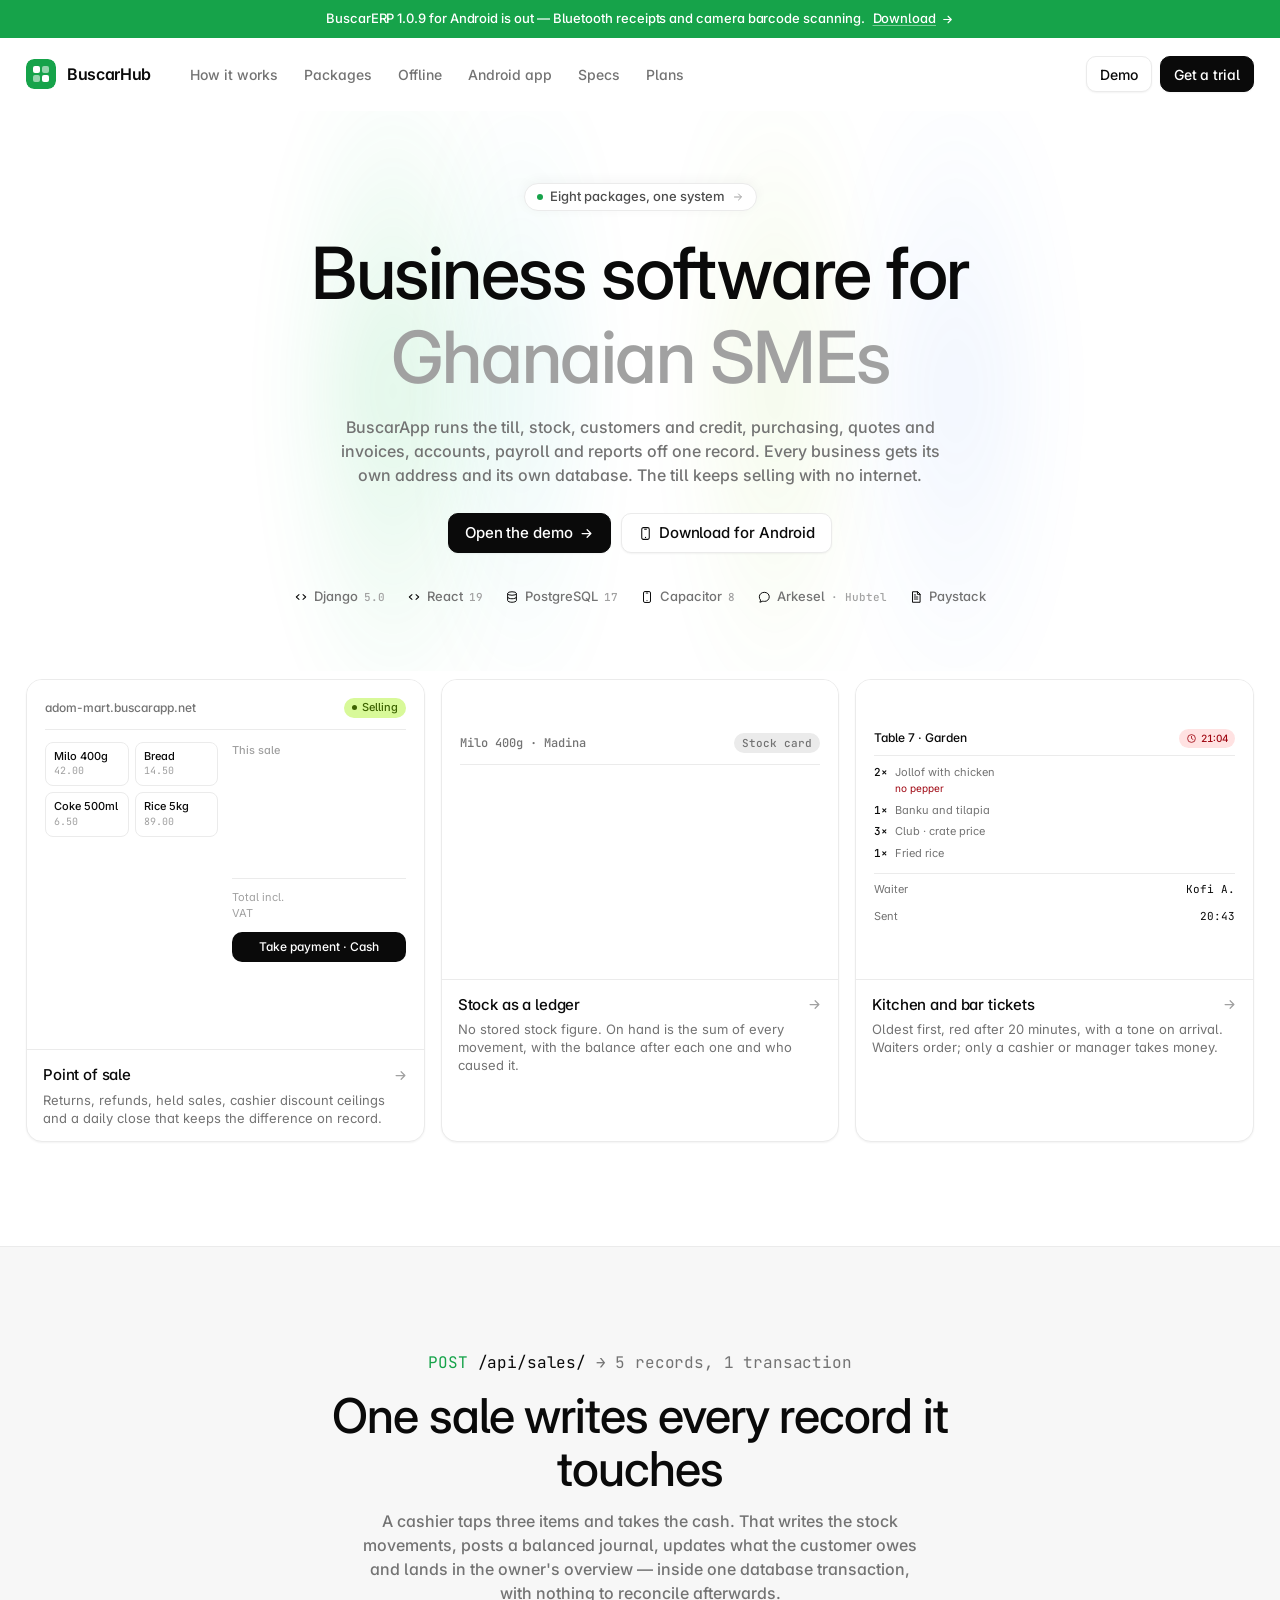
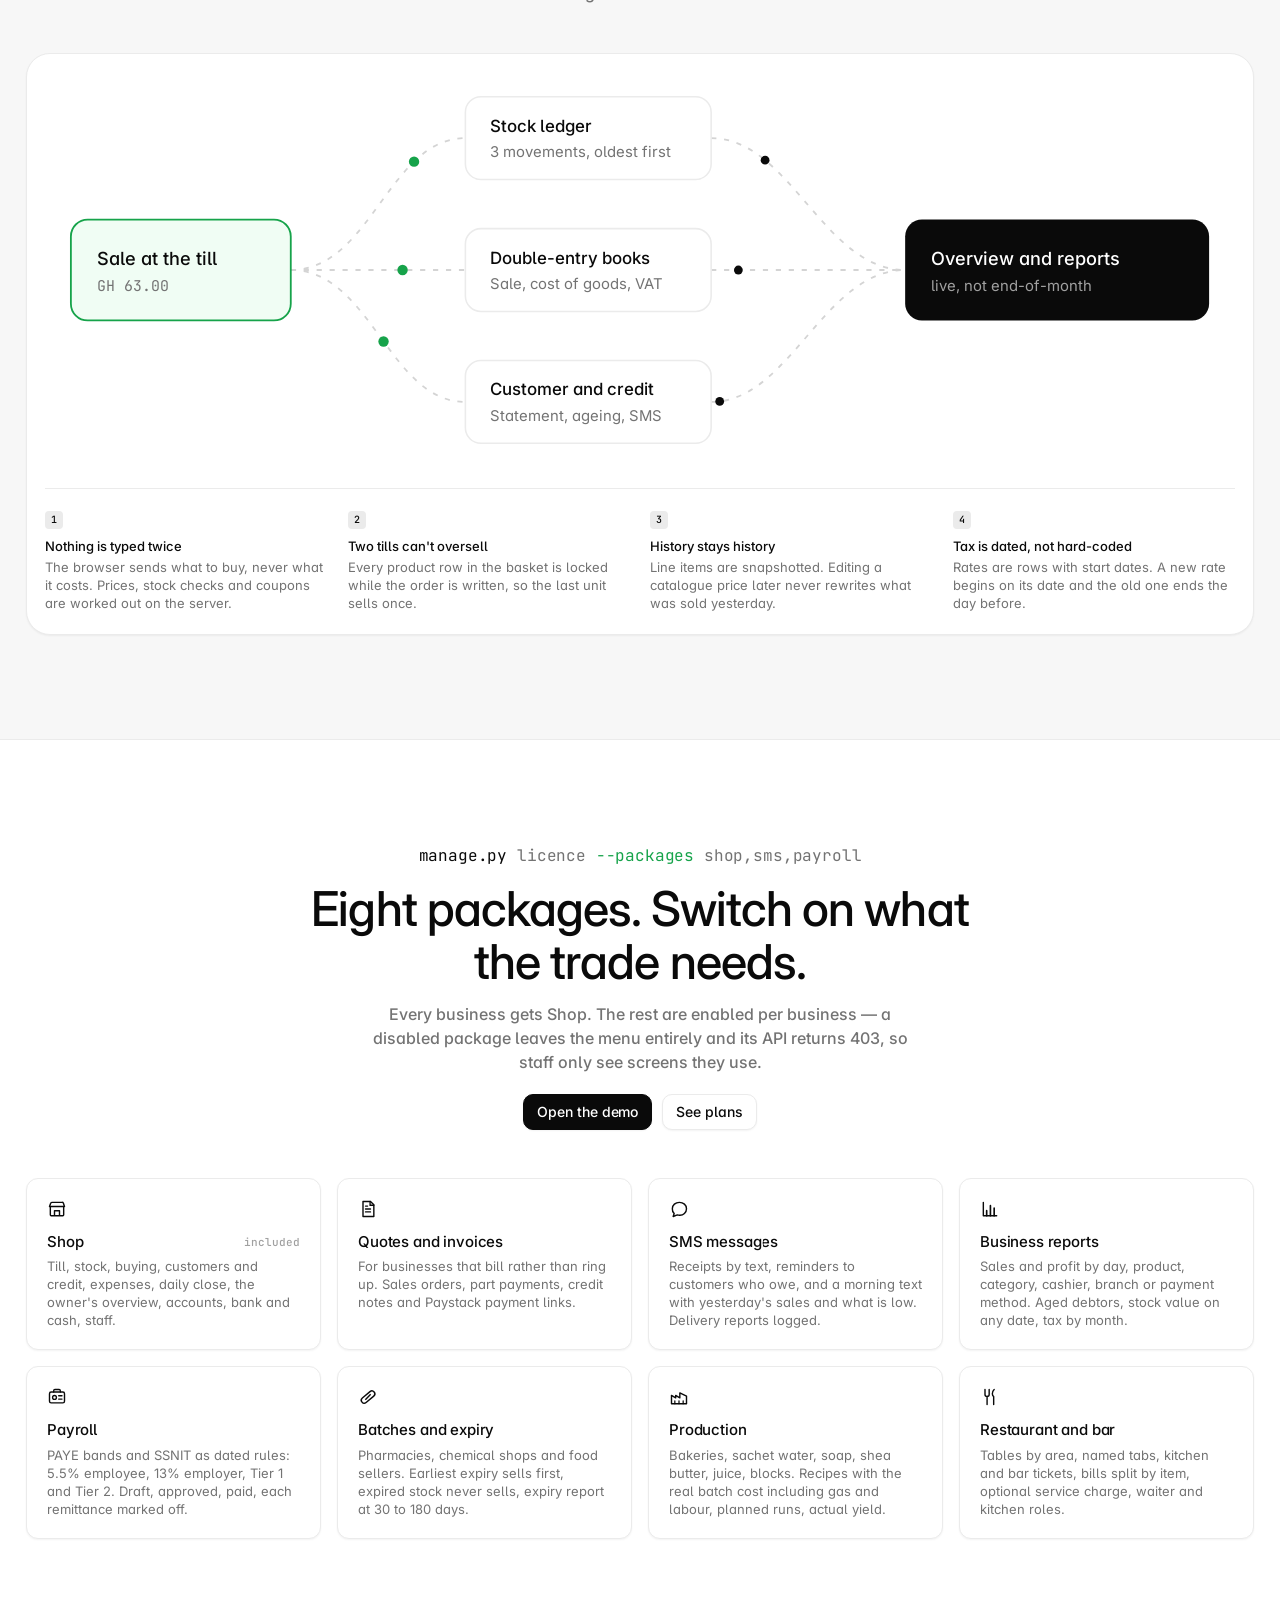
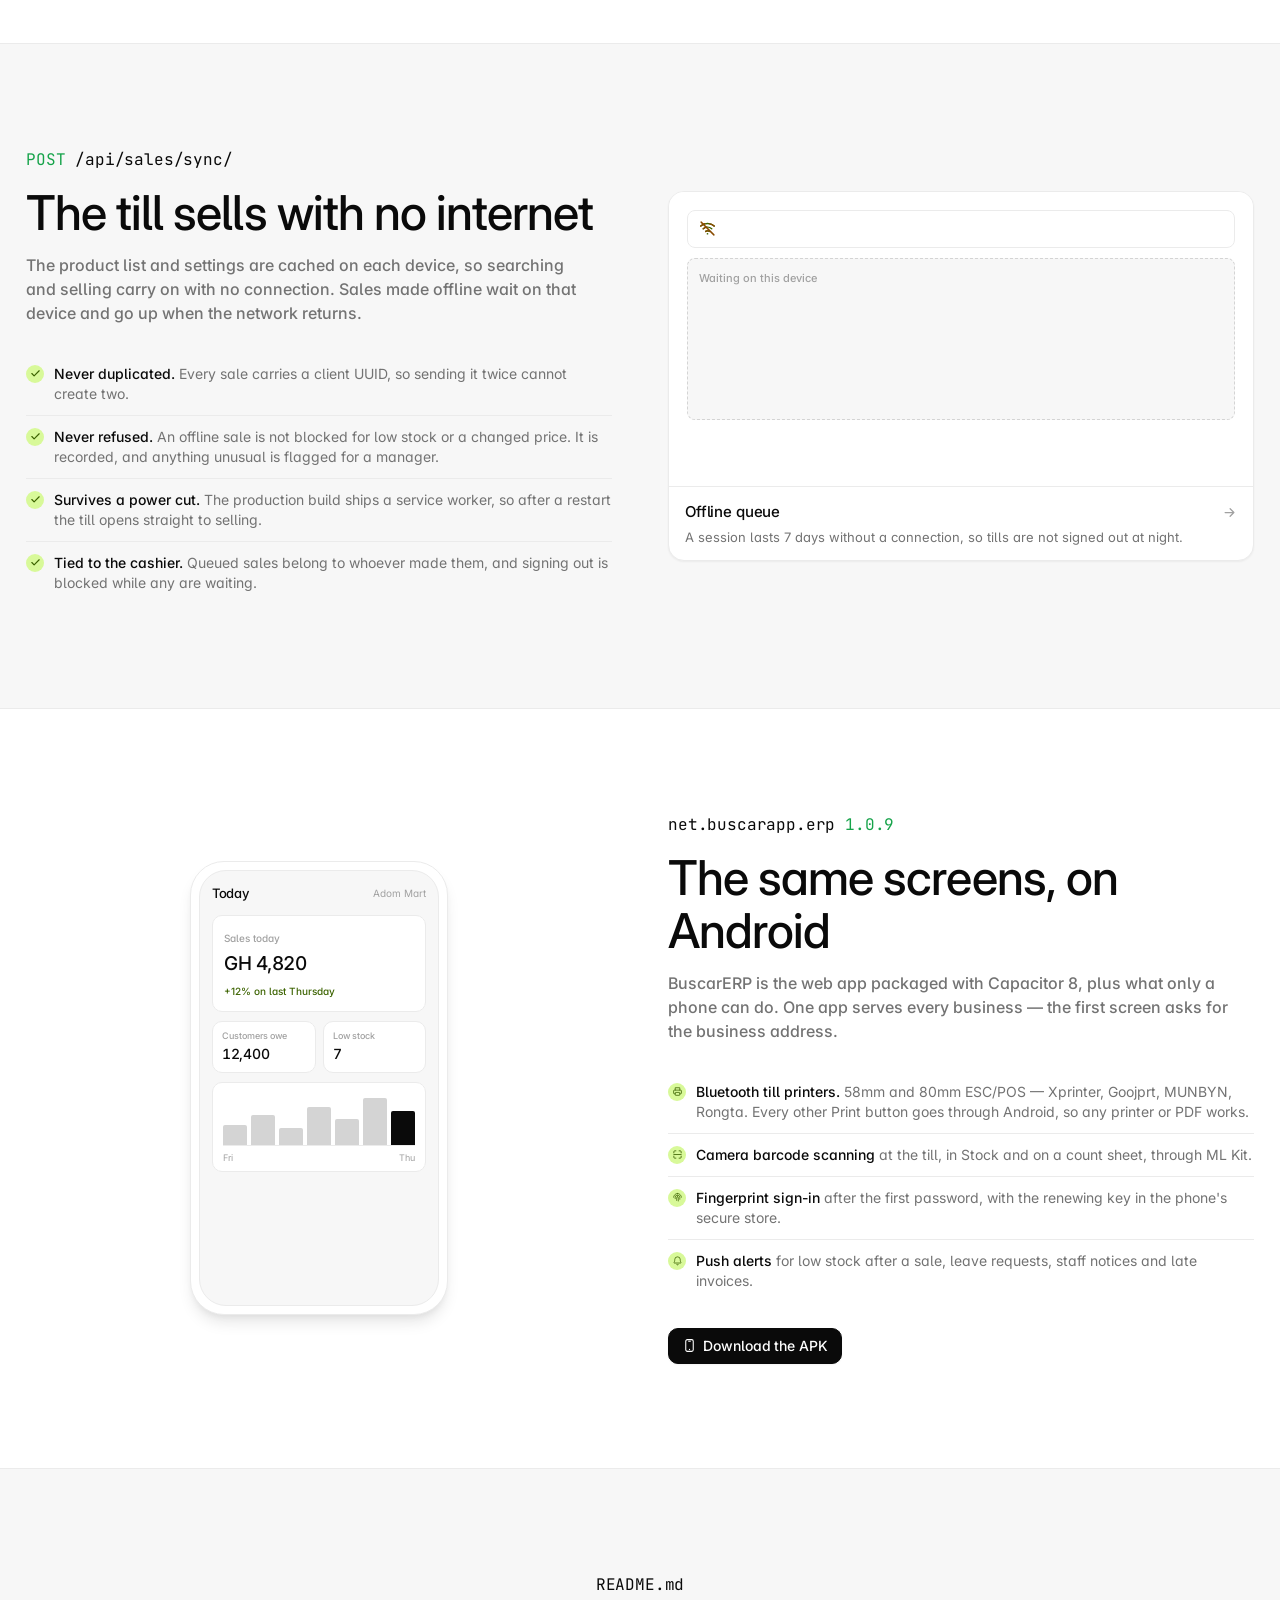
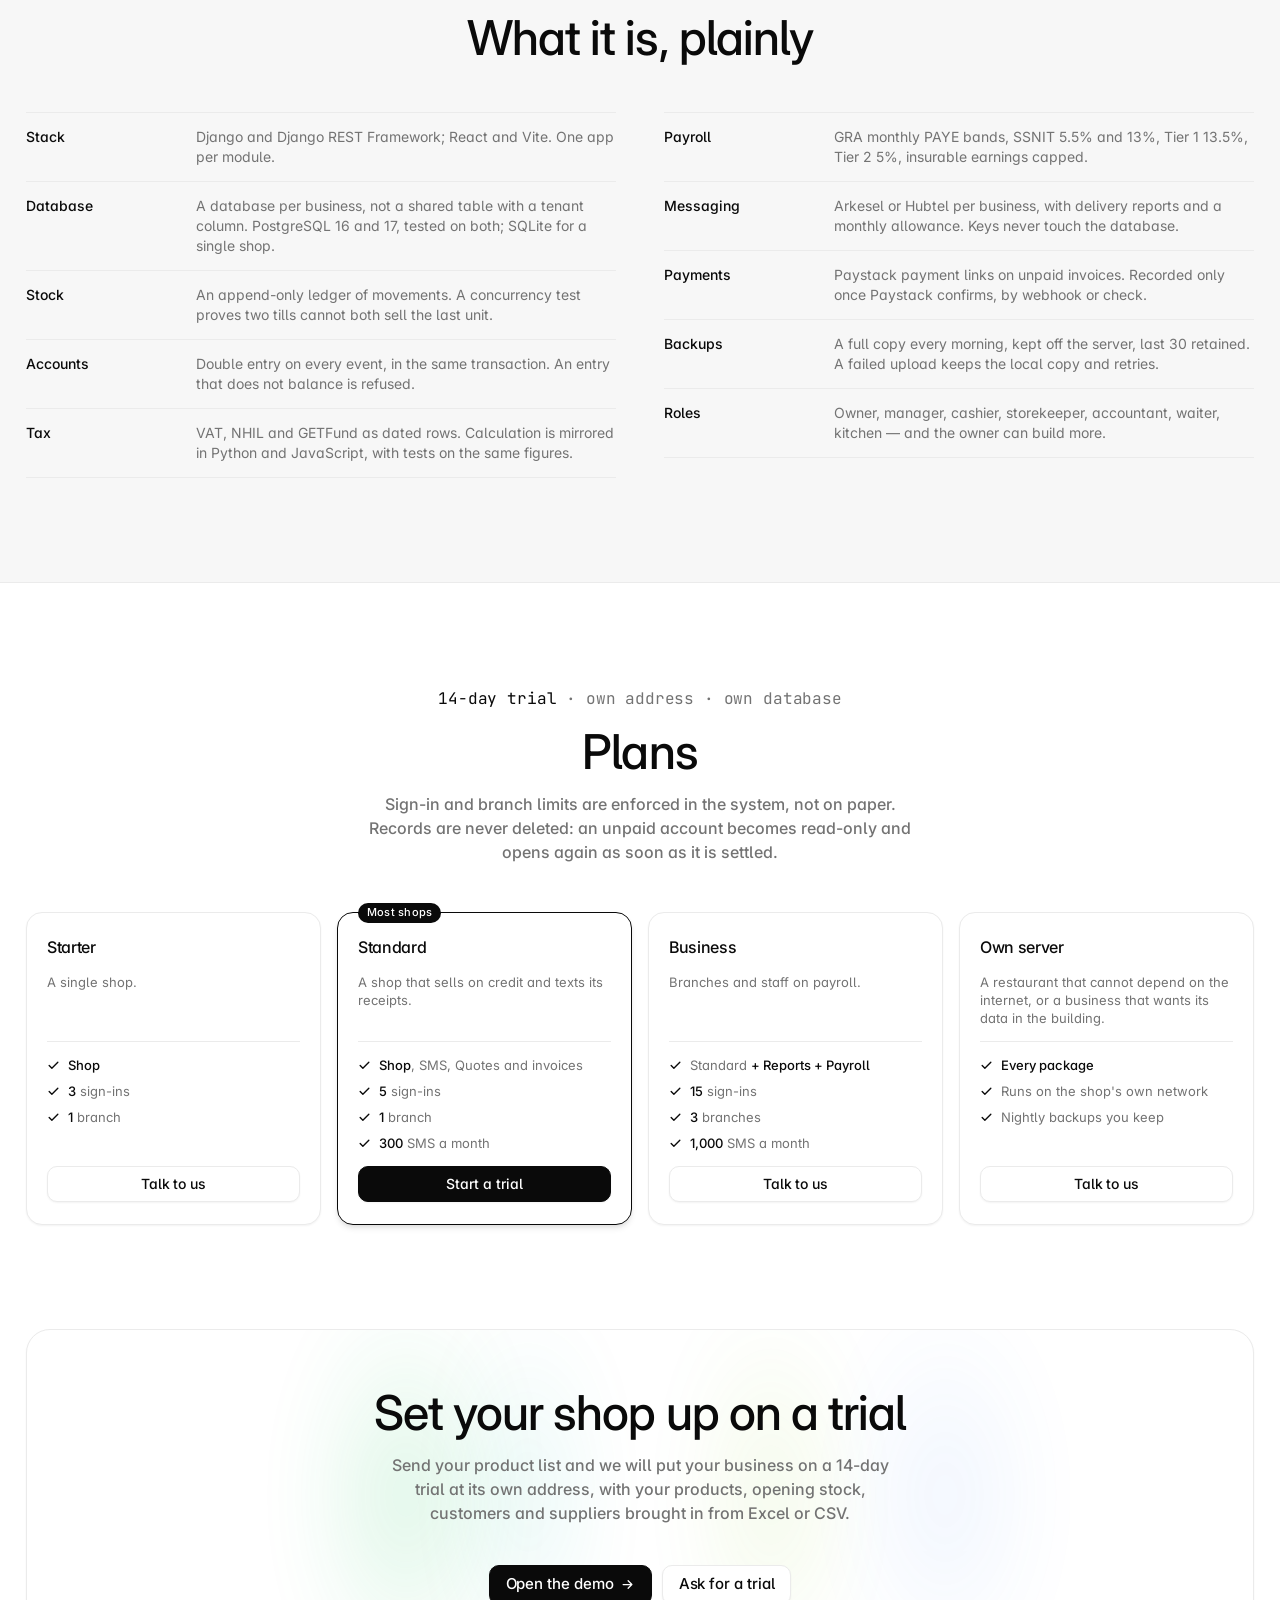
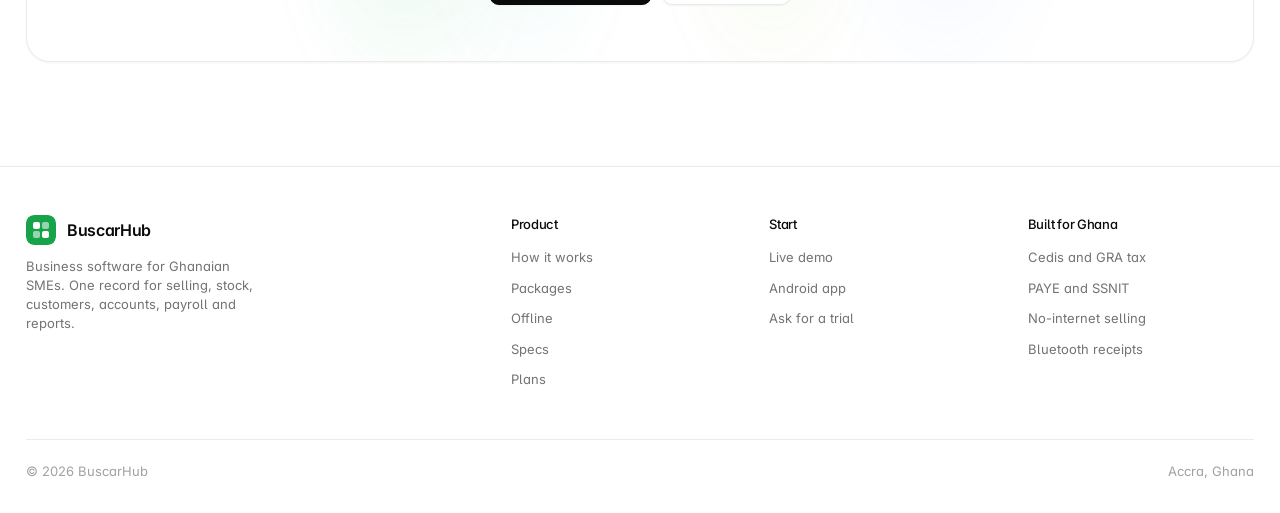
==== index.html @ 0547ff9d "BuscarApp marketing site Static landing page for the BuscarApp ERP. No build step, no framework, no " ====
<!doctype html>
<html lang="en">
<head>
<meta charset="utf-8">
<meta name="viewport" content="width=device-width,initial-scale=1">
<title>BuscarHub — business software for Ghanaian SMEs</title>
<meta name="description" content="BuscarApp runs the till, stock, customers and credit, purchasing, accounts, payroll and reports from one record. Own database per business. The till keeps selling with no internet.">
<meta name="theme-color" content="#ffffff">
<link rel="canonical" href="https://buscarhub.net/">
<meta property="og:type" content="website">
<meta property="og:title" content="BuscarHub — business software for Ghanaian SMEs">
<meta property="og:description" content="Eight packages covering the till, stock, customers, accounts and payroll. Own database per business. Keeps selling with no internet.">
<meta property="og:url" content="https://buscarhub.net/">
<meta name="twitter:card" content="summary_large_image">
<link rel="icon" href="assets/favicon.svg" type="image/svg+xml">
<link rel="preconnect" href="https://fonts.googleapis.com">
<link rel="preconnect" href="https://fonts.gstatic.com" crossorigin>
<link href="https://fonts.googleapis.com/css2?family=Inter:wght@400;500;600&family=JetBrains+Mono:wght@400;500&display=swap" rel="stylesheet">
<link rel="stylesheet" href="assets/tokens.css">
<link rel="stylesheet" href="assets/styles.css">
<link rel="stylesheet" href="assets/motion.css">
</head>
<body>

<!-- icons -->
<svg width="0" height="0" style="position:absolute" aria-hidden="true" focusable="false"><defs>
<symbol id="i-check" viewBox="0 0 24 24"><path d="M20 6 9 17l-5-5" fill="none" stroke="currentColor" stroke-width="2.5" stroke-linecap="round" stroke-linejoin="round"/></symbol>
<symbol id="i-arw" viewBox="0 0 24 24"><path d="M5 12h13m-5-6 6 6-6 6" fill="none" stroke="currentColor" stroke-width="2" stroke-linecap="round" stroke-linejoin="round"/></symbol>
<symbol id="i-arw-sm" viewBox="0 0 24 24"><path d="M7 17 17 7m0 0H9m8 0v8" fill="none" stroke="currentColor" stroke-width="2" stroke-linecap="round" stroke-linejoin="round"/></symbol>
<symbol id="i-shop" viewBox="0 0 24 24"><path d="M3 9h18l-1.4-4.2A1.5 1.5 0 0 0 18.2 4H5.8a1.5 1.5 0 0 0-1.4 1.1L3 9Zm1 0v10a1 1 0 0 0 1 1h14a1 1 0 0 0 1-1V9M9 20v-6h6v6" fill="none" stroke="currentColor" stroke-width="1.7" stroke-linecap="round" stroke-linejoin="round"/></symbol>
<symbol id="i-box" viewBox="0 0 24 24"><path d="m12 3 8.5 4.6v8.8L12 21l-8.5-4.6V7.6L12 3Z" fill="none" stroke="currentColor" stroke-width="1.7" stroke-linejoin="round"/><path d="M3.5 7.6 12 12m0 0 8.5-4.4M12 12v9" fill="none" stroke="currentColor" stroke-width="1.7" stroke-linejoin="round"/></symbol>
<symbol id="i-book" viewBox="0 0 24 24"><path d="M4 5.5A2.5 2.5 0 0 1 6.5 3H19v15H6.5A2.5 2.5 0 0 0 4 20.5v-15Z" fill="none" stroke="currentColor" stroke-width="1.7" stroke-linejoin="round"/><path d="M4 20.5A2.5 2.5 0 0 1 6.5 18H19v3H6.5A2.5 2.5 0 0 1 4 20.5ZM8.5 7.5h6M8.5 11h4" fill="none" stroke="currentColor" stroke-width="1.7" stroke-linecap="round"/></symbol>
<symbol id="i-users" viewBox="0 0 24 24"><circle cx="9" cy="8" r="3.3" fill="none" stroke="currentColor" stroke-width="1.7"/><path d="M2.8 20a6.2 6.2 0 0 1 12.4 0M16.5 5.2a3.4 3.4 0 0 1 0 6.6M18 20a6.3 6.3 0 0 0-2-4.6" fill="none" stroke="currentColor" stroke-width="1.7" stroke-linecap="round"/></symbol>
<symbol id="i-chart" viewBox="0 0 24 24"><path d="M4 20V4M4 20h16" fill="none" stroke="currentColor" stroke-width="1.7" stroke-linecap="round"/><path d="M8 20v-6M12.5 20V8M17 20v-9" fill="none" stroke="currentColor" stroke-width="2" stroke-linecap="round"/></symbol>
<symbol id="i-msg" viewBox="0 0 24 24"><path d="M21 11.6a7.9 7.9 0 0 1-8.4 7.9 9 9 0 0 1-2.6-.4L5 21l1.2-3.6A7.6 7.6 0 0 1 4 11.6C4 7.2 7.8 4 12.5 4S21 7.2 21 11.6Z" fill="none" stroke="currentColor" stroke-width="1.7" stroke-linejoin="round"/></symbol>
<symbol id="i-invoice" viewBox="0 0 24 24"><path d="M6 3h9l4 4v14H6V3Z" fill="none" stroke="currentColor" stroke-width="1.7" stroke-linejoin="round"/><path d="M14.5 3v4.5H19M9 12h6M9 15.5h6M9 8.5h2.5" fill="none" stroke="currentColor" stroke-width="1.6" stroke-linecap="round"/></symbol>
<symbol id="i-payroll" viewBox="0 0 24 24"><rect x="3" y="6" width="18" height="13" rx="2" fill="none" stroke="currentColor" stroke-width="1.7"/><circle cx="9" cy="12.5" r="2.3" fill="none" stroke="currentColor" stroke-width="1.6"/><path d="M14 10.5h4M14 14.5h4M8 6V4.5A1.5 1.5 0 0 1 9.5 3h5A1.5 1.5 0 0 1 16 4.5V6" fill="none" stroke="currentColor" stroke-width="1.6" stroke-linecap="round"/></symbol>
<symbol id="i-pill" viewBox="0 0 24 24"><rect x="2.5" y="8.6" width="19" height="7" rx="3.5" transform="rotate(-40 12 12)" fill="none" stroke="currentColor" stroke-width="1.7"/><path d="M8.8 15.2 15.2 8.8" stroke="currentColor" stroke-width="1.7"/></symbol>
<symbol id="i-factory" viewBox="0 0 24 24"><path d="M3 20V10l5 3V10l5 3V7l8 4v9H3Z" fill="none" stroke="currentColor" stroke-width="1.7" stroke-linejoin="round"/><path d="M7 20v-3.5M12 20v-3.5M17 20v-3.5" fill="none" stroke="currentColor" stroke-width="1.5" stroke-linecap="round"/></symbol>
<symbol id="i-fork" viewBox="0 0 24 24"><path d="M6 3v6a2.5 2.5 0 0 0 5 0V3M8.5 11v10M17 3c-1.6 1.4-2.2 3-2.2 5.2 0 1.6.6 2.6 1.6 3.3V21" fill="none" stroke="currentColor" stroke-width="1.7" stroke-linecap="round" stroke-linejoin="round"/></symbol>
<symbol id="i-wifi" viewBox="0 0 24 24"><path d="M2.5 8.6a14 14 0 0 1 19 0M6 12.4a9 9 0 0 1 12 0M9.4 16.1a4.2 4.2 0 0 1 5.2 0" fill="none" stroke="currentColor" stroke-width="2" stroke-linecap="round"/><circle cx="12" cy="19.4" r="1.2" fill="currentColor"/></symbol>
<symbol id="i-wifi-off" viewBox="0 0 24 24"><path d="M6 12.4a9 9 0 0 1 5-2.3M9.4 16.1a4.2 4.2 0 0 1 3.6-.6M2.5 8.6A14 14 0 0 1 8 5.3M15 5.5a14 14 0 0 1 6.5 3.1" fill="none" stroke="currentColor" stroke-width="2" stroke-linecap="round"/><path d="M3 3l18 18" stroke="currentColor" stroke-width="2" stroke-linecap="round"/></symbol>
<symbol id="i-clock" viewBox="0 0 24 24"><circle cx="12" cy="12" r="8.5" fill="none" stroke="currentColor" stroke-width="1.8"/><path d="M12 7.4V12l3.2 2" fill="none" stroke="currentColor" stroke-width="1.8" stroke-linecap="round"/></symbol>
<symbol id="i-cloud" viewBox="0 0 24 24"><path d="M7 18a4 4 0 0 1-.4-8A5.5 5.5 0 0 1 17.3 9 3.7 3.7 0 0 1 17 18" fill="none" stroke="currentColor" stroke-width="1.7" stroke-linecap="round" stroke-linejoin="round"/><path d="M12 21v-8m-2.6 2.6L12 13l2.6 2.6" fill="none" stroke="currentColor" stroke-width="1.7" stroke-linecap="round" stroke-linejoin="round"/></symbol>
<symbol id="i-branch" viewBox="0 0 24 24"><circle cx="6.5" cy="5.5" r="2.3" fill="none" stroke="currentColor" stroke-width="1.7"/><circle cx="6.5" cy="18.5" r="2.3" fill="none" stroke="currentColor" stroke-width="1.7"/><circle cx="17.5" cy="12" r="2.3" fill="none" stroke="currentColor" stroke-width="1.7"/><path d="M6.5 7.9v8.2M8.9 6.6c4 .5 6.2 2 6.4 5M8.9 17.4c4-.5 6.2-2 6.4-5" fill="none" stroke="currentColor" stroke-width="1.6" stroke-linecap="round"/></symbol>
<symbol id="i-upload" viewBox="0 0 24 24"><path d="M4 15v3.5A1.5 1.5 0 0 0 5.5 20h13a1.5 1.5 0 0 0 1.5-1.5V15" fill="none" stroke="currentColor" stroke-width="1.7" stroke-linecap="round"/><path d="M12 16V4m-4 4 4-4 4 4" fill="none" stroke="currentColor" stroke-width="1.7" stroke-linecap="round" stroke-linejoin="round"/></symbol>
<symbol id="i-shield" viewBox="0 0 24 24"><path d="M12 3l7.5 2.6v6.2c0 4.3-3 7.6-7.5 9.2-4.5-1.6-7.5-4.9-7.5-9.2V5.6L12 3Z" fill="none" stroke="currentColor" stroke-width="1.7" stroke-linejoin="round"/><path d="m8.8 12 2.3 2.3 4.1-4.3" fill="none" stroke="currentColor" stroke-width="1.8" stroke-linecap="round" stroke-linejoin="round"/></symbol>
<symbol id="i-print" viewBox="0 0 24 24"><path d="M7 9V3.8h10V9M7 17H5a1.5 1.5 0 0 1-1.5-1.5v-5A1.5 1.5 0 0 1 5 9h14a1.5 1.5 0 0 1 1.5 1.5v5A1.5 1.5 0 0 1 19 17h-2" fill="none" stroke="currentColor" stroke-width="1.7" stroke-linecap="round" stroke-linejoin="round"/><rect x="7" y="14" width="10" height="6.3" rx="1" fill="none" stroke="currentColor" stroke-width="1.7"/></symbol>
<symbol id="i-scan" viewBox="0 0 24 24"><path d="M4 8.5V6a2 2 0 0 1 2-2h2.5M15.5 4H18a2 2 0 0 1 2 2v2.5M20 15.5V18a2 2 0 0 1-2 2h-2.5M8.5 20H6a2 2 0 0 1-2-2v-2.5" fill="none" stroke="currentColor" stroke-width="1.8" stroke-linecap="round"/><path d="M4 12h16" stroke="currentColor" stroke-width="1.8" stroke-linecap="round"/></symbol>
<symbol id="i-finger" viewBox="0 0 24 24"><path d="M12 3a8.5 8.5 0 0 0-8.5 8.5M12 3a8.5 8.5 0 0 1 8.5 8.5M12 6.6a5 5 0 0 0-5 5v2.9M12 6.6a5 5 0 0 1 5 5v4.4M12 10.2a1.8 1.8 0 0 0-1.8 1.8v6.5M12 10.2a1.8 1.8 0 0 1 1.8 1.8v7.6" fill="none" stroke="currentColor" stroke-width="1.6" stroke-linecap="round"/></symbol>
<symbol id="i-bell" viewBox="0 0 24 24"><path d="M6 10a6 6 0 0 1 12 0c0 3.4.8 5.2 1.6 6.2.4.5 0 1.3-.7 1.3H5.1c-.7 0-1.1-.8-.7-1.3C5.2 15.2 6 13.4 6 10Z" fill="none" stroke="currentColor" stroke-width="1.7" stroke-linejoin="round"/><path d="M10 20.3a2.2 2.2 0 0 0 4 0" fill="none" stroke="currentColor" stroke-width="1.7" stroke-linecap="round"/></symbol>
<symbol id="i-phone" viewBox="0 0 24 24"><rect x="6" y="2.6" width="12" height="18.8" rx="2.5" fill="none" stroke="currentColor" stroke-width="1.7"/><path d="M10.6 5.2h2.8" stroke="currentColor" stroke-width="1.6" stroke-linecap="round"/><circle cx="12" cy="18.2" r="1" fill="currentColor"/></symbol>
<symbol id="i-code" viewBox="0 0 24 24"><path d="m8.5 8-4.5 4 4.5 4M15.5 8l4.5 4-4.5 4" fill="none" stroke="currentColor" stroke-width="1.8" stroke-linecap="round" stroke-linejoin="round"/></symbol>
<symbol id="i-db" viewBox="0 0 24 24"><ellipse cx="12" cy="6" rx="7.5" ry="3" fill="none" stroke="currentColor" stroke-width="1.7"/><path d="M4.5 6v12c0 1.7 3.4 3 7.5 3s7.5-1.3 7.5-3V6M4.5 12c0 1.7 3.4 3 7.5 3s7.5-1.3 7.5-3" fill="none" stroke="currentColor" stroke-width="1.7"/></symbol>
</defs></svg>

<!-- ============ announcement ============ -->
<div class="banner">
  <span>BuscarERP 1.0.9 for Android is out — Bluetooth receipts and camera barcode scanning.</span>
  <a href="https://console.buscarapp.net/download/BuscarERP.apk">Download<svg class="arw" width="13" height="13" aria-hidden="true"><use href="#i-arw"/></svg></a>
</div>

<!-- ============ header ============ -->
<header class="hdr" id="hdr">
  <div class="wrap hdr__in">
    <a class="brand" href="#top">
      <svg class="brand__mark" viewBox="0 0 30 30" aria-hidden="true">
        <rect width="30" height="30" rx="8" fill="#16a34a"/>
        <rect x="7" y="7" width="7" height="7" rx="2" fill="#ffffff"/>
        <rect x="16" y="7" width="7" height="7" rx="2" fill="#ffffff" opacity=".55"/>
        <rect x="7" y="16" width="7" height="7" rx="2" fill="#ffffff" opacity=".55"/>
        <rect x="16" y="16" width="7" height="7" rx="2" fill="#ffffff"/>
      </svg>
      <span class="brand__name">BuscarHub</span>
    </a>
    <nav class="nav" id="nav" aria-label="Sections">
      <a href="#how">How it works</a>
      <a href="#packages">Packages</a>
      <a href="#offline">Offline</a>
      <a href="#app">Android app</a>
      <a href="#specs">Specs</a>
      <a href="#plans">Plans</a>
    </nav>
    <div class="hdr__end">
      <a class="btn btn--hide" href="https://demo.buscarapp.net" target="_blank" rel="noopener">Demo</a>
      <a class="btn btn--dark" href="#talk">Get a trial</a>
      <button class="burger" id="burger" aria-expanded="false" aria-controls="nav" aria-label="Menu"><i></i><i></i><i></i></button>
    </div>
  </div>
</header>

<main id="top">

<!-- ============ hero ============ -->
<section class="hero">
  <div class="prism" aria-hidden="true"><i></i><i></i><i></i><i></i></div>
  <div class="wrap hero__in">
    <a class="pill rv" href="#packages"><span class="pill__dot"></span>Eight packages, one system<svg class="arw" width="12" height="12" aria-hidden="true"><use href="#i-arw"/></svg></a>
    <h1 class="t-hero rv rv-d1">Business software for <span class="t-dim">Ghanaian SMEs</span></h1>
    <p class="t-lead rv rv-d2">
      BuscarApp runs the till, stock, customers and credit, purchasing, quotes and invoices,
      accounts, payroll and reports off one record. Every business gets its own address and its
      own database. The till keeps selling with no internet.
    </p>
    <div class="hero__cta rv rv-d3">
      <a class="btn btn--dark btn--lg" href="https://demo.buscarapp.net" target="_blank" rel="noopener">
        Open the demo <svg class="arw" width="15" height="15" aria-hidden="true"><use href="#i-arw"/></svg>
      </a>
      <a class="btn btn--lg" href="https://console.buscarapp.net/download/BuscarERP.apk">
        <svg width="15" height="15" aria-hidden="true"><use href="#i-phone"/></svg> Download for Android
      </a>
    </div>
    <div class="hero__chips rv rv-d4">
      <span class="chip"><svg width="14" height="14" aria-hidden="true"><use href="#i-code"/></svg> Django <em>5.0</em></span>
      <span class="chip"><svg width="14" height="14" aria-hidden="true"><use href="#i-code"/></svg> React <em>19</em></span>
      <span class="chip"><svg width="14" height="14" aria-hidden="true"><use href="#i-db"/></svg> PostgreSQL <em>17</em></span>
      <span class="chip"><svg width="14" height="14" aria-hidden="true"><use href="#i-phone"/></svg> Capacitor <em>8</em></span>
      <span class="chip"><svg width="14" height="14" aria-hidden="true"><use href="#i-msg"/></svg> Arkesel <em>· Hubtel</em></span>
      <span class="chip"><svg width="14" height="14" aria-hidden="true"><use href="#i-invoice"/></svg> Paystack</span>
    </div>
  </div>
</section>

<!-- ============ widget gallery ============ -->
<section class="sec" style="padding-top:8px">
  <div class="wrap">
    <div class="grid-3">

      <!-- till -->
      <article class="card rv">
        <div class="card__vis" style="min-height:300px">
          <div class="till" role="img" aria-label="The till: three items are tapped, the total steps from 0 to GH 63.00, payment is taken, and the sale writes a stock movement, a journal entry and an SMS receipt.">
            <div class="till__top">
              <span class="who">adom-mart.buscarapp.net</span>
              <span class="tag"><i></i>Selling</span>
            </div>
            <div class="till__body">
              <div class="tiles">
                <div class="tile"><em>Milo 400g</em><i>42.00</i><span class="tap"></span></div>
                <div class="tile"><em>Bread</em><i>14.50</i><span class="tap"></span></div>
                <div class="tile"><em>Coke 500ml</em><i>6.50</i><span class="tap"></span></div>
                <div class="tile"><em>Rice 5kg</em><i>89.00</i></div>
              </div>
              <div class="basket">
                <div class="hd">This sale</div>
                <div class="lines">
                  <div class="ln"><span class="q">1&times;</span><em>Milo 400g</em><span class="p">42.00</span></div>
                  <div class="ln"><span class="q">1&times;</span><em>Bread</em><span class="p">14.50</span></div>
                  <div class="ln"><span class="q">1&times;</span><em>Coke</em><span class="p">6.50</span></div>
                </div>
                <div class="sum">
                  <span class="lbl">Total incl. VAT</span>
                  <span class="amt"><b>0.00</b><b>42.00</b><b>56.50</b><b>63.00</b></span>
                </div>
                <div class="payb">Take payment &middot; Cash</div>
                <div class="wrote">
                  <div><svg width="12" height="12" aria-hidden="true"><use href="#i-check"/></svg> 3 stock movements</div>
                  <div><svg width="12" height="12" aria-hidden="true"><use href="#i-check"/></svg> Journal posted, balanced</div>
                  <div><svg width="12" height="12" aria-hidden="true"><use href="#i-check"/></svg> Receipt texted</div>
                </div>
              </div>
            </div>
          </div>
        </div>
        <div class="card__foot">
          <div class="row"><h3>Point of sale</h3><svg width="15" height="15" aria-hidden="true"><use href="#i-arw"/></svg></div>
          <p>Returns, refunds, held sales, cashier discount ceilings and a daily close that keeps the difference on record.</p>
        </div>
      </article>

      <!-- stock card -->
      <article class="card rv rv-d1">
        <div class="card__vis" style="min-height:300px">
          <div class="stockcard" role="img" aria-label="A stock card for Milo 400g: a delivery of 48, a sale of 2, a transfer of 12 out, a count short by 1, leaving 33 on hand.">
            <div class="till__top"><span class="who">Milo 400g &middot; Madina</span><span class="tag" style="background:var(--bg-tertiary);color:var(--text-secondary)">Stock card</span></div>
            <div class="r"><span>Delivery &middot; INV-8841</span><span class="d pos">+48</span><span class="bal">48</span></div>
            <div class="r"><span>Sale &middot; #1039</span><span class="d neg">&minus;2</span><span class="bal">46</span></div>
            <div class="r"><span>Transfer to Kasoa</span><span class="d neg">&minus;12</span><span class="bal">34</span></div>
            <div class="r"><span>Count &middot; shelf short</span><span class="d neg">&minus;1</span><span class="bal">33</span></div>
            <div class="r tot"><span>On hand</span><span class="d"></span><span class="bal">33</span></div>
          </div>
        </div>
        <div class="card__foot">
          <div class="row"><h3>Stock as a ledger</h3><svg width="15" height="15" aria-hidden="true"><use href="#i-arw"/></svg></div>
          <p>No stored stock figure. On hand is the sum of every movement, with the balance after each one and who caused it.</p>
        </div>
      </article>

      <!-- kitchen ticket -->
      <article class="card rv rv-d2">
        <div class="card__vis" style="min-height:300px">
          <div class="ticket">
            <div class="th"><b>Table 7 &middot; Garden</b><span class="clock"><svg width="11" height="11" aria-hidden="true"><use href="#i-clock"/></svg>21:04</span></div>
            <ul>
              <li><b>2&times;</b><span>Jollof with chicken<br><span class="note">no pepper</span></span></li>
              <li><b>1&times;</b><span>Banku and tilapia</span></li>
              <li><b>3&times;</b><span>Club &middot; crate price</span></li>
              <li><b>1&times;</b><span>Fried rice</span></li>
            </ul>
            <div class="payslip" style="margin-top:12px">
              <div class="pr sub"><span>Waiter</span><span>Kofi A.</span></div>
              <div class="pr"><span>Sent</span><span>20:43</span></div>
            </div>
          </div>
        </div>
        <div class="card__foot">
          <div class="row"><h3>Kitchen and bar tickets</h3><svg width="15" height="15" aria-hidden="true"><use href="#i-arw"/></svg></div>
          <p>Oldest first, red after 20 minutes, with a tone on arrival. Waiters order; only a cashier or manager takes money.</p>
        </div>
      </article>

    </div>
  </div>
</section>

<!-- ============ how it works ============ -->
<section class="sec sec--alt" id="how">
  <div class="wrap">
    <div class="sec__head">
      <p class="mono rv"><b>POST</b> <i>/api/sales/</i> &rarr; 5 records, 1 transaction</p>
      <h2 class="t-sec rv rv-d1">One sale writes every record it touches</h2>
      <p class="t-lead rv rv-d2">
        A cashier taps three items and takes the cash. That writes the stock movements, posts a
        balanced journal, updates what the customer owes and lands in the owner's overview —
        inside one database transaction, with nothing to reconcile afterwards.
      </p>
    </div>

    <div class="card card--lg flow rv rv-d3">
      <svg class="flow__svg flow__svg--tall" viewBox="0 0 340 500" role="img"
           aria-label="A sale at the till feeds the stock ledger, the double-entry books, and customers and credit, which roll up into the overview and reports.">
        <defs>
          <path id="t1" d="M170,66 C120,66 32,80 32,152 L60,152"/>
          <path id="t2" d="M170,66 C120,66 32,80 32,240 L60,240"/>
          <path id="t3" d="M170,66 C120,66 32,80 32,328 L60,328"/>
          <path id="t4" d="M290,152 C312,152 312,160 312,170 L312,380 C312,405 290,420 260,420 L170,420"/>
          <path id="t5" d="M290,240 C312,240 312,250 312,260 L312,380 C312,405 290,420 260,420 L170,420"/>
          <path id="t6" d="M290,328 C312,328 312,338 312,348 L312,380 C312,405 290,420 260,420 L170,420"/>
        </defs>
        <g fill="none" stroke="#d4d4d4" stroke-width="1.4">
          <use href="#t1" class="fpath"/><use href="#t2" class="fpath"/><use href="#t3" class="fpath"/>
          <use href="#t4" class="fpath"/><use href="#t5" class="fpath"/><use href="#t6" class="fpath"/>
        </g>
        <g>
          <rect x="20" y="8" width="300" height="58" rx="12" fill="#f0fdf4" stroke="#16a34a" stroke-width="1.4"/>
          <text x="38" y="33" fill="#0a0a0a" font-family="Inter,sans-serif" font-size="13.5" font-weight="500">Sale at the till</text>
          <text x="38" y="51" fill="#737373" font-family="JetBrains Mono,monospace" font-size="11">GH 63.00 &middot; 3 items</text>
        </g>
        <g>
          <rect x="60" y="124" width="230" height="56" rx="11" fill="#fff" stroke="#ebebeb" stroke-width="1.2"/>
          <text x="76" y="147" fill="#0a0a0a" font-family="Inter,sans-serif" font-size="12.5" font-weight="500">Stock ledger</text>
          <text x="76" y="165" fill="#737373" font-family="Inter,sans-serif" font-size="11">3 movements, oldest batch first</text>
        </g>
        <g>
          <rect x="60" y="212" width="230" height="56" rx="11" fill="#fff" stroke="#ebebeb" stroke-width="1.2"/>
          <text x="76" y="235" fill="#0a0a0a" font-family="Inter,sans-serif" font-size="12.5" font-weight="500">Double-entry books</text>
          <text x="76" y="253" fill="#737373" font-family="Inter,sans-serif" font-size="11">Sale, cost of goods, VAT</text>
        </g>
        <g>
          <rect x="60" y="300" width="230" height="56" rx="11" fill="#fff" stroke="#ebebeb" stroke-width="1.2"/>
          <text x="76" y="323" fill="#0a0a0a" font-family="Inter,sans-serif" font-size="12.5" font-weight="500">Customer and credit</text>
          <text x="76" y="341" fill="#737373" font-family="Inter,sans-serif" font-size="11">Statement, ageing, SMS</text>
        </g>
        <g>
          <rect x="20" y="420" width="300" height="58" rx="12" fill="#0a0a0a"/>
          <text x="38" y="445" fill="#ffffff" font-family="Inter,sans-serif" font-size="13.5" font-weight="500">Overview and reports</text>
          <text x="38" y="463" fill="#a1a1a1" font-family="Inter,sans-serif" font-size="11">live, not end-of-month</text>
        </g>
        <g>
          <circle r="3.6" fill="#16a34a"><animateMotion dur="2.1s" repeatCount="indefinite" begin="0s"><mpath href="#t1"/></animateMotion></circle>
          <circle r="3.6" fill="#16a34a"><animateMotion dur="2.1s" repeatCount="indefinite" begin="0.25s"><mpath href="#t2"/></animateMotion></circle>
          <circle r="3.6" fill="#16a34a"><animateMotion dur="2.1s" repeatCount="indefinite" begin="0.5s"><mpath href="#t3"/></animateMotion></circle>
          <circle r="3" fill="#0a0a0a"><animateMotion dur="2.1s" repeatCount="indefinite" begin="1.05s"><mpath href="#t4"/></animateMotion></circle>
          <circle r="3" fill="#0a0a0a"><animateMotion dur="2.1s" repeatCount="indefinite" begin="1.3s"><mpath href="#t5"/></animateMotion></circle>
          <circle r="3" fill="#0a0a0a"><animateMotion dur="2.1s" repeatCount="indefinite" begin="1.55s"><mpath href="#t6"/></animateMotion></circle>
        </g>
      </svg>

      <svg class="flow__svg flow__svg--wide" viewBox="0 0 920 300" role="img"
           aria-label="A sale at the till feeds the stock ledger, the double-entry books, and customers and credit, which roll up into the overview and reports.">
        <defs>
          <path id="p1" d="M190,150 C252,150 266,48 325,48"/>
          <path id="p2" d="M190,150 L325,150"/>
          <path id="p3" d="M190,150 C252,150 266,252 325,252"/>
          <path id="p4" d="M515,48 C576,48 602,150 665,150"/>
          <path id="p5" d="M515,150 L665,150"/>
          <path id="p6" d="M515,252 C576,252 602,150 665,150"/>
        </defs>
        <g fill="none" stroke="#d4d4d4" stroke-width="1.4">
          <use href="#p1" class="fpath"/><use href="#p2" class="fpath"/><use href="#p3" class="fpath"/>
          <use href="#p4" class="fpath"/><use href="#p5" class="fpath"/><use href="#p6" class="fpath"/>
        </g>
        <g>
          <rect x="20" y="111" width="170" height="78" rx="13" fill="#f0fdf4" stroke="#16a34a" stroke-width="1.4"/>
          <text x="40" y="146" fill="#0a0a0a" font-family="Inter,sans-serif" font-size="14" font-weight="500">Sale at the till</text>
          <text x="40" y="166" fill="#737373" font-family="JetBrains Mono,monospace" font-size="11.5">GH 63.00</text>
        </g>
        <g>
          <rect x="325" y="16" width="190" height="64" rx="12" fill="#fff" stroke="#ebebeb" stroke-width="1.2"/>
          <text x="344" y="43" fill="#0a0a0a" font-family="Inter,sans-serif" font-size="13" font-weight="500">Stock ledger</text>
          <text x="344" y="63" fill="#737373" font-family="Inter,sans-serif" font-size="11.5">3 movements, oldest first</text>
        </g>
        <g>
          <rect x="325" y="118" width="190" height="64" rx="12" fill="#fff" stroke="#ebebeb" stroke-width="1.2"/>
          <text x="344" y="145" fill="#0a0a0a" font-family="Inter,sans-serif" font-size="13" font-weight="500">Double-entry books</text>
          <text x="344" y="165" fill="#737373" font-family="Inter,sans-serif" font-size="11.5">Sale, cost of goods, VAT</text>
        </g>
        <g>
          <rect x="325" y="220" width="190" height="64" rx="12" fill="#fff" stroke="#ebebeb" stroke-width="1.2"/>
          <text x="344" y="247" fill="#0a0a0a" font-family="Inter,sans-serif" font-size="13" font-weight="500">Customer and credit</text>
          <text x="344" y="267" fill="#737373" font-family="Inter,sans-serif" font-size="11.5">Statement, ageing, SMS</text>
        </g>
        <g>
          <rect x="665" y="111" width="235" height="78" rx="13" fill="#0a0a0a"/>
          <text x="685" y="146" fill="#ffffff" font-family="Inter,sans-serif" font-size="14" font-weight="500">Overview and reports</text>
          <text x="685" y="166" fill="#a1a1a1" font-family="Inter,sans-serif" font-size="11.5">live, not end-of-month</text>
        </g>
        <g>
          <circle r="4" fill="#16a34a"><animateMotion dur="1.9s" repeatCount="indefinite" begin="0s"><mpath href="#p1"/></animateMotion></circle>
          <circle r="4" fill="#16a34a"><animateMotion dur="1.9s" repeatCount="indefinite" begin="0.2s"><mpath href="#p2"/></animateMotion></circle>
          <circle r="4" fill="#16a34a"><animateMotion dur="1.9s" repeatCount="indefinite" begin="0.4s"><mpath href="#p3"/></animateMotion></circle>
          <circle r="3.4" fill="#0a0a0a"><animateMotion dur="1.9s" repeatCount="indefinite" begin="0.95s"><mpath href="#p4"/></animateMotion></circle>
          <circle r="3.4" fill="#0a0a0a"><animateMotion dur="1.9s" repeatCount="indefinite" begin="1.15s"><mpath href="#p5"/></animateMotion></circle>
          <circle r="3.4" fill="#0a0a0a"><animateMotion dur="1.9s" repeatCount="indefinite" begin="1.35s"><mpath href="#p6"/></animateMotion></circle>
        </g>
      </svg>

      <div class="flow__legend">
        <div><span class="n">1</span><b>Nothing is typed twice</b>The browser sends what to buy, never what it costs. Prices, stock checks and coupons are worked out on the server.</div>
        <div><span class="n">2</span><b>Two tills can't oversell</b>Every product row in the basket is locked while the order is written, so the last unit sells once.</div>
        <div><span class="n">3</span><b>History stays history</b>Line items are snapshotted. Editing a catalogue price later never rewrites what was sold yesterday.</div>
        <div><span class="n">4</span><b>Tax is dated, not hard-coded</b>Rates are rows with start dates. A new rate begins on its date and the old one ends the day before.</div>
      </div>
    </div>
  </div>
</section>

<!-- ============ packages ============ -->
<section class="sec" id="packages">
  <div class="wrap">
    <div class="sec__head">
      <p class="mono rv"><i>manage.py</i> licence <b>--packages</b> shop,sms,payroll</p>
      <h2 class="t-sec rv rv-d1">Eight packages. Switch on what the trade needs.</h2>
      <p class="t-lead rv rv-d2">
        Every business gets Shop. The rest are enabled per business — a disabled package leaves
        the menu entirely and its API returns 403, so staff only see screens they use.
      </p>
      <div class="sec__cta rv rv-d3">
        <a class="btn btn--dark" href="https://demo.buscarapp.net" target="_blank" rel="noopener">Open the demo</a>
        <a class="btn" href="#plans">See plans</a>
      </div>
    </div>

    <div class="grid-4">
      <article class="card card--sm rv"><div class="card__foot" style="padding:20px">
        <svg width="20" height="20" aria-hidden="true" style="margin-bottom:12px"><use href="#i-shop"/></svg>
        <div class="row"><h3>Shop</h3><span class="chip"><em>included</em></span></div>
        <p>Till, stock, buying, customers and credit, expenses, daily close, the owner's overview, accounts, bank and cash, staff.</p>
      </div></article>
      <article class="card card--sm rv rv-d1"><div class="card__foot" style="padding:20px">
        <svg width="20" height="20" aria-hidden="true" style="margin-bottom:12px"><use href="#i-invoice"/></svg>
        <h3>Quotes and invoices</h3>
        <p>For businesses that bill rather than ring up. Sales orders, part payments, credit notes and Paystack payment links.</p>
      </div></article>
      <article class="card card--sm rv rv-d2"><div class="card__foot" style="padding:20px">
        <svg width="20" height="20" aria-hidden="true" style="margin-bottom:12px"><use href="#i-msg"/></svg>
        <h3>SMS messages</h3>
        <p>Receipts by text, reminders to customers who owe, and a morning text with yesterday's sales and what is low. Delivery reports logged.</p>
      </div></article>
      <article class="card card--sm rv rv-d3"><div class="card__foot" style="padding:20px">
        <svg width="20" height="20" aria-hidden="true" style="margin-bottom:12px"><use href="#i-chart"/></svg>
        <h3>Business reports</h3>
        <p>Sales and profit by day, product, category, cashier, branch or payment method. Aged debtors, stock value on any date, tax by month.</p>
      </div></article>
      <article class="card card--sm rv rv-d4"><div class="card__foot" style="padding:20px">
        <svg width="20" height="20" aria-hidden="true" style="margin-bottom:12px"><use href="#i-payroll"/></svg>
        <h3>Payroll</h3>
        <p>PAYE bands and SSNIT as dated rules: 5.5% employee, 13% employer, Tier 1 and Tier 2. Draft, approved, paid, each remittance marked off.</p>
      </div></article>
      <article class="card card--sm rv rv-d5"><div class="card__foot" style="padding:20px">
        <svg width="20" height="20" aria-hidden="true" style="margin-bottom:12px"><use href="#i-pill"/></svg>
        <h3>Batches and expiry</h3>
        <p>Pharmacies, chemical shops and food sellers. Earliest expiry sells first, expired stock never sells, expiry report at 30 to 180 days.</p>
      </div></article>
      <article class="card card--sm rv rv-d6"><div class="card__foot" style="padding:20px">
        <svg width="20" height="20" aria-hidden="true" style="margin-bottom:12px"><use href="#i-factory"/></svg>
        <h3>Production</h3>
        <p>Bakeries, sachet water, soap, shea butter, juice, blocks. Recipes with the real batch cost including gas and labour, planned runs, actual yield.</p>
      </div></article>
      <article class="card card--sm rv rv-d7"><div class="card__foot" style="padding:20px">
        <svg width="20" height="20" aria-hidden="true" style="margin-bottom:12px"><use href="#i-fork"/></svg>
        <h3>Restaurant and bar</h3>
        <p>Tables by area, named tabs, kitchen and bar tickets, bills split by item, optional service charge, waiter and kitchen roles.</p>
      </div></article>
    </div>
  </div>
</section>

<!-- ============ offline ============ -->
<section class="sec sec--alt" id="offline">
  <div class="wrap split">
    <div>
      <div class="sec__head sec__head--left" style="margin-bottom:28px">
        <p class="mono rv"><b>POST</b> <i>/api/sales/sync/</i></p>
        <h2 class="t-sec rv rv-d1">The till sells with no internet</h2>
        <p class="t-lead rv rv-d2">
          The product list and settings are cached on each device, so searching and selling carry
          on with no connection. Sales made offline wait on that device and go up when the network
          returns.
        </p>
      </div>
      <ul class="checks rv rv-d3">
        <li><span class="ck"><svg width="11" height="11" aria-hidden="true"><use href="#i-check"/></svg></span><span><b>Never duplicated.</b> Every sale carries a client UUID, so sending it twice cannot create two.</span></li>
        <li><span class="ck"><svg width="11" height="11" aria-hidden="true"><use href="#i-check"/></svg></span><span><b>Never refused.</b> An offline sale is not blocked for low stock or a changed price. It is recorded, and anything unusual is flagged for a manager.</span></li>
        <li><span class="ck"><svg width="11" height="11" aria-hidden="true"><use href="#i-check"/></svg></span><span><b>Survives a power cut.</b> The production build ships a service worker, so after a restart the till opens straight to selling.</span></li>
        <li><span class="ck"><svg width="11" height="11" aria-hidden="true"><use href="#i-check"/></svg></span><span><b>Tied to the cashier.</b> Queued sales belong to whoever made them, and signing out is blocked while any are waiting.</span></li>
      </ul>
    </div>

    <article class="card rv rv-d2">
      <div class="card__vis" style="min-height:280px">
        <div class="off" role="img" aria-label="The connection drops, three sales queue on the device marked waiting, the connection returns, and all three are sent and marked delivered.">
          <div class="off__bar">
            <span class="sig">
              <span class="s-on"><svg width="17" height="17" aria-hidden="true"><use href="#i-wifi"/></svg></span>
              <span class="s-off"><svg width="17" height="17" aria-hidden="true"><use href="#i-wifi-off"/></svg></span>
            </span>
            <span class="txt">
              <span class="o1">Connected &middot; everything saved</span>
              <span class="o2">No internet &middot; still selling</span>
              <span class="o3">Back online &middot; sending</span>
            </span>
          </div>
          <div class="off__q">
            <div class="hd">Waiting on this device</div>
            <div class="sale sale--1">
              <span class="st"><span class="w"><svg width="15" height="15" aria-hidden="true"><use href="#i-clock"/></svg></span><span class="d"><svg width="15" height="15" aria-hidden="true"><use href="#i-check"/></svg></span></span>
              <span class="id">#1043</span><span>Ama &middot; cash</span><span class="amt">63.00</span>
            </div>
            <div class="sale sale--2">
              <span class="st"><span class="w"><svg width="15" height="15" aria-hidden="true"><use href="#i-clock"/></svg></span><span class="d"><svg width="15" height="15" aria-hidden="true"><use href="#i-check"/></svg></span></span>
              <span class="id">#1044</span><span>Ama &middot; momo</span><span class="amt">128.50</span>
            </div>
            <div class="sale sale--3">
              <span class="st"><span class="w"><svg width="15" height="15" aria-hidden="true"><use href="#i-clock"/></svg></span><span class="d"><svg width="15" height="15" aria-hidden="true"><use href="#i-check"/></svg></span></span>
              <span class="id">#1045</span><span>Ama &middot; cash</span><span class="amt">41.00</span>
            </div>
          </div>
          <div class="off__out"><svg width="15" height="15" aria-hidden="true"><use href="#i-cloud"/></svg> 3 sales sent, none doubled</div>
        </div>
      </div>
      <div class="card__foot">
        <div class="row"><h3>Offline queue</h3><svg width="15" height="15" aria-hidden="true"><use href="#i-arw"/></svg></div>
        <p>A session lasts 7 days without a connection, so tills are not signed out at night.</p>
      </div>
    </article>
  </div>
</section>

<!-- ============ android app ============ -->
<section class="sec" id="app">
  <div class="wrap split">
    <div class="phone-wrap rv">
      <div class="phone">
        <div class="phone__scr">
          <div class="pscr" role="img" aria-label="The Android app: sales today, customers owing, low stock, a week of sales and two alerts.">
            <div class="pscr__top"><b>Today</b><i>Adom Mart</i></div>
            <div class="pbox">
              <span class="lbl">Sales today</span>
              <span class="big">GH 4,820</span>
              <span class="delta">+12% on last Thursday</span>
            </div>
            <div class="ptwo">
              <div><span class="lbl">Customers owe</span><b>12,400</b></div>
              <div><span class="lbl">Low stock</span><b>7</b></div>
            </div>
            <div class="pchart">
              <div class="bars" aria-hidden="true"><i></i><i></i><i></i><i></i><i></i><i></i><i></i></div>
              <div class="blabels" aria-hidden="true"><span>Fri</span><span>Thu</span></div>
            </div>
            <div class="ptoast ptoast--1">
              <svg width="14" height="14" aria-hidden="true"><use href="#i-bell"/></svg>
              <span><b>Milo 400g is low</b>4 left at Madina, sells 9 a day</span>
            </div>
            <div class="ptoast ptoast--2">
              <svg width="14" height="14" aria-hidden="true"><use href="#i-invoice"/></svg>
              <span><b>INV-0231 overdue</b>Kweku Mensah &middot; GH 1,450</span>
            </div>
          </div>
        </div>
      </div>
    </div>

    <div>
      <div class="sec__head sec__head--left" style="margin-bottom:28px">
        <p class="mono rv"><i>net.buscarapp.erp</i> <b>1.0.9</b></p>
        <h2 class="t-sec rv rv-d1">The same screens, on Android</h2>
        <p class="t-lead rv rv-d2">
          BuscarERP is the web app packaged with Capacitor 8, plus what only a phone can do. One
          app serves every business — the first screen asks for the business address.
        </p>
      </div>
      <ul class="checks rv rv-d3" style="margin-bottom:26px">
        <li><span class="ck"><svg width="11" height="11" aria-hidden="true"><use href="#i-print"/></svg></span><span><b>Bluetooth till printers.</b> 58mm and 80mm ESC/POS — Xprinter, Goojprt, MUNBYN, Rongta. Every other Print button goes through Android, so any printer or PDF works.</span></li>
        <li><span class="ck"><svg width="11" height="11" aria-hidden="true"><use href="#i-scan"/></svg></span><span><b>Camera barcode scanning</b> at the till, in Stock and on a count sheet, through ML Kit.</span></li>
        <li><span class="ck"><svg width="11" height="11" aria-hidden="true"><use href="#i-finger"/></svg></span><span><b>Fingerprint sign-in</b> after the first password, with the renewing key in the phone's secure store.</span></li>
        <li><span class="ck"><svg width="11" height="11" aria-hidden="true"><use href="#i-bell"/></svg></span><span><b>Push alerts</b> for low stock after a sale, leave requests, staff notices and late invoices.</span></li>
      </ul>
      <a class="btn btn--dark rv rv-d4" href="https://console.buscarapp.net/download/BuscarERP.apk">
        <svg width="15" height="15" aria-hidden="true"><use href="#i-phone"/></svg> Download the APK
      </a>
    </div>
  </div>
</section>

<!-- ============ specs ============ -->
<section class="sec sec--alt" id="specs">
  <div class="wrap">
    <div class="sec__head">
      <p class="mono rv"><i>README.md</i></p>
      <h2 class="t-sec rv rv-d1">What it is, plainly</h2>
    </div>
    <div class="grid-2" style="gap:16px 48px;align-items:start">
      <ul class="specs rv rv-d2">
        <li><span class="k">Stack</span><span class="v">Django and Django REST Framework; React and Vite. One app per module.</span></li>
        <li><span class="k">Database</span><span class="v">A database per business, not a shared table with a tenant column. PostgreSQL 16 and 17, tested on both; SQLite for a single shop.</span></li>
        <li><span class="k">Stock</span><span class="v">An append-only ledger of movements. A concurrency test proves two tills cannot both sell the last unit.</span></li>
        <li><span class="k">Accounts</span><span class="v">Double entry on every event, in the same transaction. An entry that does not balance is refused.</span></li>
        <li><span class="k">Tax</span><span class="v">VAT, NHIL and GETFund as dated rows. Calculation is mirrored in Python and JavaScript, with tests on the same figures.</span></li>
      </ul>
      <ul class="specs rv rv-d3">
        <li><span class="k">Payroll</span><span class="v">GRA monthly PAYE bands, SSNIT 5.5% and 13%, Tier 1 13.5%, Tier 2 5%, insurable earnings capped.</span></li>
        <li><span class="k">Messaging</span><span class="v">Arkesel or Hubtel per business, with delivery reports and a monthly allowance. Keys never touch the database.</span></li>
        <li><span class="k">Payments</span><span class="v">Paystack payment links on unpaid invoices. Recorded only once Paystack confirms, by webhook or check.</span></li>
        <li><span class="k">Backups</span><span class="v">A full copy every morning, kept off the server, last 30 retained. A failed upload keeps the local copy and retries.</span></li>
        <li><span class="k">Roles</span><span class="v">Owner, manager, cashier, storekeeper, accountant, waiter, kitchen — and the owner can build more.</span></li>
      </ul>
    </div>
  </div>
</section>

<!-- ============ plans ============ -->
<section class="sec" id="plans">
  <div class="wrap">
    <div class="sec__head">
      <p class="mono rv"><i>14-day trial</i> &middot; own address &middot; own database</p>
      <h2 class="t-sec rv rv-d1">Plans</h2>
      <p class="t-lead rv rv-d2">
        Sign-in and branch limits are enforced in the system, not on paper. Records are never
        deleted: an unpaid account becomes read-only and opens again as soon as it is settled.
      </p>
    </div>

    <div class="grid-4">
      <article class="plan rv">
        <h3>Starter</h3>
        <p class="plan__for">A single shop.</p>
        <ul class="plan__list">
          <li><svg width="13" height="13"><use href="#i-check"/></svg><span><b>Shop</b></span></li>
          <li><svg width="13" height="13"><use href="#i-check"/></svg><span><b>3</b> sign-ins</span></li>
          <li><svg width="13" height="13"><use href="#i-check"/></svg><span><b>1</b> branch</span></li>
        </ul>
        <a class="btn" href="#talk">Talk to us</a>
      </article>

      <article class="plan plan--hot rv rv-d1">
        <span class="plan__tag">Most shops</span>
        <h3>Standard</h3>
        <p class="plan__for">A shop that sells on credit and texts its receipts.</p>
        <ul class="plan__list">
          <li><svg width="13" height="13"><use href="#i-check"/></svg><span><b>Shop</b>, SMS, Quotes and invoices</span></li>
          <li><svg width="13" height="13"><use href="#i-check"/></svg><span><b>5</b> sign-ins</span></li>
          <li><svg width="13" height="13"><use href="#i-check"/></svg><span><b>1</b> branch</span></li>
          <li><svg width="13" height="13"><use href="#i-check"/></svg><span><b>300</b> SMS a month</span></li>
        </ul>
        <a class="btn btn--dark" href="#talk">Start a trial</a>
      </article>

      <article class="plan rv rv-d2">
        <h3>Business</h3>
        <p class="plan__for">Branches and staff on payroll.</p>
        <ul class="plan__list">
          <li><svg width="13" height="13"><use href="#i-check"/></svg><span>Standard <b>+ Reports + Payroll</b></span></li>
          <li><svg width="13" height="13"><use href="#i-check"/></svg><span><b>15</b> sign-ins</span></li>
          <li><svg width="13" height="13"><use href="#i-check"/></svg><span><b>3</b> branches</span></li>
          <li><svg width="13" height="13"><use href="#i-check"/></svg><span><b>1,000</b> SMS a month</span></li>
        </ul>
        <a class="btn" href="#talk">Talk to us</a>
      </article>

      <article class="plan rv rv-d3">
        <h3>Own server</h3>
        <p class="plan__for">A restaurant that cannot depend on the internet, or a business that wants its data in the building.</p>
        <ul class="plan__list">
          <li><svg width="13" height="13"><use href="#i-check"/></svg><span><b>Every package</b></span></li>
          <li><svg width="13" height="13"><use href="#i-check"/></svg><span>Runs on the shop's own network</span></li>
          <li><svg width="13" height="13"><use href="#i-check"/></svg><span>Nightly backups you keep</span></li>
        </ul>
        <a class="btn" href="#talk">Talk to us</a>
      </article>
    </div>
  </div>
</section>

<!-- ============ cta ============ -->
<section class="sec sec--tight" id="talk" style="padding-top:0">
  <div class="wrap">
    <div class="cta rv">
      <div class="prism" aria-hidden="true"><i></i><i></i><i></i><i></i></div>
      <div class="cta__in">
        <h2 class="t-sec">Set your shop up on a trial</h2>
        <p class="t-lead">
          Send your product list and we will put your business on a 14-day trial at its own
          address, with your products, opening stock, customers and suppliers brought in from
          Excel or CSV.
        </p>
        <div class="hero__cta">
          <a class="btn btn--dark btn--lg" href="https://demo.buscarapp.net" target="_blank" rel="noopener">
            Open the demo <svg class="arw" width="15" height="15" aria-hidden="true"><use href="#i-arw"/></svg>
          </a>
          <a class="btn btn--lg" href="mailto:hello@buscarhub.net?subject=BuscarApp%20trial">Ask for a trial</a>
        </div>
      </div>
    </div>
  </div>
</section>

</main>

<!-- ============ footer ============ -->
<footer class="ft">
  <div class="wrap">
    <div class="ft__grid">
      <div>
        <a class="brand" href="#top">
          <svg class="brand__mark" viewBox="0 0 30 30" aria-hidden="true">
            <rect width="30" height="30" rx="8" fill="#16a34a"/>
            <rect x="7" y="7" width="7" height="7" rx="2" fill="#ffffff"/>
            <rect x="16" y="7" width="7" height="7" rx="2" fill="#ffffff" opacity=".55"/>
            <rect x="7" y="16" width="7" height="7" rx="2" fill="#ffffff" opacity=".55"/>
            <rect x="16" y="16" width="7" height="7" rx="2" fill="#ffffff"/>
          </svg>
          <span class="brand__name">BuscarHub</span>
        </a>
        <p>Business software for Ghanaian SMEs. One record for selling, stock, customers, accounts, payroll and reports.</p>
      </div>
      <div>
        <h4>Product</h4>
        <ul>
          <li><a href="#how">How it works</a></li>
          <li><a href="#packages">Packages</a></li>
          <li><a href="#offline">Offline</a></li>
          <li><a href="#specs">Specs</a></li>
          <li><a href="#plans">Plans</a></li>
        </ul>
      </div>
      <div>
        <h4>Start</h4>
        <ul>
          <li><a href="https://demo.buscarapp.net" target="_blank" rel="noopener">Live demo</a></li>
          <li><a href="https://console.buscarapp.net/download/BuscarERP.apk">Android app</a></li>
          <li><a href="#talk">Ask for a trial</a></li>
        </ul>
      </div>
      <div>
        <h4>Built for Ghana</h4>
        <ul>
          <li><a href="#specs">Cedis and GRA tax</a></li>
          <li><a href="#packages">PAYE and SSNIT</a></li>
          <li><a href="#offline">No-internet selling</a></li>
          <li><a href="#app">Bluetooth receipts</a></li>
        </ul>
      </div>
    </div>
    <div class="ft__btm">
      <span>&copy; <span id="yr">2026</span> BuscarHub</span>
      <span>Accra, Ghana</span>
    </div>
  </div>
</footer>

<script src="assets/app.js" defer></script>
</body>
</html>
---- assets/tokens.css ----
/* ============================================================
   Design tokens read off boardui.com (www.boardui.com), 13 Nov 2026.
   Values were resolved in the browser from its live computed styles,
   not guessed: neutral/accent ramps, radii, shadows, type and metrics.

   Accent note: BoardUI's own accent ramp is blue. This build runs the
   BuscarApp product green instead, as a full 50–950 ramp in the same
   shape, so 600/700 land on the product's --brand (#16a34a) and
   --brand-strong (#15803d) and 900 on --brand-deep (#14532d).
   BoardUI's blue is kept below, commented out, to switch back.
   ============================================================ */

:root{
  /* ---- neutral ramp ---- */
  --neutral-50:#fafafa;
  --neutral-100:#f7f7f7;
  --neutral-200:#ebebeb;
  --neutral-300:#d4d4d4;
  --neutral-400:#a1a1a1;
  --neutral-500:#737373;
  --neutral-600:#525252;
  --neutral-700:#404040;
  --neutral-800:#262626;
  --neutral-900:#171717;
  --neutral-950:#0a0a0a;
  --white:#ffffff;

  /* ---- accent ramp: BuscarApp green ---- */
  --accent-50:#f0fdf4;
  --accent-100:#dcfce7;
  --accent-200:#bbf7d0;
  --accent-300:#86efac;
  --accent-400:#4ade80;
  --accent-500:#22c55e;   /* product --brand-bright */
  --accent-600:#16a34a;   /* product --brand        */
  --accent-700:#15803d;   /* product --brand-strong */
  --accent-800:#166534;
  --accent-900:#14532d;   /* product --brand-deep   */
  --accent-950:#052e16;

  /* BoardUI's blue, if you want it back:
  --accent-50:#eff6ff;  --accent-100:#dbeafe; --accent-200:#bedbff;
  --accent-300:#8ec5ff; --accent-400:#3392ff; --accent-500:#2b7fff;
  --accent-600:#155dfc; --accent-700:#1447e6; --accent-800:#193cb8;
  --accent-900:#1c398e; --accent-950:#162556; */

  /* ---- semantic ---- */
  --text-primary:var(--neutral-950);
  --text-secondary:var(--neutral-500);
  --text-tertiary:var(--neutral-400);
  --text-white:var(--white);
  --bg-primary:var(--white);
  --bg-secondary:var(--neutral-100);
  --bg-tertiary:var(--neutral-200);
  --border-default:var(--neutral-200);
  --border-hover:var(--neutral-300);
  --separator:var(--neutral-200);
  --focus-ring:var(--accent-500);

  /* ---- state ---- */
  --state-success-text:#3c6300;
  --state-success-base:#d8f999;
  --state-warning-text:#894b00;
  --state-warning-base:#fff085;
  --state-error-text:#9f0712;
  --state-error-base:#ffe2e2;

  /* ---- radii (BoardUI's scale; 2lg = its button radius) ---- */
  --radius-sm:4px;
  --radius-md:6px;
  --radius-lg:8px;
  --radius-2lg:10px;
  --radius-xl:12px;
  --radius-2xl:16px;
  --radius-3xl:24px;
  --radius-full:9999px;

  /* ---- shadows ---- */
  --shadow-xs:0 1px 2px 0 rgba(0,0,0,.05);
  --shadow-sm:0 1px 2px 0 rgba(0,0,0,.06),0 1px 3px 0 rgba(0,0,0,.10);
  --shadow-md:0 2px 4px -1px rgba(0,0,0,.06),0 4px 6px -1px rgba(0,0,0,.10);
  --shadow-lg:0 4px 6px -2px rgba(0,0,0,.05),0 10px 15px -3px rgba(0,0,0,.10);
  --shadow-card:0 1px 1px 0 rgba(0,0,0,.04),0 4px 4px 0 rgba(0,0,0,.02);
  --shadow-lift:0 -2px 13px 0 rgba(0,0,0,.043);

  /* ---- type ---- */
  --font-sans:"Inter","Inter Fallback",ui-sans-serif,system-ui,sans-serif;
  --font-mono:"JetBrains Mono",ui-monospace,SFMono-Regular,Menlo,Consolas,monospace;
  --tracking-tight:-0.02em;

  /* ---- metrics ---- */
  --container:1276px;
  --header-h:72px;
  --control-h:36px;
}
---- assets/styles.css ----
/* BuscarHub — built on the BoardUI token set (see tokens.css).
   Flat white, hairline borders, Inter at weight 500, 10px controls,
   14–24px cards, near-invisible shadows. */

*,*::before,*::after{box-sizing:border-box}
html{-webkit-text-size-adjust:100%;scroll-behavior:smooth;scroll-padding-top:90px}
body{
  margin:0;
  background:var(--bg-primary);
  color:var(--text-primary);
  font-family:var(--font-sans);
  font-size:15px;
  line-height:1.5;
  font-weight:400;
  -webkit-font-smoothing:antialiased;
  text-rendering:optimizeLegibility;
  font-feature-settings:"cv05","cv11";
  overflow-x:hidden;
}
img,svg{max-width:100%;display:block}
a{color:inherit;text-decoration:none}
h1,h2,h3,h4{margin:0;font-weight:500;letter-spacing:var(--tracking-tight);color:var(--text-primary)}
p{margin:0}
ul{margin:0;padding:0;list-style:none}
button{font:inherit}
:focus-visible{outline:2px solid var(--focus-ring);outline-offset:2px;border-radius:var(--radius-md)}
.sr{position:absolute;width:1px;height:1px;padding:0;margin:-1px;overflow:hidden;clip:rect(0 0 0 0);white-space:nowrap;border:0}

.wrap{width:100%;max-width:var(--container);margin-inline:auto;padding-inline:16px}
@media (min-width:640px){.wrap{padding-inline:24px}}

/* ============ announcement bar ============ */
.banner{
  background:var(--accent-600);color:var(--white);
  min-height:38px;display:flex;align-items:center;justify-content:center;
  font-size:13px;font-weight:500;letter-spacing:-.005em;text-align:center;
  padding:6px 12px;gap:8px;
}
.banner a{display:inline-flex;align-items:center;gap:5px;text-decoration:underline;text-underline-offset:2px;text-decoration-color:rgba(255,255,255,.45)}
.banner a:hover{text-decoration-color:var(--white)}
.banner .arw{transition:transform .18s ease}
.banner a:hover .arw{transform:translateX(2px)}

/* ============ header ============ */
.hdr{
  position:sticky;top:0;z-index:60;background:var(--bg-primary);
  border-bottom:1px solid transparent;transition:border-color .2s ease,box-shadow .2s ease;
}
.hdr.stuck{border-bottom-color:var(--border-default)}
.hdr__in{display:flex;align-items:center;gap:16px;min-height:var(--header-h)}
.brand{display:flex;align-items:center;gap:11px;flex-shrink:0}
.brand__mark{width:30px;height:30px;border-radius:var(--radius-lg);flex:none}
.brand__name{font-size:16px;font-weight:600;letter-spacing:-.02em}
.nav{display:flex;align-items:center;gap:4px;margin-left:12px}
.nav a{
  padding:7px 11px;border-radius:var(--radius-lg);
  font-size:14px;font-weight:500;color:var(--text-secondary);
  transition:color .15s ease,background .15s ease;
}
.nav a:hover{color:var(--text-primary);background:var(--bg-secondary)}
.hdr__end{margin-left:auto;display:flex;align-items:center;gap:8px;flex-shrink:0}

/* ============ controls ============ */
.btn{
  display:inline-flex;align-items:center;justify-content:center;gap:6px;
  height:var(--control-h);padding:0 13px;
  border:1px solid var(--border-default);border-radius:var(--radius-2lg);
  background:var(--bg-primary);color:var(--text-primary);
  font-size:14px;font-weight:500;letter-spacing:-.005em;white-space:nowrap;cursor:pointer;
  box-shadow:var(--shadow-xs);
  transition:background .15s ease,border-color .15s ease,color .15s ease;
}
.btn:hover{background:var(--bg-secondary);border-color:var(--border-hover)}
.btn .arw{transition:transform .18s ease}
.btn:hover .arw{transform:translateX(2px)}
.btn--dark{background:var(--neutral-950);color:var(--white);border-color:var(--neutral-950)}
.btn--dark:hover{background:var(--neutral-800);border-color:var(--neutral-800)}
.btn--accent{background:var(--accent-600);color:var(--white);border-color:var(--accent-600)}
.btn--accent:hover{background:var(--accent-700);border-color:var(--accent-700)}
.btn--lg{height:40px;padding:0 16px;font-size:15px}

.pill{
  display:inline-flex;align-items:center;gap:7px;height:28px;padding:0 12px;
  border:1px solid var(--border-default);border-radius:var(--radius-full);
  background:var(--bg-primary);
  font-size:13px;font-weight:500;color:rgba(0,0,0,.7);white-space:nowrap;
  box-shadow:var(--shadow-lift);
}
.pill__dot{width:6px;height:6px;border-radius:50%;background:var(--accent-600);flex:none}
.pill .arw{color:var(--text-tertiary)}

.chip{
  display:inline-flex;align-items:center;gap:6px;
  font-size:13px;font-weight:500;color:var(--text-secondary);white-space:nowrap;
}
.chip svg{color:var(--text-primary);flex:none}
.chip em{font-style:normal;font-family:var(--font-mono);font-size:11px;color:var(--text-tertiary)}

.burger{
  display:none;width:36px;height:36px;border-radius:var(--radius-2lg);
  border:1px solid var(--border-default);background:var(--bg-primary);
  box-shadow:var(--shadow-xs);cursor:pointer;padding:0;place-items:center;flex:none;
}
.burger i{display:block;width:15px;height:1.5px;background:var(--text-primary);border-radius:2px;transition:transform .25s ease,opacity .2s ease}
.burger i+i{margin-top:4px}
.burger[aria-expanded=true] i:nth-child(1){transform:translateY(5.5px) rotate(45deg)}
.burger[aria-expanded=true] i:nth-child(2){opacity:0}
.burger[aria-expanded=true] i:nth-child(3){transform:translateY(-5.5px) rotate(-45deg)}

/* ============ type scale ============ */
.t-hero{font-size:40px;line-height:44px;font-weight:500;letter-spacing:var(--tracking-tight)}
.t-sec{font-size:32px;line-height:38px;font-weight:500;letter-spacing:var(--tracking-tight)}
.t-lead{font-size:15px;line-height:21px;font-weight:500;color:var(--text-secondary);text-wrap:pretty}
.t-dim{color:var(--text-tertiary)}
@media (min-width:640px){
  .t-hero{font-size:72px;line-height:84px}
  .t-sec{font-size:48px;line-height:53px}
  .t-lead{font-size:16px;line-height:24px}
}
.mono{
  font-family:var(--font-mono);font-size:12px;font-weight:400;
  color:var(--text-secondary);letter-spacing:-.01em;
}
.mono b{font-weight:400;color:var(--accent-600)}
.mono i{font-style:normal;color:var(--text-primary)}
@media (min-width:640px){.mono{font-size:16px}}

.eyebrow{
  font-size:12px;font-weight:500;letter-spacing:.12em;text-transform:uppercase;
  color:var(--text-tertiary);
}

/* ============ hero ============ */
.hero{position:relative;padding:56px 0 48px;text-align:center;overflow:hidden}
@media (min-width:640px){.hero{padding:72px 0 64px}}
.hero__in{position:relative;z-index:2;display:flex;flex-direction:column;align-items:center}
.hero h1{max-width:16ch;margin:20px 0 0}
.hero .t-lead{max-width:612px;margin:16px auto 0}
.hero__cta{display:flex;gap:10px;margin-top:26px;flex-wrap:wrap;justify-content:center}
.hero__chips{display:flex;gap:10px 22px;margin-top:34px;flex-wrap:wrap;justify-content:center;max-width:860px}

/* the soft prismatic streaks behind the headline */
.prism{position:absolute;inset:0;z-index:0;pointer-events:none;overflow:hidden}
.prism i{
  position:absolute;top:-14%;height:128%;width:120px;display:block;
  filter:blur(46px);opacity:.3;border-radius:50%;
  animation:sway 15s ease-in-out infinite;
}
.prism i:nth-child(1){left:26%;background:linear-gradient(180deg,rgba(34,197,94,0),rgba(34,197,94,.52),rgba(34,197,94,0));animation-delay:-1s}
.prism i:nth-child(2){left:38%;width:70px;background:linear-gradient(180deg,rgba(20,184,166,0),rgba(20,184,166,.4),rgba(20,184,166,0));animation-delay:-5s}
.prism i:nth-child(3){left:57%;width:90px;background:linear-gradient(180deg,rgba(132,204,22,0),rgba(132,204,22,.36),rgba(132,204,22,0));animation-delay:-8s}
.prism i:nth-child(4){left:70%;background:linear-gradient(180deg,rgba(59,130,246,0),rgba(59,130,246,.26),rgba(59,130,246,0));animation-delay:-11s}
@keyframes sway{0%,100%{transform:translateX(0) scaleY(1)}50%{transform:translateX(26px) scaleY(1.08)}}

/* ============ sections ============ */
.sec{padding:72px 0}
@media (min-width:640px){.sec{padding:104px 0}}
.sec--alt{background:var(--bg-secondary);border-block:1px solid var(--border-default)}
.sec__head{max-width:720px;margin:0 auto 48px;text-align:center;display:flex;flex-direction:column;align-items:center;gap:14px}
.sec__head--left{margin-inline:0;text-align:left;align-items:flex-start}
.sec__head .t-lead{max-width:560px}
.sec__cta{display:flex;gap:10px;margin-top:6px;flex-wrap:wrap;justify-content:center}

/* ============ cards ============ */
.card{
  background:var(--bg-primary);
  border:1px solid var(--border-default);
  border-radius:var(--radius-2xl);
  box-shadow:var(--shadow-xs);
  overflow:hidden;
}
.card--sm{border-radius:var(--radius-xl)}
.card--lg{border-radius:var(--radius-3xl)}
.card__vis{
  position:relative;background:var(--bg-primary);
  border-bottom:1px solid var(--border-default);
  padding:18px;min-height:150px;
  display:flex;flex-direction:column;justify-content:center;
}
.card__foot{padding:14px 16px}
.card__foot h3{font-size:15px;font-weight:500;letter-spacing:-.01em}
.card__foot p{margin-top:4px;font-size:13px;line-height:18px;color:var(--text-secondary)}
.card__foot .row{display:flex;align-items:center;justify-content:space-between;gap:10px}
.card__foot .row svg{color:var(--text-tertiary);flex:none;transition:transform .18s ease}
.card:hover .card__foot .row svg{transform:translateX(3px);color:var(--text-primary)}

/* grids */
.grid-3{display:grid;grid-template-columns:repeat(3,1fr);gap:16px}
.grid-4{display:grid;grid-template-columns:repeat(4,1fr);gap:16px}
.grid-2{display:grid;grid-template-columns:repeat(2,1fr);gap:16px}
.split{display:grid;grid-template-columns:1fr 1fr;gap:56px;align-items:center}

/* ============ spec list ============ */
.specs{border-top:1px solid var(--border-default)}
.specs li{
  display:grid;grid-template-columns:150px 1fr;gap:20px;
  padding:14px 0;border-bottom:1px solid var(--border-default);
  font-size:14px;line-height:20px;
}
.specs dt,.specs .k{font-weight:500;color:var(--text-primary)}
.specs .v{color:var(--text-secondary)}
@media (max-width:560px){.specs li{grid-template-columns:1fr;gap:4px}}

/* ============ checks ============ */
.checks li{display:flex;gap:10px;align-items:flex-start;padding:11px 0;border-bottom:1px solid var(--border-default);font-size:14px;line-height:20px;color:var(--text-secondary)}
.checks li:last-child{border-bottom:0}
.checks b{color:var(--text-primary);font-weight:500}
.checks .ck{flex:none;width:18px;height:18px;border-radius:50%;display:grid;place-items:center;background:var(--state-success-base);color:var(--state-success-text);margin-top:1px}

/* ============ plans ============ */
.plan{
  display:flex;flex-direction:column;gap:14px;padding:22px 20px;
  background:var(--bg-primary);border:1px solid var(--border-default);
  border-radius:var(--radius-2xl);box-shadow:var(--shadow-xs);position:relative;
}
.plan--hot{border-color:var(--neutral-950);box-shadow:var(--shadow-md)}
.plan__tag{
  position:absolute;top:-10px;left:20px;height:20px;padding:0 9px;
  display:inline-flex;align-items:center;border-radius:var(--radius-full);
  background:var(--neutral-950);color:var(--white);
  font-size:11px;font-weight:500;letter-spacing:.02em;
}
.plan h3{font-size:16px;font-weight:500}
.plan__for{font-size:13px;line-height:18px;color:var(--text-secondary);min-height:54px}
.plan__list{display:flex;flex-direction:column;gap:8px;padding-top:14px;border-top:1px solid var(--border-default)}
.plan__list li{display:flex;gap:8px;align-items:flex-start;font-size:13px;line-height:18px;color:var(--text-secondary)}
.plan__list svg{flex:none;color:var(--text-primary);margin-top:3px}
.plan__list b{color:var(--text-primary);font-weight:500}
.plan .btn{width:100%;margin-top:auto}

/* ============ cta ============ */
.cta{
  border:1px solid var(--border-default);border-radius:var(--radius-3xl);
  background:var(--bg-primary);box-shadow:var(--shadow-xs);
  padding:56px 24px;text-align:center;position:relative;overflow:hidden;
}
.cta__in{position:relative;z-index:2;display:flex;flex-direction:column;align-items:center;gap:14px}
.cta .t-lead{max-width:520px}

/* ============ footer ============ */
.ft{border-top:1px solid var(--border-default);padding:48px 0 32px;background:var(--bg-primary)}
.ft__grid{display:grid;grid-template-columns:2fr 1fr 1fr 1fr;gap:32px;margin-bottom:40px}
.ft__grid p{margin-top:12px;font-size:13px;line-height:19px;color:var(--text-secondary);max-width:30ch}
.ft h4{font-size:13px;font-weight:500;margin-bottom:12px}
.ft li{margin-bottom:8px}
.ft li a{font-size:13px;color:var(--text-secondary);transition:color .15s ease}
.ft li a:hover{color:var(--text-primary)}
.ft__btm{display:flex;justify-content:space-between;gap:16px;flex-wrap:wrap;padding-top:22px;border-top:1px solid var(--border-default);font-size:13px;color:var(--text-tertiary)}

/* ============ reveal ============ */
.rv{opacity:0;transform:translateY(14px);transition:opacity .55s cubic-bezier(.22,.7,.26,1),transform .55s cubic-bezier(.22,.7,.26,1)}
.rv.in{opacity:1;transform:none}
.rv-d1{transition-delay:.05s}.rv-d2{transition-delay:.1s}.rv-d3{transition-delay:.15s}
.rv-d4{transition-delay:.2s}.rv-d5{transition-delay:.25s}.rv-d6{transition-delay:.3s}
.rv-d7{transition-delay:.35s}.rv-d8{transition-delay:.4s}

/* ============ responsive ============ */
@media (max-width:1040px){
  .grid-4{grid-template-columns:repeat(2,1fr)}
  .grid-3{grid-template-columns:repeat(2,1fr)}
}
@media (max-width:900px){
  /* the panel hangs off the sticky header, so it follows it down the page */
  .hdr__in{position:relative}
  .nav{
    position:absolute;top:100%;left:-16px;right:-16px;
    flex-direction:column;align-items:stretch;gap:2px;margin:0;padding:12px 16px 18px;
    background:var(--bg-primary);border-bottom:1px solid var(--border-default);
    box-shadow:var(--shadow-md);
    /* closed: slid up AND taken out of sight, or it shows above the banner */
    transform:translateY(-12px);opacity:0;visibility:hidden;pointer-events:none;
    transition:transform .3s cubic-bezier(.22,.7,.26,1),opacity .22s ease,visibility 0s linear .3s;
  }
  .nav.open{
    transform:none;opacity:1;visibility:visible;pointer-events:auto;
    transition:transform .3s cubic-bezier(.22,.7,.26,1),opacity .22s ease,visibility 0s;
  }
  .nav a{padding:11px 12px;font-size:15px}
  .burger{display:grid}
  .hdr__end .btn--hide{display:none}
  .split{grid-template-columns:1fr;gap:36px}
}
@media (max-width:720px){
  .ft__grid{grid-template-columns:1fr 1fr}
  .ft__grid>div:first-child{grid-column:span 2}
}
@media (max-width:560px){
  .grid-4,.grid-3,.grid-2{grid-template-columns:1fr}
  .hero__cta .btn{width:100%}
  .cta{padding:40px 18px;border-radius:var(--radius-2xl)}
  .sec__head{margin-bottom:32px}
}

/* ============ reduced motion ============ */
@media (prefers-reduced-motion:reduce){
  html{scroll-behavior:auto}
  *,*::before,*::after{animation-duration:.001ms!important;animation-iteration-count:1!important;transition-duration:.001ms!important}
  .rv{opacity:1;transform:none}
}
---- assets/motion.css ----
/* BuscarHub — the moving parts, in the BoardUI skin.
   Flat white surfaces, 1px #ebebeb hairlines, neutral type, accent only where
   it carries meaning. Four synchronised loops: the till (12s), the stock card
   (12s), the offline queue (14s), the phone (9s). Percentages are exact
   positions on each loop so the pieces stay in step. */

/* =========================================================
   1. TILL  —  12s
   ========================================================= */
.till{display:flex;flex-direction:column;height:100%;min-height:276px}
.till__top{
  display:flex;align-items:center;gap:8px;padding:0 0 11px;
  border-bottom:1px solid var(--border-default);margin-bottom:12px;
}
.till__top .who{font-size:12px;font-weight:500;color:var(--text-secondary)}
.till__top .tag{
  margin-left:auto;display:inline-flex;align-items:center;gap:5px;
  height:20px;padding:0 8px;border-radius:var(--radius-full);
  background:var(--state-success-base);color:var(--state-success-text);
  font-size:11px;font-weight:500;
}
.till__top .tag i{width:5px;height:5px;border-radius:50%;background:currentColor}

.till__body{display:grid;grid-template-columns:1fr 1fr;gap:14px;flex:1}

.tiles{display:grid;grid-template-columns:repeat(2,1fr);gap:6px;align-content:start}
.tile{
  position:relative;overflow:hidden;
  border:1px solid var(--border-default);border-radius:var(--radius-lg);
  background:var(--bg-primary);padding:7px 8px;min-height:44px;
  display:flex;flex-direction:column;justify-content:space-between;
}
.tile em{font-style:normal;font-size:11px;font-weight:500;line-height:1.25;color:var(--text-primary)}
.tile i{font-style:normal;font-size:10px;font-family:var(--font-mono);color:var(--text-tertiary)}
.tap{
  position:absolute;inset:0;border-radius:var(--radius-lg);pointer-events:none;
  box-shadow:inset 0 0 0 1.5px var(--accent-500);
  background:var(--accent-50);
  opacity:0;
}
.tile:nth-child(1) .tap{animation:tap1 12s ease-out infinite}
.tile:nth-child(2) .tap{animation:tap2 12s ease-out infinite}
.tile:nth-child(3) .tap{animation:tap3 12s ease-out infinite}
@keyframes tap1{0%,3%{opacity:0}6%{opacity:1}11%,100%{opacity:0}}
@keyframes tap2{0%,18%{opacity:0}21%{opacity:1}26%,100%{opacity:0}}
@keyframes tap3{0%,33%{opacity:0}36%{opacity:1}41%,100%{opacity:0}}

.basket{display:flex;flex-direction:column;position:relative}
.basket .hd{font-size:11px;font-weight:500;color:var(--text-tertiary);margin-bottom:8px}
.lines{display:flex;flex-direction:column;gap:5px;flex:1}
.ln{
  display:flex;align-items:center;gap:8px;font-size:11px;
  padding:6px 8px;border:1px solid var(--border-default);border-radius:var(--radius-md);
  background:var(--bg-primary);opacity:0;transform:translateX(10px);
}
.ln em{font-style:normal;font-weight:500;flex:1;min-width:0;overflow:hidden;text-overflow:ellipsis;white-space:nowrap}
.ln .q{font-family:var(--font-mono);font-size:10px;color:var(--text-tertiary);flex:none}
.ln .p{font-family:var(--font-mono);font-size:11px;font-weight:500;flex:none}
.ln:nth-child(1){animation:lnIn1 12s cubic-bezier(.22,.7,.26,1) infinite}
.ln:nth-child(2){animation:lnIn2 12s cubic-bezier(.22,.7,.26,1) infinite}
.ln:nth-child(3){animation:lnIn3 12s cubic-bezier(.22,.7,.26,1) infinite}
@keyframes lnIn1{0%,6%{opacity:0;transform:translateX(10px)}9%,86%{opacity:1;transform:none}90%,100%{opacity:0;transform:translateX(10px)}}
@keyframes lnIn2{0%,21%{opacity:0;transform:translateX(10px)}24%,86%{opacity:1;transform:none}90%,100%{opacity:0;transform:translateX(10px)}}
@keyframes lnIn3{0%,36%{opacity:0;transform:translateX(10px)}39%,86%{opacity:1;transform:none}90%,100%{opacity:0;transform:translateX(10px)}}

.sum{
  margin-top:10px;padding-top:10px;border-top:1px solid var(--border-default);
  display:flex;align-items:flex-end;justify-content:space-between;gap:8px;
}
.sum .lbl{font-size:11px;color:var(--text-tertiary)}
.sum .amt{position:relative;height:26px;min-width:104px;text-align:right}
.sum .amt b{
  position:absolute;right:0;bottom:0;white-space:nowrap;opacity:0;
  font-size:20px;font-weight:500;letter-spacing:-.025em;
  font-variant-numeric:tabular-nums;
}
.sum .amt b:nth-child(1){animation:a0 12s steps(1,end) infinite}
.sum .amt b:nth-child(2){animation:a1 12s steps(1,end) infinite}
.sum .amt b:nth-child(3){animation:a2 12s steps(1,end) infinite}
.sum .amt b:nth-child(4){animation:a3 12s steps(1,end) infinite}
@keyframes a0{0%,7.4%{opacity:1}7.5%,89.9%{opacity:0}90%,100%{opacity:1}}
@keyframes a1{0%,7.4%{opacity:0}7.5%,22.4%{opacity:1}22.5%,100%{opacity:0}}
@keyframes a2{0%,22.4%{opacity:0}22.5%,37.4%{opacity:1}37.5%,100%{opacity:0}}
@keyframes a3{0%,37.4%{opacity:0}37.5%,89.9%{opacity:1}90%,100%{opacity:0}}

.payb{
  margin-top:10px;height:30px;border-radius:var(--radius-2lg);
  background:var(--neutral-950);color:var(--white);
  display:flex;align-items:center;justify-content:center;gap:6px;
  font-size:12px;font-weight:500;
  animation:payb 12s cubic-bezier(.22,.7,.26,1) infinite;
}
@keyframes payb{
  0%,44%{box-shadow:0 0 0 0 rgba(10,10,10,0)}
  48%{box-shadow:0 0 0 5px rgba(10,10,10,.10)}
  53%,100%{box-shadow:0 0 0 0 rgba(10,10,10,0)}
}

/* the three records the sale writes */
.wrote{display:flex;flex-direction:column;gap:5px;margin-top:10px}
.wrote div{
  display:flex;align-items:center;gap:7px;font-size:11px;font-weight:500;
  color:var(--text-secondary);opacity:0;transform:translateY(5px);
}
.wrote svg{flex:none;color:var(--state-success-text)}
.wrote div:nth-child(1){animation:wr1 12s cubic-bezier(.22,.7,.26,1) infinite}
.wrote div:nth-child(2){animation:wr2 12s cubic-bezier(.22,.7,.26,1) infinite}
.wrote div:nth-child(3){animation:wr3 12s cubic-bezier(.22,.7,.26,1) infinite}
@keyframes wr1{0%,55%{opacity:0;transform:translateY(5px)}59%,86%{opacity:1;transform:none}90%,100%{opacity:0;transform:translateY(5px)}}
@keyframes wr2{0%,60%{opacity:0;transform:translateY(5px)}64%,86%{opacity:1;transform:none}90%,100%{opacity:0;transform:translateY(5px)}}
@keyframes wr3{0%,65%{opacity:0;transform:translateY(5px)}69%,86%{opacity:1;transform:none}90%,100%{opacity:0;transform:translateY(5px)}}

@media (max-width:420px){.till__body{grid-template-columns:1fr}}

/* =========================================================
   2. STOCK CARD  —  12s, rows write themselves in
   ========================================================= */
.stockcard{font-family:var(--font-mono);font-size:11px}
.stockcard .r{
  display:grid;grid-template-columns:1fr auto 44px;gap:10px;
  padding:6px 0;border-bottom:1px solid var(--border-default);
  color:var(--text-secondary);opacity:0;
}
.stockcard .r span:first-child{font-family:var(--font-sans);font-size:11px}
.stockcard .r .d{text-align:right;font-variant-numeric:tabular-nums}
.stockcard .r .bal{text-align:right;color:var(--text-primary);font-variant-numeric:tabular-nums}
.stockcard .pos{color:var(--state-success-text)}
.stockcard .neg{color:var(--state-error-text)}
.stockcard .r.tot{border-bottom:0;color:var(--text-primary);font-weight:500;padding-top:8px}
.stockcard .r.tot span:first-child{font-weight:500}
.stockcard .r:nth-child(1){animation:row1 12s steps(1,end) infinite}
.stockcard .r:nth-child(2){animation:row2 12s steps(1,end) infinite}
.stockcard .r:nth-child(3){animation:row3 12s steps(1,end) infinite}
.stockcard .r:nth-child(4){animation:row4 12s steps(1,end) infinite}
.stockcard .r:nth-child(5){animation:row5 12s steps(1,end) infinite}
@keyframes row1{0%,7%{opacity:0}8%,100%{opacity:1}}
@keyframes row2{0%,20%{opacity:0}21%,100%{opacity:1}}
@keyframes row3{0%,33%{opacity:0}34%,100%{opacity:1}}
@keyframes row4{0%,46%{opacity:0}47%,100%{opacity:1}}
@keyframes row5{0%,59%{opacity:0}60%,100%{opacity:1}}

/* =========================================================
   3. OFFLINE QUEUE  —  14s
   ========================================================= */
.off{display:flex;flex-direction:column;gap:10px;height:100%;min-height:252px}
.off__bar{
  display:flex;align-items:center;gap:9px;padding:9px 11px;
  border:1px solid var(--border-default);border-radius:var(--radius-lg);
  background:var(--bg-primary);
}
.off__bar .sig{flex:none;width:17px;height:17px;position:relative}
.off__bar .sig span{position:absolute;inset:0}
.off__bar .sig .s-on{color:var(--state-success-text);animation:sOn 14s steps(1,end) infinite}
.off__bar .sig .s-off{color:var(--state-warning-text);animation:sOff 14s steps(1,end) infinite}
@keyframes sOn{0%,21.3%{opacity:1}21.4%,63.9%{opacity:0}64%,100%{opacity:1}}
@keyframes sOff{0%,21.3%{opacity:0}21.4%,63.9%{opacity:1}64%,100%{opacity:0}}
.off__bar .txt{position:relative;flex:1;height:18px;font-size:12px;font-weight:500}
.off__bar .txt span{position:absolute;inset:0;white-space:nowrap;opacity:0}
.off__bar .txt .o1{color:var(--text-primary);animation:oT1 14s steps(1,end) infinite}
.off__bar .txt .o2{color:var(--state-warning-text);animation:oT2 14s steps(1,end) infinite}
.off__bar .txt .o3{color:var(--accent-600);animation:oT3 14s steps(1,end) infinite}
@keyframes oT1{0%,21.3%{opacity:1}21.4%,100%{opacity:0}}
@keyframes oT2{0%,21.3%{opacity:0}21.4%,63.9%{opacity:1}64%,100%{opacity:0}}
@keyframes oT3{0%,63.9%{opacity:0}64%,100%{opacity:1}}

.off__q{
  flex:1;display:flex;flex-direction:column;gap:6px;padding:11px;
  border:1px dashed var(--border-hover);border-radius:var(--radius-lg);
  background:var(--bg-secondary);
}
.off__q .hd{font-size:11px;font-weight:500;color:var(--text-tertiary);margin-bottom:2px}
.sale{
  display:flex;align-items:center;gap:8px;padding:7px 9px;font-size:12px;
  border:1px solid var(--border-default);border-radius:var(--radius-md);
  background:var(--bg-primary);color:var(--text-secondary);
  opacity:0;transform:translateY(7px);
}
.sale .id{font-family:var(--font-mono);font-size:10px;color:var(--text-tertiary)}
.sale .amt{margin-left:auto;font-family:var(--font-mono);font-weight:500;color:var(--text-primary);font-variant-numeric:tabular-nums}
.sale .st{flex:none;width:15px;height:15px;position:relative}
.sale .st span{position:absolute;inset:0}
.sale .st .w{color:var(--state-warning-text)}
.sale .st .d{color:var(--state-success-text)}
.sale--1{animation:sq1 14s cubic-bezier(.22,.7,.26,1) infinite}
.sale--2{animation:sq2 14s cubic-bezier(.22,.7,.26,1) infinite}
.sale--3{animation:sq3 14s cubic-bezier(.22,.7,.26,1) infinite}
@keyframes sq1{0%,27%{opacity:0;transform:translateY(7px)}31%,74%{opacity:1;transform:none}79%,100%{opacity:.35;transform:translateY(-5px)}}
@keyframes sq2{0%,36%{opacity:0;transform:translateY(7px)}40%,78%{opacity:1;transform:none}83%,100%{opacity:.35;transform:translateY(-5px)}}
@keyframes sq3{0%,45%{opacity:0;transform:translateY(7px)}49%,82%{opacity:1;transform:none}87%,100%{opacity:.35;transform:translateY(-5px)}}
.sale--1 .st .w{animation:w1 14s steps(1,end) infinite}
.sale--1 .st .d{animation:d1 14s steps(1,end) infinite}
.sale--2 .st .w{animation:w2 14s steps(1,end) infinite}
.sale--2 .st .d{animation:d2 14s steps(1,end) infinite}
.sale--3 .st .w{animation:w3 14s steps(1,end) infinite}
.sale--3 .st .d{animation:d3 14s steps(1,end) infinite}
@keyframes w1{0%,73.9%{opacity:1}74%,100%{opacity:0}}
@keyframes d1{0%,73.9%{opacity:0}74%,100%{opacity:1}}
@keyframes w2{0%,77.9%{opacity:1}78%,100%{opacity:0}}
@keyframes d2{0%,77.9%{opacity:0}78%,100%{opacity:1}}
@keyframes w3{0%,81.9%{opacity:1}82%,100%{opacity:0}}
@keyframes d3{0%,81.9%{opacity:0}82%,100%{opacity:1}}

.off__out{
  display:flex;align-items:center;gap:8px;padding:9px 11px;
  border:1px solid var(--border-default);border-radius:var(--radius-lg);
  background:var(--state-success-base);color:var(--state-success-text);
  font-size:12px;font-weight:500;
  opacity:0;transform:translateY(5px);
  animation:outIn 14s cubic-bezier(.22,.7,.26,1) infinite;
}
@keyframes outIn{0%,84%{opacity:0;transform:translateY(5px)}88%,97%{opacity:1;transform:none}100%{opacity:0;transform:translateY(5px)}}

/* =========================================================
   4. PHONE  —  9s
   ========================================================= */
.phone-wrap{display:flex;justify-content:center}
.phone{
  width:258px;flex:none;padding:8px;border-radius:34px;
  background:var(--bg-primary);
  border:1px solid var(--border-default);
  box-shadow:var(--shadow-lg);
}
.phone__scr{border-radius:27px;overflow:hidden;background:var(--bg-secondary);border:1px solid var(--border-default)}
.pscr{padding:13px 12px 16px}
.pscr__top{display:flex;align-items:center;justify-content:space-between;margin-bottom:11px}
.pscr__top b{font-size:13px;font-weight:500;letter-spacing:-.02em}
.pscr__top i{font-style:normal;font-size:10px;color:var(--text-tertiary)}
.pbox{
  border:1px solid var(--border-default);border-radius:var(--radius-2lg);
  background:var(--bg-primary);padding:10px 11px;margin-bottom:9px;
}
.pbox .lbl{font-size:10px;font-weight:500;color:var(--text-tertiary)}
.pbox .big{display:block;font-size:19px;font-weight:500;letter-spacing:-.025em;margin-top:2px;font-variant-numeric:tabular-nums}
.pbox .delta{font-size:10px;font-weight:500;color:var(--state-success-text)}
.ptwo{display:grid;grid-template-columns:1fr 1fr;gap:7px;margin-bottom:9px}
.ptwo div{border:1px solid var(--border-default);border-radius:var(--radius-2lg);background:var(--bg-primary);padding:8px 9px}
.ptwo .lbl{display:block;font-size:9px;font-weight:500;color:var(--text-tertiary);line-height:1.3}
.ptwo b{display:block;font-size:14px;font-weight:500;letter-spacing:-.02em;margin-top:1px;font-variant-numeric:tabular-nums}
.pchart{border:1px solid var(--border-default);border-radius:var(--radius-2lg);background:var(--bg-primary);padding:9px 10px 7px;margin-bottom:9px}
.bars{display:flex;align-items:flex-end;gap:4px;height:54px;border-bottom:1px solid var(--border-default)}
.bars i{flex:1;border-radius:2px 2px 0 0;background:var(--neutral-300);transform-origin:bottom;animation:grow 9s cubic-bezier(.22,.7,.26,1) infinite}
.bars i:nth-child(1){height:38%;animation-delay:0s}
.bars i:nth-child(2){height:56%;animation-delay:.07s}
.bars i:nth-child(3){height:31%;animation-delay:.14s}
.bars i:nth-child(4){height:72%;animation-delay:.21s}
.bars i:nth-child(5){height:48%;animation-delay:.28s}
.bars i:nth-child(6){height:88%;animation-delay:.35s}
.bars i:nth-child(7){height:64%;animation-delay:.42s;background:var(--neutral-950)}
@keyframes grow{0%{transform:scaleY(0)}14%,86%{transform:scaleY(1)}100%{transform:scaleY(0)}}
.blabels{display:flex;justify-content:space-between;font-size:9px;color:var(--text-tertiary);margin-top:5px}
.ptoast{
  display:flex;gap:8px;align-items:flex-start;padding:9px 10px;
  border:1px solid var(--border-default);border-radius:var(--radius-2lg);
  font-size:10px;line-height:1.4;color:var(--text-secondary);
  opacity:0;transform:translateY(6px);
}
.ptoast b{display:block;font-size:11px;font-weight:500;color:var(--text-primary);margin-bottom:1px}
.ptoast svg{flex:none;margin-top:1px}
.ptoast--1{background:var(--state-warning-base);border-color:transparent;animation:tst1 9s cubic-bezier(.22,.7,.26,1) infinite}
.ptoast--1 svg,.ptoast--1 b{color:var(--state-warning-text)}
.ptoast--2{background:var(--state-error-base);border-color:transparent;margin-top:7px;animation:tst2 9s cubic-bezier(.22,.7,.26,1) infinite}
.ptoast--2 svg,.ptoast--2 b{color:var(--state-error-text)}
@keyframes tst1{0%,22%{opacity:0;transform:translateY(6px)}28%,88%{opacity:1;transform:none}96%,100%{opacity:0;transform:translateY(6px)}}
@keyframes tst2{0%,44%{opacity:0;transform:translateY(6px)}50%,88%{opacity:1;transform:none}96%,100%{opacity:0;transform:translateY(6px)}}

/* =========================================================
   5. FLOW DIAGRAM
   ========================================================= */
.flow{padding:22px 18px}
.flow__svg{width:100%;height:auto;display:block}
.flow__svg--tall{display:none}
@media (max-width:820px){
  .flow__svg--wide{display:none}
  .flow__svg--tall{display:block;max-width:340px;margin-inline:auto}
}
.fpath{stroke-dasharray:4 6;animation:dash 1.3s linear infinite}
@keyframes dash{to{stroke-dashoffset:-20}}
.flow__legend{
  display:grid;grid-template-columns:repeat(4,1fr);gap:20px;
  margin-top:24px;padding-top:20px;border-top:1px solid var(--border-default);
}
.flow__legend div{font-size:13px;line-height:18px;color:var(--text-secondary)}
.flow__legend b{display:block;font-size:13px;font-weight:500;color:var(--text-primary);margin-bottom:3px}
.flow__legend .n{
  display:inline-flex;align-items:center;justify-content:center;
  width:18px;height:18px;border-radius:var(--radius-sm);margin-bottom:8px;
  background:var(--bg-tertiary);color:var(--text-primary);
  font-size:10px;font-weight:500;font-family:var(--font-mono);
}
@media (max-width:900px){.flow__legend{grid-template-columns:repeat(2,1fr)}}
@media (max-width:520px){.flow__legend{grid-template-columns:1fr;gap:16px}}

/* =========================================================
   6. KITCHEN TICKET + PAYSLIP mini widgets
   ========================================================= */
.ticket{font-size:11px}
.ticket .th{display:flex;align-items:center;justify-content:space-between;padding-bottom:7px;border-bottom:1px solid var(--border-default);margin-bottom:8px}
.ticket .th b{font-size:12px;font-weight:500}
.ticket .clock{
  display:inline-flex;align-items:center;gap:4px;height:19px;padding:0 7px;
  border-radius:var(--radius-full);font-size:10px;font-weight:500;font-variant-numeric:tabular-nums;
  background:var(--state-error-base);color:var(--state-error-text);
  animation:tick 6s steps(1,end) infinite;
}
@keyframes tick{0%,49%{background:var(--state-warning-base);color:var(--state-warning-text)}50%,100%{background:var(--state-error-base);color:var(--state-error-text)}}
.ticket ul{display:flex;flex-direction:column;gap:5px}
.ticket li{display:flex;gap:7px;color:var(--text-secondary)}
.ticket li b{color:var(--text-primary);font-weight:500;font-family:var(--font-mono);flex:none}
.ticket .note{color:var(--state-error-text);font-size:10px}

.payslip{font-size:11px}
.payslip .pr{display:flex;justify-content:space-between;gap:10px;padding:5px 0;color:var(--text-secondary);font-variant-numeric:tabular-nums}
.payslip .pr span:last-child{font-family:var(--font-mono);color:var(--text-primary)}
.payslip .pr.sub{border-top:1px solid var(--border-default);margin-top:4px;padding-top:7px}
.payslip .pr.net{border-top:1px solid var(--border-default);margin-top:4px;padding-top:7px;color:var(--text-primary);font-weight:500}
.payslip .pr.net span:last-child{font-weight:500}
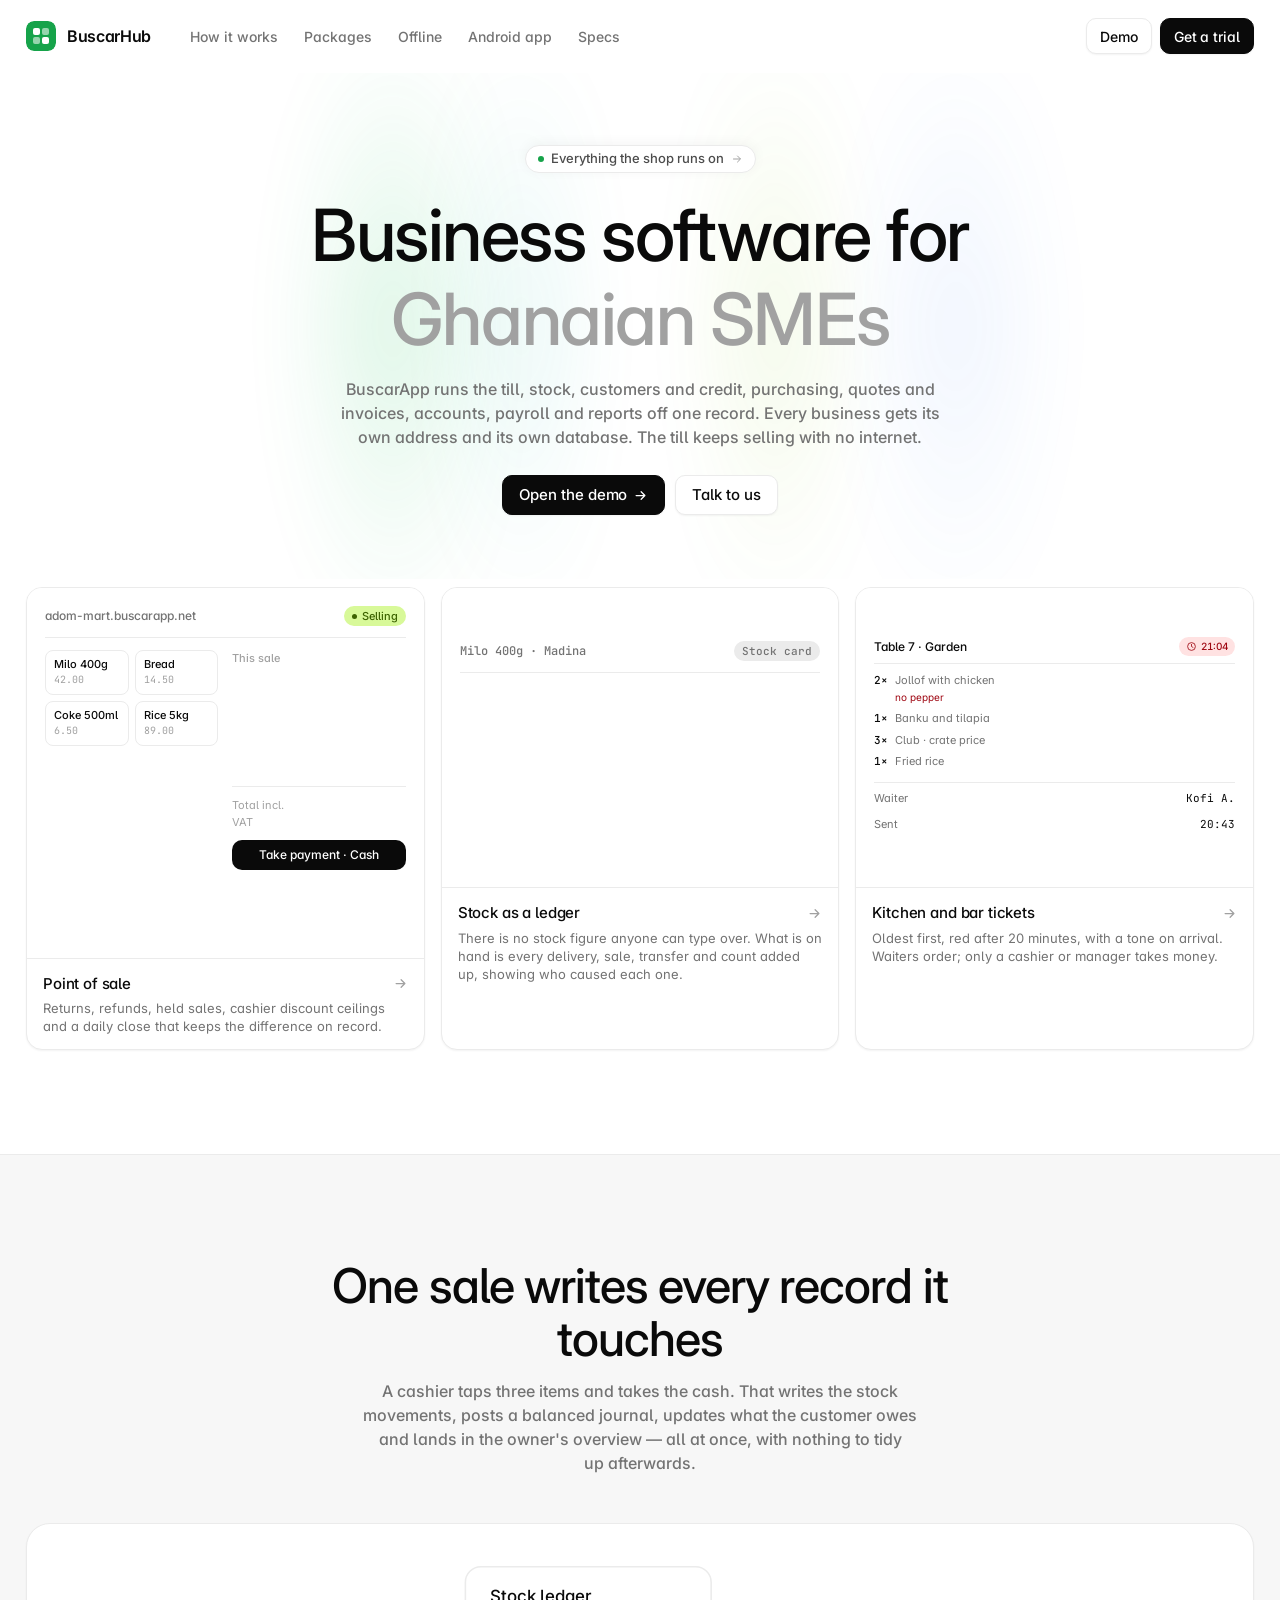
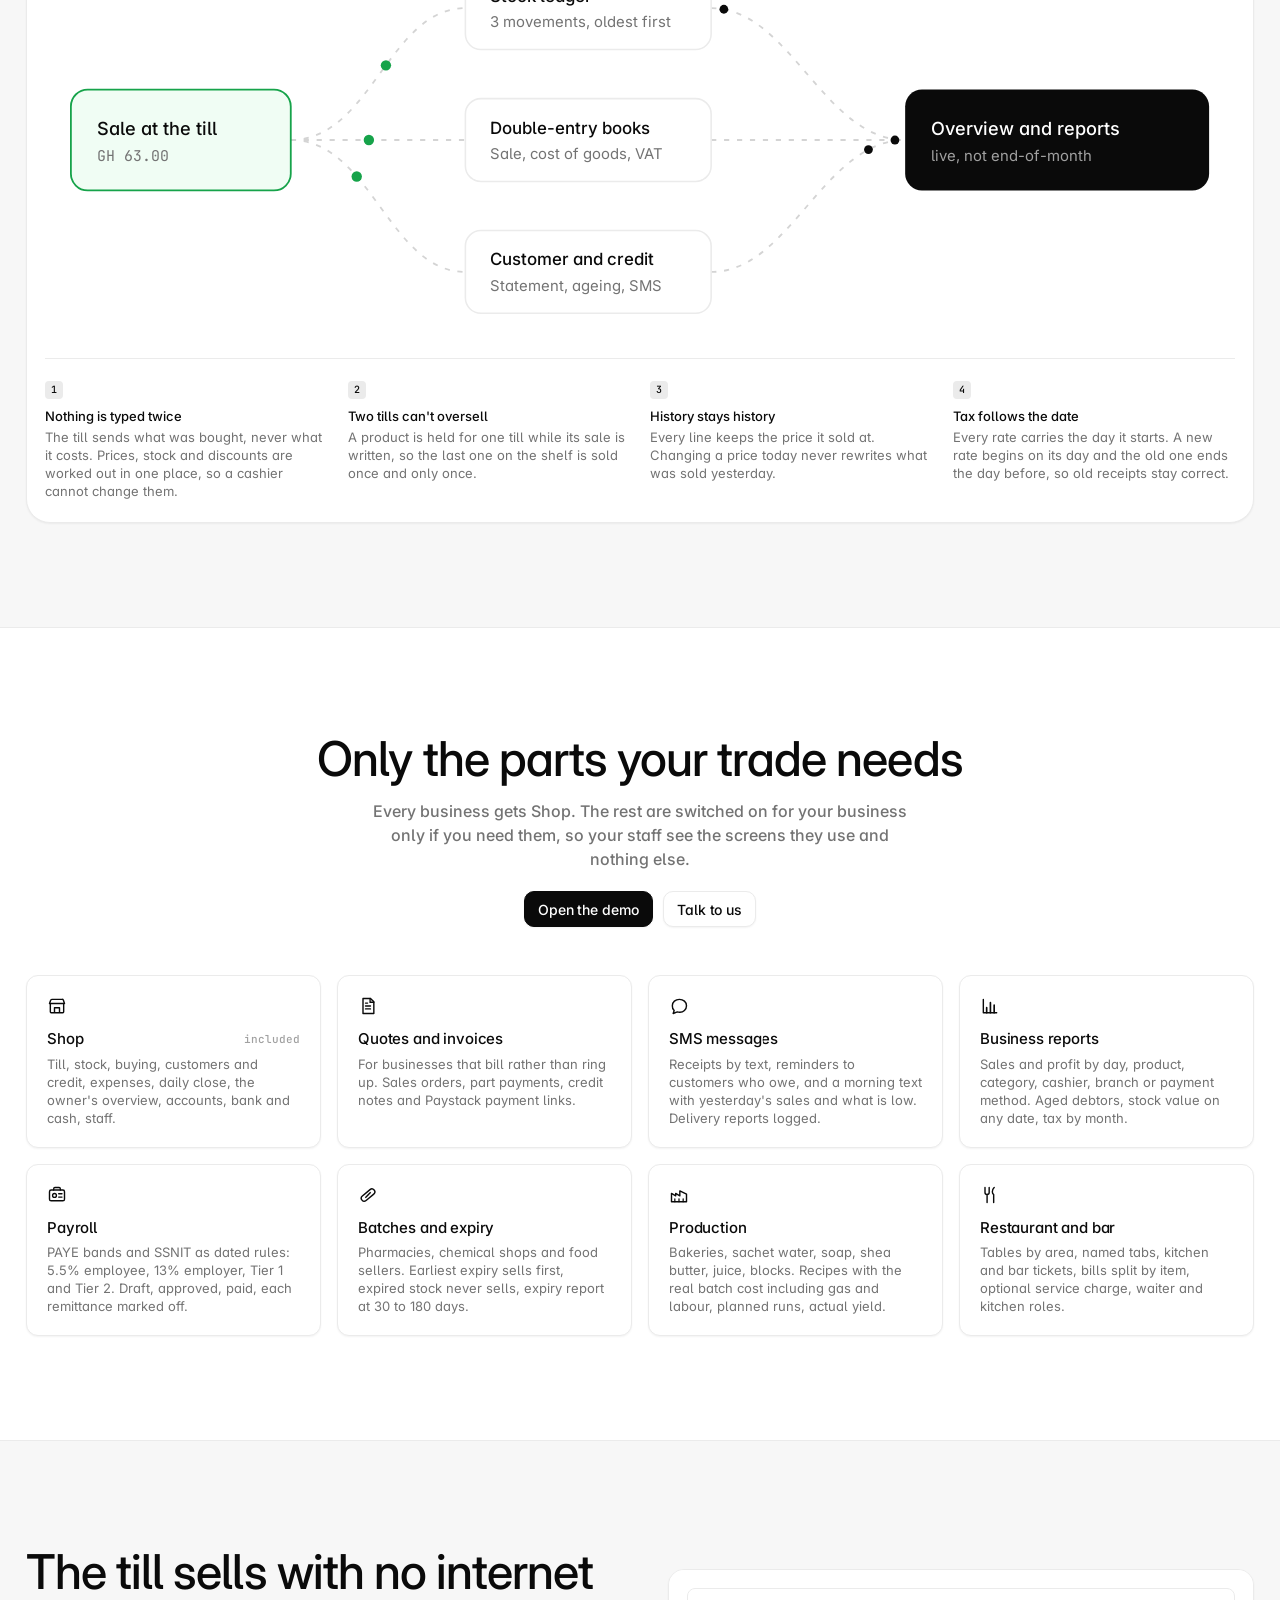
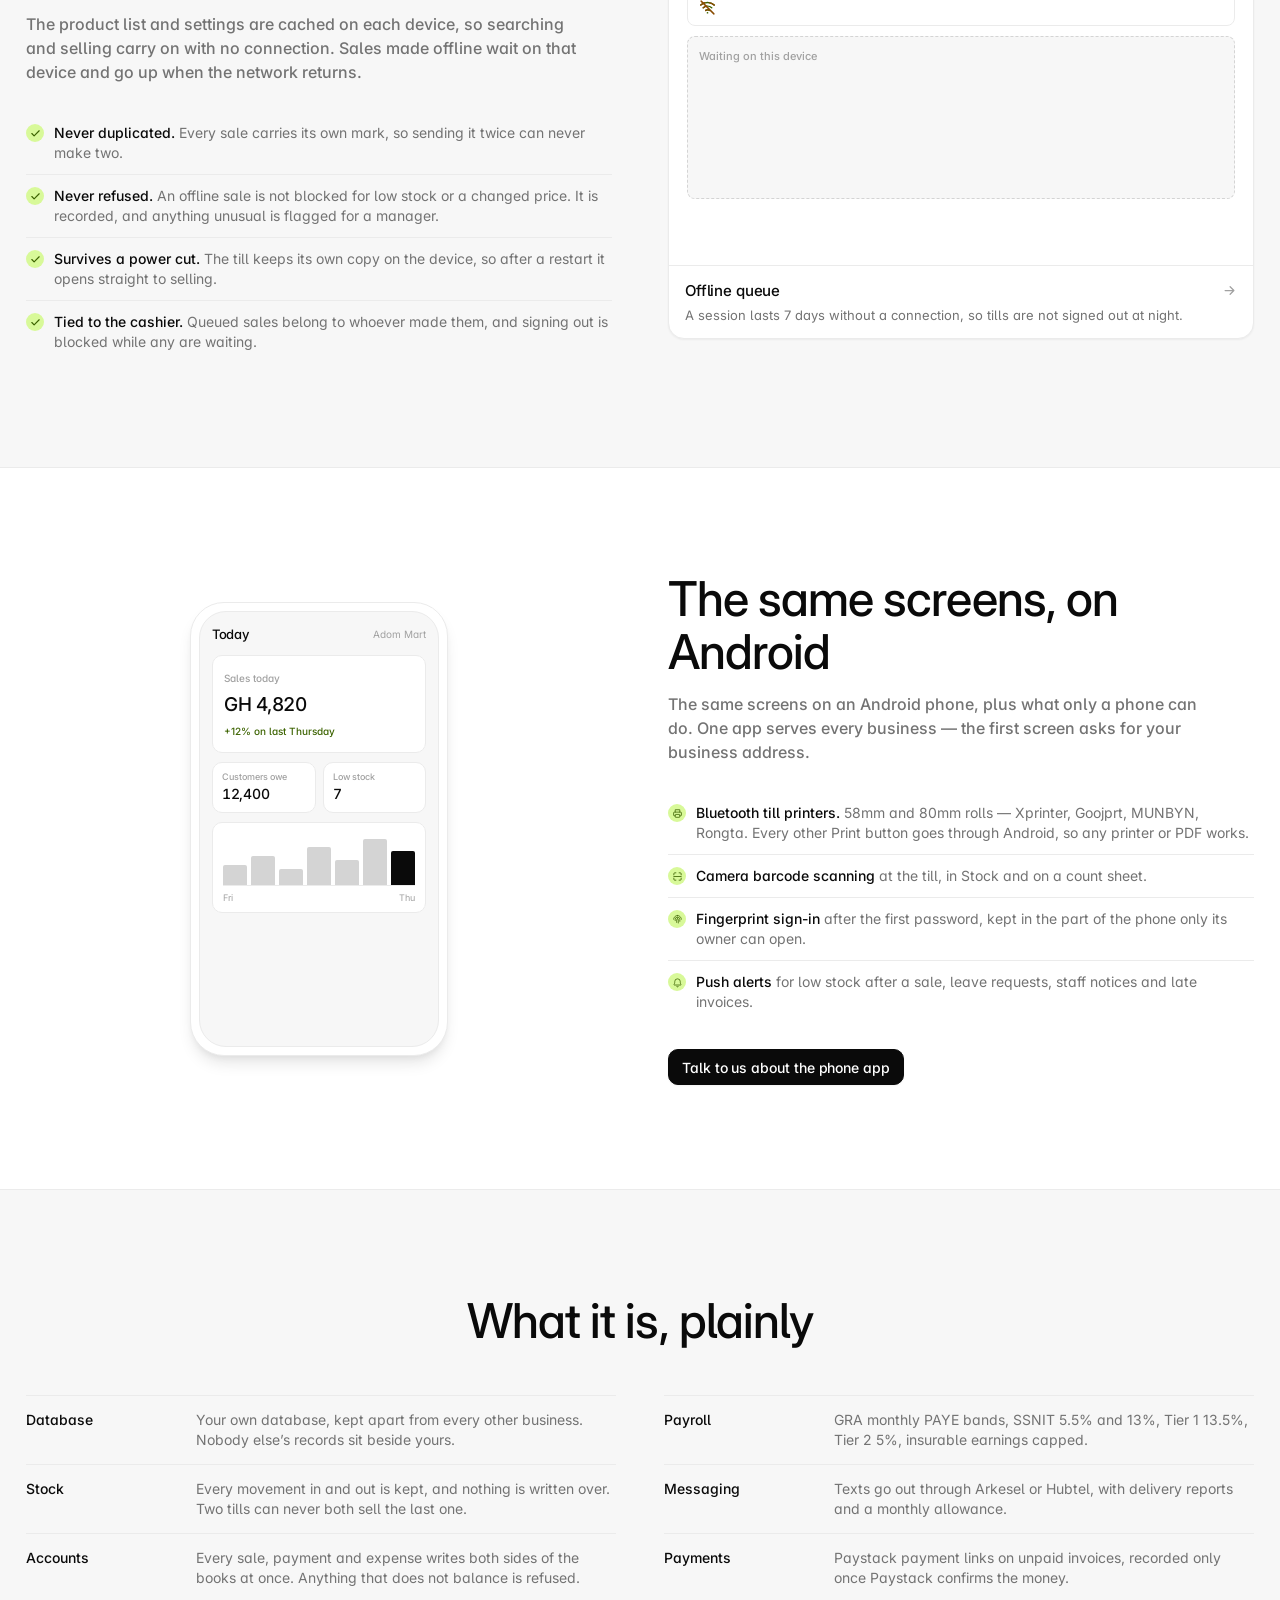
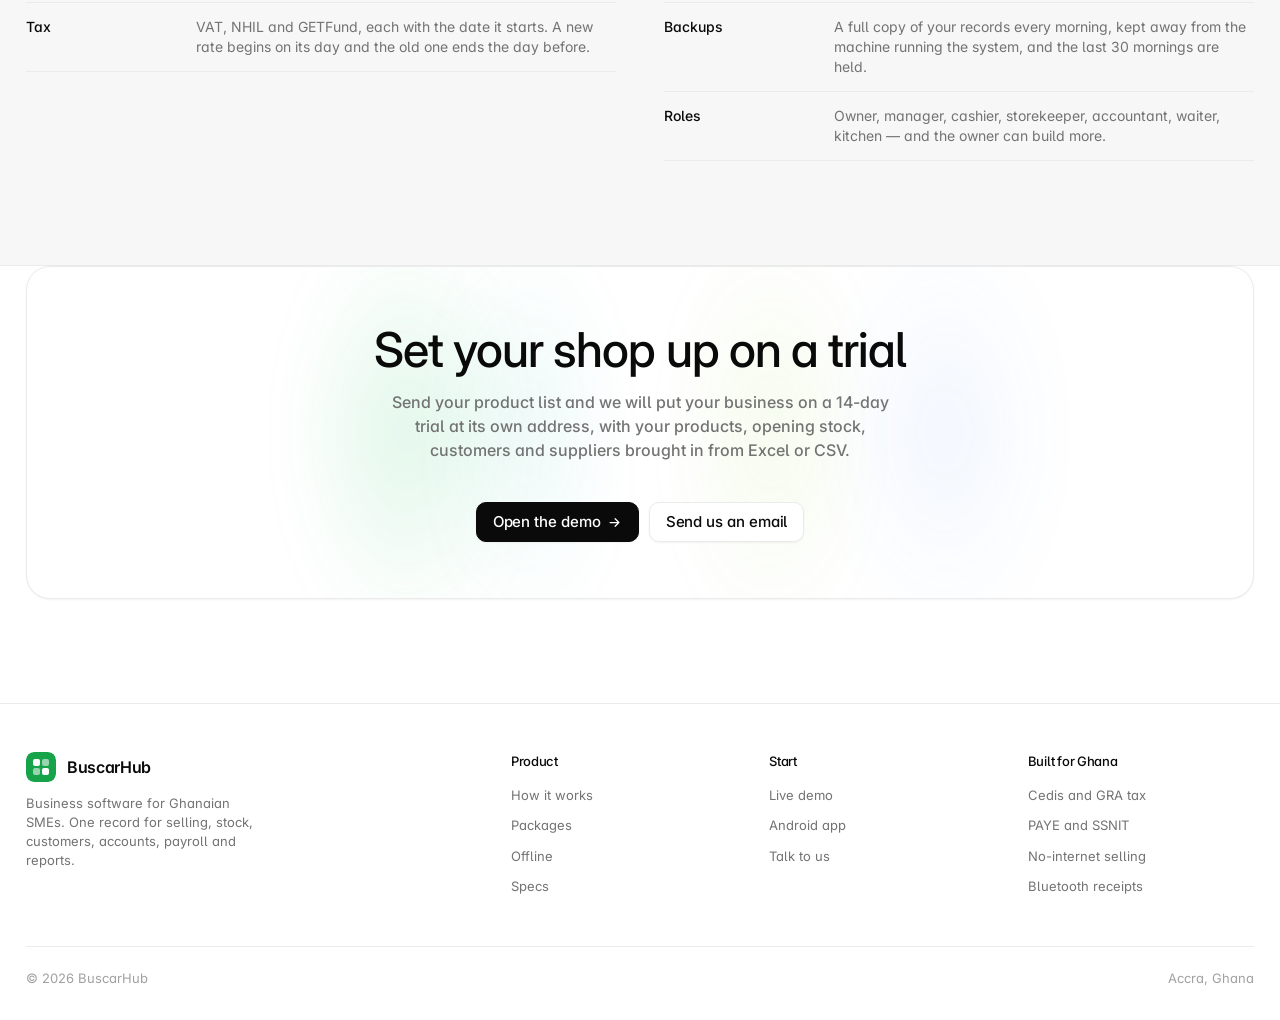
==== commit 98263d3e: "Take the developer talk off the page, and the downloads with it Everything a shop owner cannot act o" ====
--- a/index.html
+++ b/index.html
@@ -54,12 +54,6 @@
 <symbol id="i-db" viewBox="0 0 24 24"><ellipse cx="12" cy="6" rx="7.5" ry="3" fill="none" stroke="currentColor" stroke-width="1.7"/><path d="M4.5 6v12c0 1.7 3.4 3 7.5 3s7.5-1.3 7.5-3V6M4.5 12c0 1.7 3.4 3 7.5 3s7.5-1.3 7.5-3" fill="none" stroke="currentColor" stroke-width="1.7"/></symbol>
 </defs></svg>
 
-<!-- ============ announcement ============ -->
-<div class="banner">
-  <span>BuscarERP 1.0.9 for Android is out — Bluetooth receipts and camera barcode scanning.</span>
-  <a href="https://console.buscarapp.net/download/BuscarERP.apk">Download<svg class="arw" width="13" height="13" aria-hidden="true"><use href="#i-arw"/></svg></a>
-</div>
-
 <!-- ============ header ============ -->
 <header class="hdr" id="hdr">
   <div class="wrap hdr__in">
@@ -79,7 +73,6 @@
       <a href="#offline">Offline</a>
       <a href="#app">Android app</a>
       <a href="#specs">Specs</a>
-      <a href="#plans">Plans</a>
     </nav>
     <div class="hdr__end">
       <a class="btn btn--hide" href="https://demo.buscarapp.net" target="_blank" rel="noopener">Demo</a>
@@ -95,7 +88,7 @@
 <section class="hero">
   <div class="prism" aria-hidden="true"><i></i><i></i><i></i><i></i></div>
   <div class="wrap hero__in">
-    <a class="pill rv" href="#packages"><span class="pill__dot"></span>Eight packages, one system<svg class="arw" width="12" height="12" aria-hidden="true"><use href="#i-arw"/></svg></a>
+    <a class="pill rv" href="#packages"><span class="pill__dot"></span>Everything the shop runs on<svg class="arw" width="12" height="12" aria-hidden="true"><use href="#i-arw"/></svg></a>
     <h1 class="t-hero rv rv-d1">Business software for <span class="t-dim">Ghanaian SMEs</span></h1>
     <p class="t-lead rv rv-d2">
       BuscarApp runs the till, stock, customers and credit, purchasing, quotes and invoices,
@@ -106,17 +99,7 @@
       <a class="btn btn--dark btn--lg" href="https://demo.buscarapp.net" target="_blank" rel="noopener">
         Open the demo <svg class="arw" width="15" height="15" aria-hidden="true"><use href="#i-arw"/></svg>
       </a>
-      <a class="btn btn--lg" href="https://console.buscarapp.net/download/BuscarERP.apk">
-        <svg width="15" height="15" aria-hidden="true"><use href="#i-phone"/></svg> Download for Android
-      </a>
-    </div>
-    <div class="hero__chips rv rv-d4">
-      <span class="chip"><svg width="14" height="14" aria-hidden="true"><use href="#i-code"/></svg> Django <em>5.0</em></span>
-      <span class="chip"><svg width="14" height="14" aria-hidden="true"><use href="#i-code"/></svg> React <em>19</em></span>
-      <span class="chip"><svg width="14" height="14" aria-hidden="true"><use href="#i-db"/></svg> PostgreSQL <em>17</em></span>
-      <span class="chip"><svg width="14" height="14" aria-hidden="true"><use href="#i-phone"/></svg> Capacitor <em>8</em></span>
-      <span class="chip"><svg width="14" height="14" aria-hidden="true"><use href="#i-msg"/></svg> Arkesel <em>· Hubtel</em></span>
-      <span class="chip"><svg width="14" height="14" aria-hidden="true"><use href="#i-invoice"/></svg> Paystack</span>
+      <a class="btn btn--lg" href="#talk">Talk to us</a>
     </div>
   </div>
 </section>
@@ -182,7 +165,7 @@
         </div>
         <div class="card__foot">
           <div class="row"><h3>Stock as a ledger</h3><svg width="15" height="15" aria-hidden="true"><use href="#i-arw"/></svg></div>
-          <p>No stored stock figure. On hand is the sum of every movement, with the balance after each one and who caused it.</p>
+          <p>There is no stock figure anyone can type over. What is on hand is every delivery, sale, transfer and count added up, showing who caused each one.</p>
         </div>
       </article>
 
@@ -217,12 +200,11 @@
 <section class="sec sec--alt" id="how">
   <div class="wrap">
     <div class="sec__head">
-      <p class="mono rv"><b>POST</b> <i>/api/sales/</i> &rarr; 5 records, 1 transaction</p>
       <h2 class="t-sec rv rv-d1">One sale writes every record it touches</h2>
       <p class="t-lead rv rv-d2">
         A cashier taps three items and takes the cash. That writes the stock movements, posts a
         balanced journal, updates what the customer owes and lands in the owner's overview —
-        inside one database transaction, with nothing to reconcile afterwards.
+        all at once, with nothing to tidy up afterwards.
       </p>
     </div>
 
@@ -326,10 +308,10 @@
       </svg>
 
       <div class="flow__legend">
-        <div><span class="n">1</span><b>Nothing is typed twice</b>The browser sends what to buy, never what it costs. Prices, stock checks and coupons are worked out on the server.</div>
-        <div><span class="n">2</span><b>Two tills can't oversell</b>Every product row in the basket is locked while the order is written, so the last unit sells once.</div>
-        <div><span class="n">3</span><b>History stays history</b>Line items are snapshotted. Editing a catalogue price later never rewrites what was sold yesterday.</div>
-        <div><span class="n">4</span><b>Tax is dated, not hard-coded</b>Rates are rows with start dates. A new rate begins on its date and the old one ends the day before.</div>
+        <div><span class="n">1</span><b>Nothing is typed twice</b>The till sends what was bought, never what it costs. Prices, stock and discounts are worked out in one place, so a cashier cannot change them.</div>
+        <div><span class="n">2</span><b>Two tills can't oversell</b>A product is held for one till while its sale is written, so the last one on the shelf is sold once and only once.</div>
+        <div><span class="n">3</span><b>History stays history</b>Every line keeps the price it sold at. Changing a price today never rewrites what was sold yesterday.</div>
+        <div><span class="n">4</span><b>Tax follows the date</b>Every rate carries the day it starts. A new rate begins on its day and the old one ends the day before, so old receipts stay correct.</div>
       </div>
     </div>
   </div>
@@ -339,15 +321,14 @@
 <section class="sec" id="packages">
   <div class="wrap">
     <div class="sec__head">
-      <p class="mono rv"><i>manage.py</i> licence <b>--packages</b> shop,sms,payroll</p>
-      <h2 class="t-sec rv rv-d1">Eight packages. Switch on what the trade needs.</h2>
+      <h2 class="t-sec rv rv-d1">Only the parts your trade needs</h2>
       <p class="t-lead rv rv-d2">
-        Every business gets Shop. The rest are enabled per business — a disabled package leaves
-        the menu entirely and its API returns 403, so staff only see screens they use.
+        Every business gets Shop. The rest are switched on for your business only if you need
+        them, so your staff see the screens they use and nothing else.
       </p>
       <div class="sec__cta rv rv-d3">
         <a class="btn btn--dark" href="https://demo.buscarapp.net" target="_blank" rel="noopener">Open the demo</a>
-        <a class="btn" href="#plans">See plans</a>
+        <a class="btn" href="#talk">Talk to us</a>
       </div>
     </div>
 
@@ -401,7 +382,6 @@
   <div class="wrap split">
     <div>
       <div class="sec__head sec__head--left" style="margin-bottom:28px">
-        <p class="mono rv"><b>POST</b> <i>/api/sales/sync/</i></p>
         <h2 class="t-sec rv rv-d1">The till sells with no internet</h2>
         <p class="t-lead rv rv-d2">
           The product list and settings are cached on each device, so searching and selling carry
@@ -410,9 +390,9 @@
         </p>
       </div>
       <ul class="checks rv rv-d3">
-        <li><span class="ck"><svg width="11" height="11" aria-hidden="true"><use href="#i-check"/></svg></span><span><b>Never duplicated.</b> Every sale carries a client UUID, so sending it twice cannot create two.</span></li>
+        <li><span class="ck"><svg width="11" height="11" aria-hidden="true"><use href="#i-check"/></svg></span><span><b>Never duplicated.</b> Every sale carries its own mark, so sending it twice can never make two.</span></li>
         <li><span class="ck"><svg width="11" height="11" aria-hidden="true"><use href="#i-check"/></svg></span><span><b>Never refused.</b> An offline sale is not blocked for low stock or a changed price. It is recorded, and anything unusual is flagged for a manager.</span></li>
-        <li><span class="ck"><svg width="11" height="11" aria-hidden="true"><use href="#i-check"/></svg></span><span><b>Survives a power cut.</b> The production build ships a service worker, so after a restart the till opens straight to selling.</span></li>
+        <li><span class="ck"><svg width="11" height="11" aria-hidden="true"><use href="#i-check"/></svg></span><span><b>Survives a power cut.</b> The till keeps its own copy on the device, so after a restart it opens straight to selling.</span></li>
         <li><span class="ck"><svg width="11" height="11" aria-hidden="true"><use href="#i-check"/></svg></span><span><b>Tied to the cashier.</b> Queued sales belong to whoever made them, and signing out is blocked while any are waiting.</span></li>
       </ul>
     </div>
@@ -493,22 +473,19 @@
 
     <div>
       <div class="sec__head sec__head--left" style="margin-bottom:28px">
-        <p class="mono rv"><i>net.buscarapp.erp</i> <b>1.0.9</b></p>
         <h2 class="t-sec rv rv-d1">The same screens, on Android</h2>
         <p class="t-lead rv rv-d2">
-          BuscarERP is the web app packaged with Capacitor 8, plus what only a phone can do. One
-          app serves every business — the first screen asks for the business address.
+          The same screens on an Android phone, plus what only a phone can do. One app serves
+          every business — the first screen asks for your business address.
         </p>
       </div>
       <ul class="checks rv rv-d3" style="margin-bottom:26px">
-        <li><span class="ck"><svg width="11" height="11" aria-hidden="true"><use href="#i-print"/></svg></span><span><b>Bluetooth till printers.</b> 58mm and 80mm ESC/POS — Xprinter, Goojprt, MUNBYN, Rongta. Every other Print button goes through Android, so any printer or PDF works.</span></li>
-        <li><span class="ck"><svg width="11" height="11" aria-hidden="true"><use href="#i-scan"/></svg></span><span><b>Camera barcode scanning</b> at the till, in Stock and on a count sheet, through ML Kit.</span></li>
-        <li><span class="ck"><svg width="11" height="11" aria-hidden="true"><use href="#i-finger"/></svg></span><span><b>Fingerprint sign-in</b> after the first password, with the renewing key in the phone's secure store.</span></li>
+        <li><span class="ck"><svg width="11" height="11" aria-hidden="true"><use href="#i-print"/></svg></span><span><b>Bluetooth till printers.</b> 58mm and 80mm rolls — Xprinter, Goojprt, MUNBYN, Rongta. Every other Print button goes through Android, so any printer or PDF works.</span></li>
+        <li><span class="ck"><svg width="11" height="11" aria-hidden="true"><use href="#i-scan"/></svg></span><span><b>Camera barcode scanning</b> at the till, in Stock and on a count sheet.</span></li>
+        <li><span class="ck"><svg width="11" height="11" aria-hidden="true"><use href="#i-finger"/></svg></span><span><b>Fingerprint sign-in</b> after the first password, kept in the part of the phone only its owner can open.</span></li>
         <li><span class="ck"><svg width="11" height="11" aria-hidden="true"><use href="#i-bell"/></svg></span><span><b>Push alerts</b> for low stock after a sale, leave requests, staff notices and late invoices.</span></li>
       </ul>
-      <a class="btn btn--dark rv rv-d4" href="https://console.buscarapp.net/download/BuscarERP.apk">
-        <svg width="15" height="15" aria-hidden="true"><use href="#i-phone"/></svg> Download the APK
-      </a>
+      <a class="btn btn--dark rv rv-d4" href="#talk">Talk to us about the phone app</a>
     </div>
   </div>
 </section>
@@ -517,87 +494,22 @@
 <section class="sec sec--alt" id="specs">
   <div class="wrap">
     <div class="sec__head">
-      <p class="mono rv"><i>README.md</i></p>
       <h2 class="t-sec rv rv-d1">What it is, plainly</h2>
     </div>
     <div class="grid-2" style="gap:16px 48px;align-items:start">
       <ul class="specs rv rv-d2">
-        <li><span class="k">Stack</span><span class="v">Django and Django REST Framework; React and Vite. One app per module.</span></li>
-        <li><span class="k">Database</span><span class="v">A database per business, not a shared table with a tenant column. PostgreSQL 16 and 17, tested on both; SQLite for a single shop.</span></li>
-        <li><span class="k">Stock</span><span class="v">An append-only ledger of movements. A concurrency test proves two tills cannot both sell the last unit.</span></li>
-        <li><span class="k">Accounts</span><span class="v">Double entry on every event, in the same transaction. An entry that does not balance is refused.</span></li>
-        <li><span class="k">Tax</span><span class="v">VAT, NHIL and GETFund as dated rows. Calculation is mirrored in Python and JavaScript, with tests on the same figures.</span></li>
+        <li><span class="k">Database</span><span class="v">Your own database, kept apart from every other business. Nobody else’s records sit beside yours.</span></li>
+        <li><span class="k">Stock</span><span class="v">Every movement in and out is kept, and nothing is written over. Two tills can never both sell the last one.</span></li>
+        <li><span class="k">Accounts</span><span class="v">Every sale, payment and expense writes both sides of the books at once. Anything that does not balance is refused.</span></li>
+        <li><span class="k">Tax</span><span class="v">VAT, NHIL and GETFund, each with the date it starts. A new rate begins on its day and the old one ends the day before.</span></li>
       </ul>
       <ul class="specs rv rv-d3">
         <li><span class="k">Payroll</span><span class="v">GRA monthly PAYE bands, SSNIT 5.5% and 13%, Tier 1 13.5%, Tier 2 5%, insurable earnings capped.</span></li>
-        <li><span class="k">Messaging</span><span class="v">Arkesel or Hubtel per business, with delivery reports and a monthly allowance. Keys never touch the database.</span></li>
-        <li><span class="k">Payments</span><span class="v">Paystack payment links on unpaid invoices. Recorded only once Paystack confirms, by webhook or check.</span></li>
-        <li><span class="k">Backups</span><span class="v">A full copy every morning, kept off the server, last 30 retained. A failed upload keeps the local copy and retries.</span></li>
+        <li><span class="k">Messaging</span><span class="v">Texts go out through Arkesel or Hubtel, with delivery reports and a monthly allowance.</span></li>
+        <li><span class="k">Payments</span><span class="v">Paystack payment links on unpaid invoices, recorded only once Paystack confirms the money.</span></li>
+        <li><span class="k">Backups</span><span class="v">A full copy of your records every morning, kept away from the machine running the system, and the last 30 mornings are held.</span></li>
         <li><span class="k">Roles</span><span class="v">Owner, manager, cashier, storekeeper, accountant, waiter, kitchen — and the owner can build more.</span></li>
       </ul>
-    </div>
-  </div>
-</section>
-
-<!-- ============ plans ============ -->
-<section class="sec" id="plans">
-  <div class="wrap">
-    <div class="sec__head">
-      <p class="mono rv"><i>14-day trial</i> &middot; own address &middot; own database</p>
-      <h2 class="t-sec rv rv-d1">Plans</h2>
-      <p class="t-lead rv rv-d2">
-        Sign-in and branch limits are enforced in the system, not on paper. Records are never
-        deleted: an unpaid account becomes read-only and opens again as soon as it is settled.
-      </p>
-    </div>
-
-    <div class="grid-4">
-      <article class="plan rv">
-        <h3>Starter</h3>
-        <p class="plan__for">A single shop.</p>
-        <ul class="plan__list">
-          <li><svg width="13" height="13"><use href="#i-check"/></svg><span><b>Shop</b></span></li>
-          <li><svg width="13" height="13"><use href="#i-check"/></svg><span><b>3</b> sign-ins</span></li>
-          <li><svg width="13" height="13"><use href="#i-check"/></svg><span><b>1</b> branch</span></li>
-        </ul>
-        <a class="btn" href="#talk">Talk to us</a>
-      </article>
-
-      <article class="plan plan--hot rv rv-d1">
-        <span class="plan__tag">Most shops</span>
-        <h3>Standard</h3>
-        <p class="plan__for">A shop that sells on credit and texts its receipts.</p>
-        <ul class="plan__list">
-          <li><svg width="13" height="13"><use href="#i-check"/></svg><span><b>Shop</b>, SMS, Quotes and invoices</span></li>
-          <li><svg width="13" height="13"><use href="#i-check"/></svg><span><b>5</b> sign-ins</span></li>
-          <li><svg width="13" height="13"><use href="#i-check"/></svg><span><b>1</b> branch</span></li>
-          <li><svg width="13" height="13"><use href="#i-check"/></svg><span><b>300</b> SMS a month</span></li>
-        </ul>
-        <a class="btn btn--dark" href="#talk">Start a trial</a>
-      </article>
-
-      <article class="plan rv rv-d2">
-        <h3>Business</h3>
-        <p class="plan__for">Branches and staff on payroll.</p>
-        <ul class="plan__list">
-          <li><svg width="13" height="13"><use href="#i-check"/></svg><span>Standard <b>+ Reports + Payroll</b></span></li>
-          <li><svg width="13" height="13"><use href="#i-check"/></svg><span><b>15</b> sign-ins</span></li>
-          <li><svg width="13" height="13"><use href="#i-check"/></svg><span><b>3</b> branches</span></li>
-          <li><svg width="13" height="13"><use href="#i-check"/></svg><span><b>1,000</b> SMS a month</span></li>
-        </ul>
-        <a class="btn" href="#talk">Talk to us</a>
-      </article>
-
-      <article class="plan rv rv-d3">
-        <h3>Own server</h3>
-        <p class="plan__for">A restaurant that cannot depend on the internet, or a business that wants its data in the building.</p>
-        <ul class="plan__list">
-          <li><svg width="13" height="13"><use href="#i-check"/></svg><span><b>Every package</b></span></li>
-          <li><svg width="13" height="13"><use href="#i-check"/></svg><span>Runs on the shop's own network</span></li>
-          <li><svg width="13" height="13"><use href="#i-check"/></svg><span>Nightly backups you keep</span></li>
-        </ul>
-        <a class="btn" href="#talk">Talk to us</a>
-      </article>
     </div>
   </div>
 </section>
@@ -618,7 +530,11 @@
           <a class="btn btn--dark btn--lg" href="https://demo.buscarapp.net" target="_blank" rel="noopener">
             Open the demo <svg class="arw" width="15" height="15" aria-hidden="true"><use href="#i-arw"/></svg>
           </a>
-          <a class="btn btn--lg" href="mailto:hello@buscarhub.net?subject=BuscarApp%20trial">Ask for a trial</a>
+          <!-- WhatsApp: put the business number in international form with no +, spaces or
+               dashes (for example 233244123456) and delete this comment to turn the button on.
+          <a class="btn btn--lg" href="https://wa.me/233XXXXXXXXX" target="_blank" rel="noopener">Chat on WhatsApp</a>
+          -->
+          <a class="btn btn--lg" href="mailto:hello@buscarhub.net?subject=BuscarApp">Send us an email</a>
         </div>
       </div>
     </div>
@@ -651,15 +567,14 @@
           <li><a href="#packages">Packages</a></li>
           <li><a href="#offline">Offline</a></li>
           <li><a href="#specs">Specs</a></li>
-          <li><a href="#plans">Plans</a></li>
         </ul>
       </div>
       <div>
         <h4>Start</h4>
         <ul>
           <li><a href="https://demo.buscarapp.net" target="_blank" rel="noopener">Live demo</a></li>
-          <li><a href="https://console.buscarapp.net/download/BuscarERP.apk">Android app</a></li>
-          <li><a href="#talk">Ask for a trial</a></li>
+          <li><a href="#app">Android app</a></li>
+          <li><a href="#talk">Talk to us</a></li>
         </ul>
       </div>
       <div>
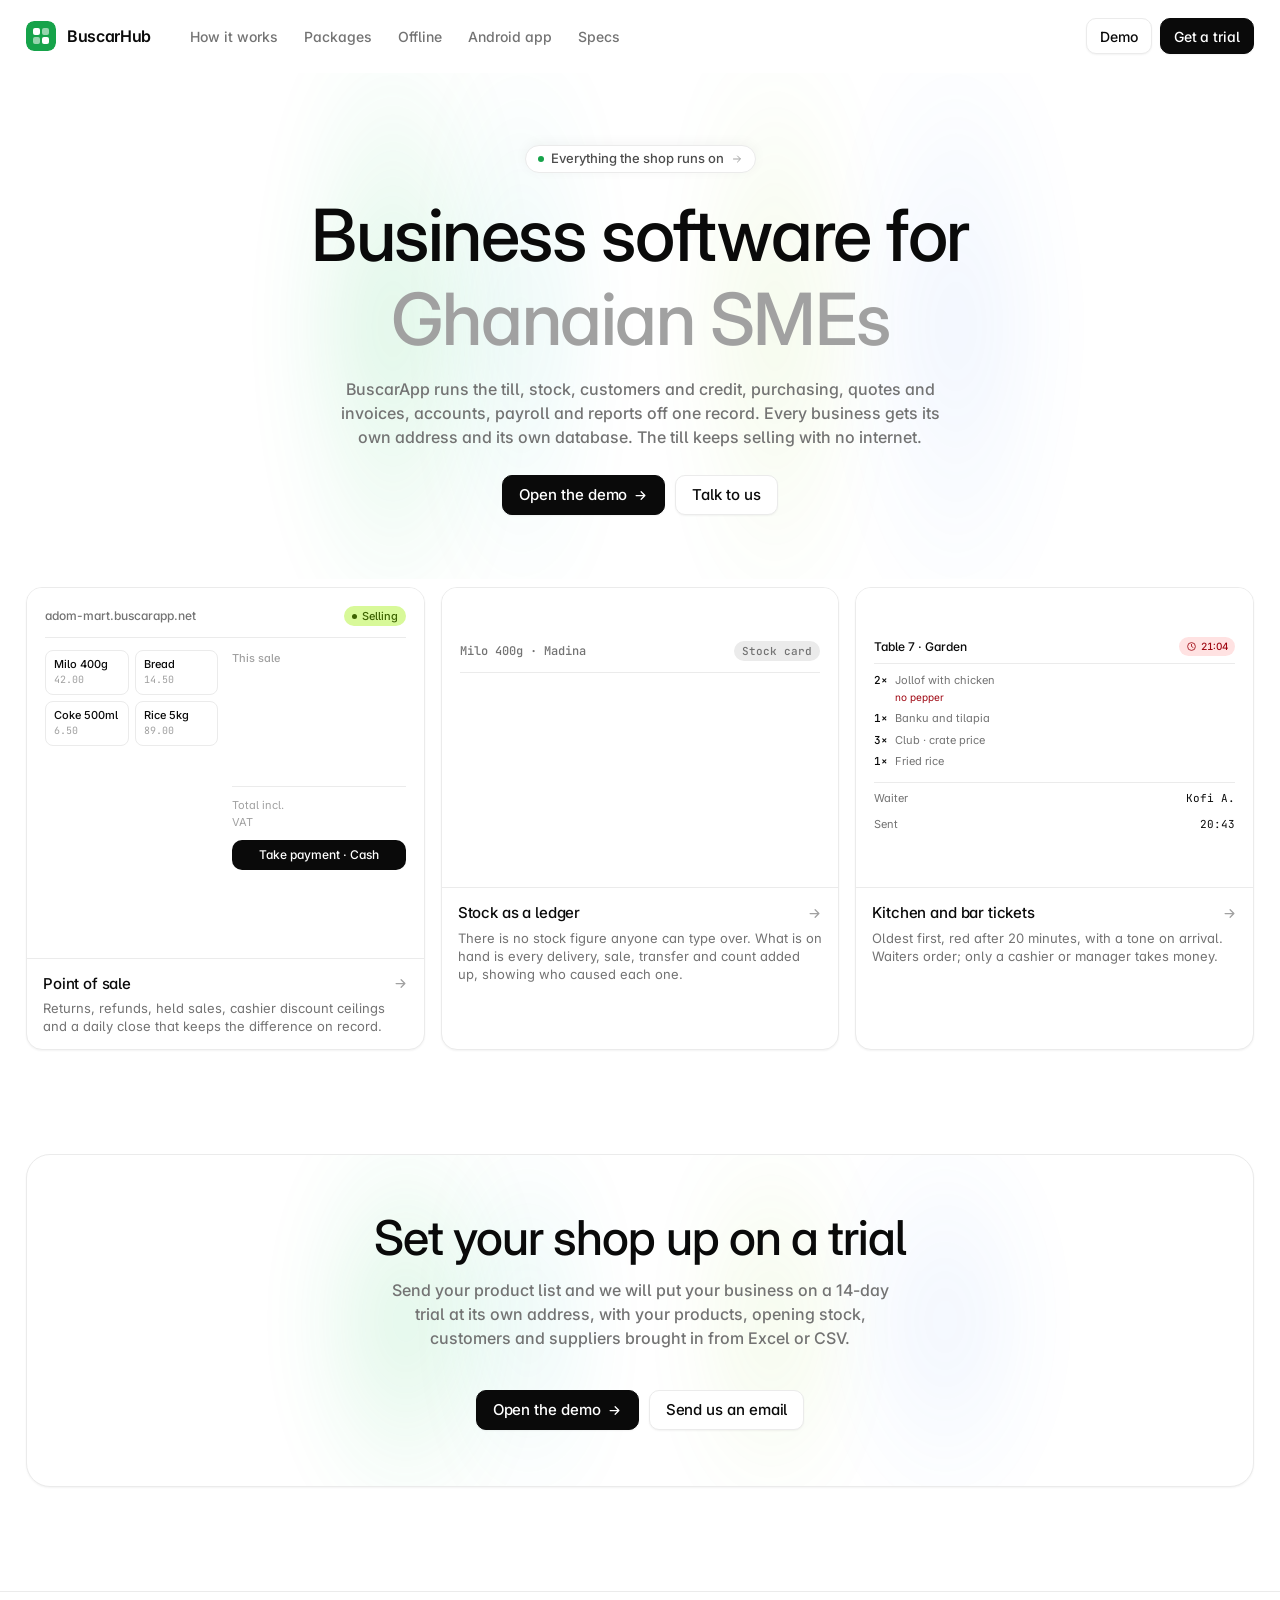
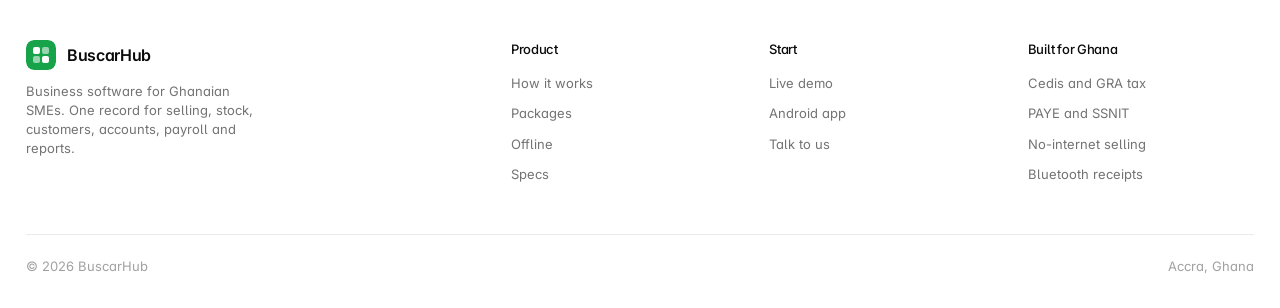
==== commit 4fd7e469: "Split the one page into pages that link to each other The site was one long page with a menu that on" ====
--- a/index.html
+++ b/index.html
@@ -4,12 +4,12 @@
 <meta charset="utf-8">
 <meta name="viewport" content="width=device-width,initial-scale=1">
 <title>BuscarHub — business software for Ghanaian SMEs</title>
-<meta name="description" content="BuscarApp runs the till, stock, customers and credit, purchasing, accounts, payroll and reports from one record. Own database per business. The till keeps selling with no internet.">
+<meta name="description" content="BuscarApp runs the till, stock, customers and credit, purchasing, quotes and invoices, accounts, payroll and reports off one record. Every business gets its own address and its own database. The till keeps selling with no internet.">
 <meta name="theme-color" content="#ffffff">
 <link rel="canonical" href="https://buscarhub.net/">
 <meta property="og:type" content="website">
 <meta property="og:title" content="BuscarHub — business software for Ghanaian SMEs">
-<meta property="og:description" content="Eight packages covering the till, stock, customers, accounts and payroll. Own database per business. Keeps selling with no internet.">
+<meta property="og:description" content="BuscarApp runs the till, stock, customers and credit, purchasing, quotes and invoices, accounts, payroll and reports off one record. Every business gets its own address and its own database. The till keeps selling with no internet.">
 <meta property="og:url" content="https://buscarhub.net/">
 <meta name="twitter:card" content="summary_large_image">
 <link rel="icon" href="assets/favicon.svg" type="image/svg+xml">
@@ -22,7 +22,6 @@
 </head>
 <body>
 
-<!-- icons -->
 <svg width="0" height="0" style="position:absolute" aria-hidden="true" focusable="false"><defs>
 <symbol id="i-check" viewBox="0 0 24 24"><path d="M20 6 9 17l-5-5" fill="none" stroke="currentColor" stroke-width="2.5" stroke-linecap="round" stroke-linejoin="round"/></symbol>
 <symbol id="i-arw" viewBox="0 0 24 24"><path d="M5 12h13m-5-6 6 6-6 6" fill="none" stroke="currentColor" stroke-width="2" stroke-linecap="round" stroke-linejoin="round"/></symbol>
@@ -57,7 +56,7 @@
 <!-- ============ header ============ -->
 <header class="hdr" id="hdr">
   <div class="wrap hdr__in">
-    <a class="brand" href="#top">
+    <a class="brand" href="index.html">
       <svg class="brand__mark" viewBox="0 0 30 30" aria-hidden="true">
         <rect width="30" height="30" rx="8" fill="#16a34a"/>
         <rect x="7" y="7" width="7" height="7" rx="2" fill="#ffffff"/>
@@ -68,15 +67,15 @@
       <span class="brand__name">BuscarHub</span>
     </a>
     <nav class="nav" id="nav" aria-label="Sections">
-      <a href="#how">How it works</a>
-      <a href="#packages">Packages</a>
-      <a href="#offline">Offline</a>
-      <a href="#app">Android app</a>
-      <a href="#specs">Specs</a>
+      <a href="how-it-works.html">How it works</a>
+      <a href="packages.html">Packages</a>
+      <a href="offline.html">Offline</a>
+      <a href="android.html">Android app</a>
+      <a href="specs.html">Specs</a>
     </nav>
     <div class="hdr__end">
       <a class="btn btn--hide" href="https://demo.buscarapp.net" target="_blank" rel="noopener">Demo</a>
-      <a class="btn btn--dark" href="#talk">Get a trial</a>
+      <a class="btn btn--dark" href="talk.html">Get a trial</a>
       <button class="burger" id="burger" aria-expanded="false" aria-controls="nav" aria-label="Menu"><i></i><i></i><i></i></button>
     </div>
   </div>
@@ -88,7 +87,7 @@
 <section class="hero">
   <div class="prism" aria-hidden="true"><i></i><i></i><i></i><i></i></div>
   <div class="wrap hero__in">
-    <a class="pill rv" href="#packages"><span class="pill__dot"></span>Everything the shop runs on<svg class="arw" width="12" height="12" aria-hidden="true"><use href="#i-arw"/></svg></a>
+    <a class="pill rv" href="packages.html"><span class="pill__dot"></span>Everything the shop runs on<svg class="arw" width="12" height="12" aria-hidden="true"><use href="#i-arw"/></svg></a>
     <h1 class="t-hero rv rv-d1">Business software for <span class="t-dim">Ghanaian SMEs</span></h1>
     <p class="t-lead rv rv-d2">
       BuscarApp runs the till, stock, customers and credit, purchasing, quotes and invoices,
@@ -99,7 +98,7 @@
       <a class="btn btn--dark btn--lg" href="https://demo.buscarapp.net" target="_blank" rel="noopener">
         Open the demo <svg class="arw" width="15" height="15" aria-hidden="true"><use href="#i-arw"/></svg>
       </a>
-      <a class="btn btn--lg" href="#talk">Talk to us</a>
+      <a class="btn btn--lg" href="talk.html">Talk to us</a>
     </div>
   </div>
 </section>
@@ -196,324 +195,6 @@
   </div>
 </section>
 
-<!-- ============ how it works ============ -->
-<section class="sec sec--alt" id="how">
-  <div class="wrap">
-    <div class="sec__head">
-      <h2 class="t-sec rv rv-d1">One sale writes every record it touches</h2>
-      <p class="t-lead rv rv-d2">
-        A cashier taps three items and takes the cash. That writes the stock movements, posts a
-        balanced journal, updates what the customer owes and lands in the owner's overview —
-        all at once, with nothing to tidy up afterwards.
-      </p>
-    </div>
-
-    <div class="card card--lg flow rv rv-d3">
-      <svg class="flow__svg flow__svg--tall" viewBox="0 0 340 500" role="img"
-           aria-label="A sale at the till feeds the stock ledger, the double-entry books, and customers and credit, which roll up into the overview and reports.">
-        <defs>
-          <path id="t1" d="M170,66 C120,66 32,80 32,152 L60,152"/>
-          <path id="t2" d="M170,66 C120,66 32,80 32,240 L60,240"/>
-          <path id="t3" d="M170,66 C120,66 32,80 32,328 L60,328"/>
-          <path id="t4" d="M290,152 C312,152 312,160 312,170 L312,380 C312,405 290,420 260,420 L170,420"/>
-          <path id="t5" d="M290,240 C312,240 312,250 312,260 L312,380 C312,405 290,420 260,420 L170,420"/>
-          <path id="t6" d="M290,328 C312,328 312,338 312,348 L312,380 C312,405 290,420 260,420 L170,420"/>
-        </defs>
-        <g fill="none" stroke="#d4d4d4" stroke-width="1.4">
-          <use href="#t1" class="fpath"/><use href="#t2" class="fpath"/><use href="#t3" class="fpath"/>
-          <use href="#t4" class="fpath"/><use href="#t5" class="fpath"/><use href="#t6" class="fpath"/>
-        </g>
-        <g>
-          <rect x="20" y="8" width="300" height="58" rx="12" fill="#f0fdf4" stroke="#16a34a" stroke-width="1.4"/>
-          <text x="38" y="33" fill="#0a0a0a" font-family="Inter,sans-serif" font-size="13.5" font-weight="500">Sale at the till</text>
-          <text x="38" y="51" fill="#737373" font-family="JetBrains Mono,monospace" font-size="11">GH 63.00 &middot; 3 items</text>
-        </g>
-        <g>
-          <rect x="60" y="124" width="230" height="56" rx="11" fill="#fff" stroke="#ebebeb" stroke-width="1.2"/>
-          <text x="76" y="147" fill="#0a0a0a" font-family="Inter,sans-serif" font-size="12.5" font-weight="500">Stock ledger</text>
-          <text x="76" y="165" fill="#737373" font-family="Inter,sans-serif" font-size="11">3 movements, oldest batch first</text>
-        </g>
-        <g>
-          <rect x="60" y="212" width="230" height="56" rx="11" fill="#fff" stroke="#ebebeb" stroke-width="1.2"/>
-          <text x="76" y="235" fill="#0a0a0a" font-family="Inter,sans-serif" font-size="12.5" font-weight="500">Double-entry books</text>
-          <text x="76" y="253" fill="#737373" font-family="Inter,sans-serif" font-size="11">Sale, cost of goods, VAT</text>
-        </g>
-        <g>
-          <rect x="60" y="300" width="230" height="56" rx="11" fill="#fff" stroke="#ebebeb" stroke-width="1.2"/>
-          <text x="76" y="323" fill="#0a0a0a" font-family="Inter,sans-serif" font-size="12.5" font-weight="500">Customer and credit</text>
-          <text x="76" y="341" fill="#737373" font-family="Inter,sans-serif" font-size="11">Statement, ageing, SMS</text>
-        </g>
-        <g>
-          <rect x="20" y="420" width="300" height="58" rx="12" fill="#0a0a0a"/>
-          <text x="38" y="445" fill="#ffffff" font-family="Inter,sans-serif" font-size="13.5" font-weight="500">Overview and reports</text>
-          <text x="38" y="463" fill="#a1a1a1" font-family="Inter,sans-serif" font-size="11">live, not end-of-month</text>
-        </g>
-        <g>
-          <circle r="3.6" fill="#16a34a"><animateMotion dur="2.1s" repeatCount="indefinite" begin="0s"><mpath href="#t1"/></animateMotion></circle>
-          <circle r="3.6" fill="#16a34a"><animateMotion dur="2.1s" repeatCount="indefinite" begin="0.25s"><mpath href="#t2"/></animateMotion></circle>
-          <circle r="3.6" fill="#16a34a"><animateMotion dur="2.1s" repeatCount="indefinite" begin="0.5s"><mpath href="#t3"/></animateMotion></circle>
-          <circle r="3" fill="#0a0a0a"><animateMotion dur="2.1s" repeatCount="indefinite" begin="1.05s"><mpath href="#t4"/></animateMotion></circle>
-          <circle r="3" fill="#0a0a0a"><animateMotion dur="2.1s" repeatCount="indefinite" begin="1.3s"><mpath href="#t5"/></animateMotion></circle>
-          <circle r="3" fill="#0a0a0a"><animateMotion dur="2.1s" repeatCount="indefinite" begin="1.55s"><mpath href="#t6"/></animateMotion></circle>
-        </g>
-      </svg>
-
-      <svg class="flow__svg flow__svg--wide" viewBox="0 0 920 300" role="img"
-           aria-label="A sale at the till feeds the stock ledger, the double-entry books, and customers and credit, which roll up into the overview and reports.">
-        <defs>
-          <path id="p1" d="M190,150 C252,150 266,48 325,48"/>
-          <path id="p2" d="M190,150 L325,150"/>
-          <path id="p3" d="M190,150 C252,150 266,252 325,252"/>
-          <path id="p4" d="M515,48 C576,48 602,150 665,150"/>
-          <path id="p5" d="M515,150 L665,150"/>
-          <path id="p6" d="M515,252 C576,252 602,150 665,150"/>
-        </defs>
-        <g fill="none" stroke="#d4d4d4" stroke-width="1.4">
-          <use href="#p1" class="fpath"/><use href="#p2" class="fpath"/><use href="#p3" class="fpath"/>
-          <use href="#p4" class="fpath"/><use href="#p5" class="fpath"/><use href="#p6" class="fpath"/>
-        </g>
-        <g>
-          <rect x="20" y="111" width="170" height="78" rx="13" fill="#f0fdf4" stroke="#16a34a" stroke-width="1.4"/>
-          <text x="40" y="146" fill="#0a0a0a" font-family="Inter,sans-serif" font-size="14" font-weight="500">Sale at the till</text>
-          <text x="40" y="166" fill="#737373" font-family="JetBrains Mono,monospace" font-size="11.5">GH 63.00</text>
-        </g>
-        <g>
-          <rect x="325" y="16" width="190" height="64" rx="12" fill="#fff" stroke="#ebebeb" stroke-width="1.2"/>
-          <text x="344" y="43" fill="#0a0a0a" font-family="Inter,sans-serif" font-size="13" font-weight="500">Stock ledger</text>
-          <text x="344" y="63" fill="#737373" font-family="Inter,sans-serif" font-size="11.5">3 movements, oldest first</text>
-        </g>
-        <g>
-          <rect x="325" y="118" width="190" height="64" rx="12" fill="#fff" stroke="#ebebeb" stroke-width="1.2"/>
-          <text x="344" y="145" fill="#0a0a0a" font-family="Inter,sans-serif" font-size="13" font-weight="500">Double-entry books</text>
-          <text x="344" y="165" fill="#737373" font-family="Inter,sans-serif" font-size="11.5">Sale, cost of goods, VAT</text>
-        </g>
-        <g>
-          <rect x="325" y="220" width="190" height="64" rx="12" fill="#fff" stroke="#ebebeb" stroke-width="1.2"/>
-          <text x="344" y="247" fill="#0a0a0a" font-family="Inter,sans-serif" font-size="13" font-weight="500">Customer and credit</text>
-          <text x="344" y="267" fill="#737373" font-family="Inter,sans-serif" font-size="11.5">Statement, ageing, SMS</text>
-        </g>
-        <g>
-          <rect x="665" y="111" width="235" height="78" rx="13" fill="#0a0a0a"/>
-          <text x="685" y="146" fill="#ffffff" font-family="Inter,sans-serif" font-size="14" font-weight="500">Overview and reports</text>
-          <text x="685" y="166" fill="#a1a1a1" font-family="Inter,sans-serif" font-size="11.5">live, not end-of-month</text>
-        </g>
-        <g>
-          <circle r="4" fill="#16a34a"><animateMotion dur="1.9s" repeatCount="indefinite" begin="0s"><mpath href="#p1"/></animateMotion></circle>
-          <circle r="4" fill="#16a34a"><animateMotion dur="1.9s" repeatCount="indefinite" begin="0.2s"><mpath href="#p2"/></animateMotion></circle>
-          <circle r="4" fill="#16a34a"><animateMotion dur="1.9s" repeatCount="indefinite" begin="0.4s"><mpath href="#p3"/></animateMotion></circle>
-          <circle r="3.4" fill="#0a0a0a"><animateMotion dur="1.9s" repeatCount="indefinite" begin="0.95s"><mpath href="#p4"/></animateMotion></circle>
-          <circle r="3.4" fill="#0a0a0a"><animateMotion dur="1.9s" repeatCount="indefinite" begin="1.15s"><mpath href="#p5"/></animateMotion></circle>
-          <circle r="3.4" fill="#0a0a0a"><animateMotion dur="1.9s" repeatCount="indefinite" begin="1.35s"><mpath href="#p6"/></animateMotion></circle>
-        </g>
-      </svg>
-
-      <div class="flow__legend">
-        <div><span class="n">1</span><b>Nothing is typed twice</b>The till sends what was bought, never what it costs. Prices, stock and discounts are worked out in one place, so a cashier cannot change them.</div>
-        <div><span class="n">2</span><b>Two tills can't oversell</b>A product is held for one till while its sale is written, so the last one on the shelf is sold once and only once.</div>
-        <div><span class="n">3</span><b>History stays history</b>Every line keeps the price it sold at. Changing a price today never rewrites what was sold yesterday.</div>
-        <div><span class="n">4</span><b>Tax follows the date</b>Every rate carries the day it starts. A new rate begins on its day and the old one ends the day before, so old receipts stay correct.</div>
-      </div>
-    </div>
-  </div>
-</section>
-
-<!-- ============ packages ============ -->
-<section class="sec" id="packages">
-  <div class="wrap">
-    <div class="sec__head">
-      <h2 class="t-sec rv rv-d1">Only the parts your trade needs</h2>
-      <p class="t-lead rv rv-d2">
-        Every business gets Shop. The rest are switched on for your business only if you need
-        them, so your staff see the screens they use and nothing else.
-      </p>
-      <div class="sec__cta rv rv-d3">
-        <a class="btn btn--dark" href="https://demo.buscarapp.net" target="_blank" rel="noopener">Open the demo</a>
-        <a class="btn" href="#talk">Talk to us</a>
-      </div>
-    </div>
-
-    <div class="grid-4">
-      <article class="card card--sm rv"><div class="card__foot" style="padding:20px">
-        <svg width="20" height="20" aria-hidden="true" style="margin-bottom:12px"><use href="#i-shop"/></svg>
-        <div class="row"><h3>Shop</h3><span class="chip"><em>included</em></span></div>
-        <p>Till, stock, buying, customers and credit, expenses, daily close, the owner's overview, accounts, bank and cash, staff.</p>
-      </div></article>
-      <article class="card card--sm rv rv-d1"><div class="card__foot" style="padding:20px">
-        <svg width="20" height="20" aria-hidden="true" style="margin-bottom:12px"><use href="#i-invoice"/></svg>
-        <h3>Quotes and invoices</h3>
-        <p>For businesses that bill rather than ring up. Sales orders, part payments, credit notes and Paystack payment links.</p>
-      </div></article>
-      <article class="card card--sm rv rv-d2"><div class="card__foot" style="padding:20px">
-        <svg width="20" height="20" aria-hidden="true" style="margin-bottom:12px"><use href="#i-msg"/></svg>
-        <h3>SMS messages</h3>
-        <p>Receipts by text, reminders to customers who owe, and a morning text with yesterday's sales and what is low. Delivery reports logged.</p>
-      </div></article>
-      <article class="card card--sm rv rv-d3"><div class="card__foot" style="padding:20px">
-        <svg width="20" height="20" aria-hidden="true" style="margin-bottom:12px"><use href="#i-chart"/></svg>
-        <h3>Business reports</h3>
-        <p>Sales and profit by day, product, category, cashier, branch or payment method. Aged debtors, stock value on any date, tax by month.</p>
-      </div></article>
-      <article class="card card--sm rv rv-d4"><div class="card__foot" style="padding:20px">
-        <svg width="20" height="20" aria-hidden="true" style="margin-bottom:12px"><use href="#i-payroll"/></svg>
-        <h3>Payroll</h3>
-        <p>PAYE bands and SSNIT as dated rules: 5.5% employee, 13% employer, Tier 1 and Tier 2. Draft, approved, paid, each remittance marked off.</p>
-      </div></article>
-      <article class="card card--sm rv rv-d5"><div class="card__foot" style="padding:20px">
-        <svg width="20" height="20" aria-hidden="true" style="margin-bottom:12px"><use href="#i-pill"/></svg>
-        <h3>Batches and expiry</h3>
-        <p>Pharmacies, chemical shops and food sellers. Earliest expiry sells first, expired stock never sells, expiry report at 30 to 180 days.</p>
-      </div></article>
-      <article class="card card--sm rv rv-d6"><div class="card__foot" style="padding:20px">
-        <svg width="20" height="20" aria-hidden="true" style="margin-bottom:12px"><use href="#i-factory"/></svg>
-        <h3>Production</h3>
-        <p>Bakeries, sachet water, soap, shea butter, juice, blocks. Recipes with the real batch cost including gas and labour, planned runs, actual yield.</p>
-      </div></article>
-      <article class="card card--sm rv rv-d7"><div class="card__foot" style="padding:20px">
-        <svg width="20" height="20" aria-hidden="true" style="margin-bottom:12px"><use href="#i-fork"/></svg>
-        <h3>Restaurant and bar</h3>
-        <p>Tables by area, named tabs, kitchen and bar tickets, bills split by item, optional service charge, waiter and kitchen roles.</p>
-      </div></article>
-    </div>
-  </div>
-</section>
-
-<!-- ============ offline ============ -->
-<section class="sec sec--alt" id="offline">
-  <div class="wrap split">
-    <div>
-      <div class="sec__head sec__head--left" style="margin-bottom:28px">
-        <h2 class="t-sec rv rv-d1">The till sells with no internet</h2>
-        <p class="t-lead rv rv-d2">
-          The product list and settings are cached on each device, so searching and selling carry
-          on with no connection. Sales made offline wait on that device and go up when the network
-          returns.
-        </p>
-      </div>
-      <ul class="checks rv rv-d3">
-        <li><span class="ck"><svg width="11" height="11" aria-hidden="true"><use href="#i-check"/></svg></span><span><b>Never duplicated.</b> Every sale carries its own mark, so sending it twice can never make two.</span></li>
-        <li><span class="ck"><svg width="11" height="11" aria-hidden="true"><use href="#i-check"/></svg></span><span><b>Never refused.</b> An offline sale is not blocked for low stock or a changed price. It is recorded, and anything unusual is flagged for a manager.</span></li>
-        <li><span class="ck"><svg width="11" height="11" aria-hidden="true"><use href="#i-check"/></svg></span><span><b>Survives a power cut.</b> The till keeps its own copy on the device, so after a restart it opens straight to selling.</span></li>
-        <li><span class="ck"><svg width="11" height="11" aria-hidden="true"><use href="#i-check"/></svg></span><span><b>Tied to the cashier.</b> Queued sales belong to whoever made them, and signing out is blocked while any are waiting.</span></li>
-      </ul>
-    </div>
-
-    <article class="card rv rv-d2">
-      <div class="card__vis" style="min-height:280px">
-        <div class="off" role="img" aria-label="The connection drops, three sales queue on the device marked waiting, the connection returns, and all three are sent and marked delivered.">
-          <div class="off__bar">
-            <span class="sig">
-              <span class="s-on"><svg width="17" height="17" aria-hidden="true"><use href="#i-wifi"/></svg></span>
-              <span class="s-off"><svg width="17" height="17" aria-hidden="true"><use href="#i-wifi-off"/></svg></span>
-            </span>
-            <span class="txt">
-              <span class="o1">Connected &middot; everything saved</span>
-              <span class="o2">No internet &middot; still selling</span>
-              <span class="o3">Back online &middot; sending</span>
-            </span>
-          </div>
-          <div class="off__q">
-            <div class="hd">Waiting on this device</div>
-            <div class="sale sale--1">
-              <span class="st"><span class="w"><svg width="15" height="15" aria-hidden="true"><use href="#i-clock"/></svg></span><span class="d"><svg width="15" height="15" aria-hidden="true"><use href="#i-check"/></svg></span></span>
-              <span class="id">#1043</span><span>Ama &middot; cash</span><span class="amt">63.00</span>
-            </div>
-            <div class="sale sale--2">
-              <span class="st"><span class="w"><svg width="15" height="15" aria-hidden="true"><use href="#i-clock"/></svg></span><span class="d"><svg width="15" height="15" aria-hidden="true"><use href="#i-check"/></svg></span></span>
-              <span class="id">#1044</span><span>Ama &middot; momo</span><span class="amt">128.50</span>
-            </div>
-            <div class="sale sale--3">
-              <span class="st"><span class="w"><svg width="15" height="15" aria-hidden="true"><use href="#i-clock"/></svg></span><span class="d"><svg width="15" height="15" aria-hidden="true"><use href="#i-check"/></svg></span></span>
-              <span class="id">#1045</span><span>Ama &middot; cash</span><span class="amt">41.00</span>
-            </div>
-          </div>
-          <div class="off__out"><svg width="15" height="15" aria-hidden="true"><use href="#i-cloud"/></svg> 3 sales sent, none doubled</div>
-        </div>
-      </div>
-      <div class="card__foot">
-        <div class="row"><h3>Offline queue</h3><svg width="15" height="15" aria-hidden="true"><use href="#i-arw"/></svg></div>
-        <p>A session lasts 7 days without a connection, so tills are not signed out at night.</p>
-      </div>
-    </article>
-  </div>
-</section>
-
-<!-- ============ android app ============ -->
-<section class="sec" id="app">
-  <div class="wrap split">
-    <div class="phone-wrap rv">
-      <div class="phone">
-        <div class="phone__scr">
-          <div class="pscr" role="img" aria-label="The Android app: sales today, customers owing, low stock, a week of sales and two alerts.">
-            <div class="pscr__top"><b>Today</b><i>Adom Mart</i></div>
-            <div class="pbox">
-              <span class="lbl">Sales today</span>
-              <span class="big">GH 4,820</span>
-              <span class="delta">+12% on last Thursday</span>
-            </div>
-            <div class="ptwo">
-              <div><span class="lbl">Customers owe</span><b>12,400</b></div>
-              <div><span class="lbl">Low stock</span><b>7</b></div>
-            </div>
-            <div class="pchart">
-              <div class="bars" aria-hidden="true"><i></i><i></i><i></i><i></i><i></i><i></i><i></i></div>
-              <div class="blabels" aria-hidden="true"><span>Fri</span><span>Thu</span></div>
-            </div>
-            <div class="ptoast ptoast--1">
-              <svg width="14" height="14" aria-hidden="true"><use href="#i-bell"/></svg>
-              <span><b>Milo 400g is low</b>4 left at Madina, sells 9 a day</span>
-            </div>
-            <div class="ptoast ptoast--2">
-              <svg width="14" height="14" aria-hidden="true"><use href="#i-invoice"/></svg>
-              <span><b>INV-0231 overdue</b>Kweku Mensah &middot; GH 1,450</span>
-            </div>
-          </div>
-        </div>
-      </div>
-    </div>
-
-    <div>
-      <div class="sec__head sec__head--left" style="margin-bottom:28px">
-        <h2 class="t-sec rv rv-d1">The same screens, on Android</h2>
-        <p class="t-lead rv rv-d2">
-          The same screens on an Android phone, plus what only a phone can do. One app serves
-          every business — the first screen asks for your business address.
-        </p>
-      </div>
-      <ul class="checks rv rv-d3" style="margin-bottom:26px">
-        <li><span class="ck"><svg width="11" height="11" aria-hidden="true"><use href="#i-print"/></svg></span><span><b>Bluetooth till printers.</b> 58mm and 80mm rolls — Xprinter, Goojprt, MUNBYN, Rongta. Every other Print button goes through Android, so any printer or PDF works.</span></li>
-        <li><span class="ck"><svg width="11" height="11" aria-hidden="true"><use href="#i-scan"/></svg></span><span><b>Camera barcode scanning</b> at the till, in Stock and on a count sheet.</span></li>
-        <li><span class="ck"><svg width="11" height="11" aria-hidden="true"><use href="#i-finger"/></svg></span><span><b>Fingerprint sign-in</b> after the first password, kept in the part of the phone only its owner can open.</span></li>
-        <li><span class="ck"><svg width="11" height="11" aria-hidden="true"><use href="#i-bell"/></svg></span><span><b>Push alerts</b> for low stock after a sale, leave requests, staff notices and late invoices.</span></li>
-      </ul>
-      <a class="btn btn--dark rv rv-d4" href="#talk">Talk to us about the phone app</a>
-    </div>
-  </div>
-</section>
-
-<!-- ============ specs ============ -->
-<section class="sec sec--alt" id="specs">
-  <div class="wrap">
-    <div class="sec__head">
-      <h2 class="t-sec rv rv-d1">What it is, plainly</h2>
-    </div>
-    <div class="grid-2" style="gap:16px 48px;align-items:start">
-      <ul class="specs rv rv-d2">
-        <li><span class="k">Database</span><span class="v">Your own database, kept apart from every other business. Nobody else’s records sit beside yours.</span></li>
-        <li><span class="k">Stock</span><span class="v">Every movement in and out is kept, and nothing is written over. Two tills can never both sell the last one.</span></li>
-        <li><span class="k">Accounts</span><span class="v">Every sale, payment and expense writes both sides of the books at once. Anything that does not balance is refused.</span></li>
-        <li><span class="k">Tax</span><span class="v">VAT, NHIL and GETFund, each with the date it starts. A new rate begins on its day and the old one ends the day before.</span></li>
-      </ul>
-      <ul class="specs rv rv-d3">
-        <li><span class="k">Payroll</span><span class="v">GRA monthly PAYE bands, SSNIT 5.5% and 13%, Tier 1 13.5%, Tier 2 5%, insurable earnings capped.</span></li>
-        <li><span class="k">Messaging</span><span class="v">Texts go out through Arkesel or Hubtel, with delivery reports and a monthly allowance.</span></li>
-        <li><span class="k">Payments</span><span class="v">Paystack payment links on unpaid invoices, recorded only once Paystack confirms the money.</span></li>
-        <li><span class="k">Backups</span><span class="v">A full copy of your records every morning, kept away from the machine running the system, and the last 30 mornings are held.</span></li>
-        <li><span class="k">Roles</span><span class="v">Owner, manager, cashier, storekeeper, accountant, waiter, kitchen — and the owner can build more.</span></li>
-      </ul>
-    </div>
-  </div>
-</section>
-
 <!-- ============ cta ============ -->
 <section class="sec sec--tight" id="talk" style="padding-top:0">
   <div class="wrap">
@@ -548,7 +229,7 @@
   <div class="wrap">
     <div class="ft__grid">
       <div>
-        <a class="brand" href="#top">
+        <a class="brand" href="index.html">
           <svg class="brand__mark" viewBox="0 0 30 30" aria-hidden="true">
             <rect width="30" height="30" rx="8" fill="#16a34a"/>
             <rect x="7" y="7" width="7" height="7" rx="2" fill="#ffffff"/>
@@ -563,27 +244,27 @@
       <div>
         <h4>Product</h4>
         <ul>
-          <li><a href="#how">How it works</a></li>
-          <li><a href="#packages">Packages</a></li>
-          <li><a href="#offline">Offline</a></li>
-          <li><a href="#specs">Specs</a></li>
+          <li><a href="how-it-works.html">How it works</a></li>
+          <li><a href="packages.html">Packages</a></li>
+          <li><a href="offline.html">Offline</a></li>
+          <li><a href="specs.html">Specs</a></li>
         </ul>
       </div>
       <div>
         <h4>Start</h4>
         <ul>
           <li><a href="https://demo.buscarapp.net" target="_blank" rel="noopener">Live demo</a></li>
-          <li><a href="#app">Android app</a></li>
-          <li><a href="#talk">Talk to us</a></li>
+          <li><a href="android.html">Android app</a></li>
+          <li><a href="talk.html">Talk to us</a></li>
         </ul>
       </div>
       <div>
         <h4>Built for Ghana</h4>
         <ul>
-          <li><a href="#specs">Cedis and GRA tax</a></li>
-          <li><a href="#packages">PAYE and SSNIT</a></li>
-          <li><a href="#offline">No-internet selling</a></li>
-          <li><a href="#app">Bluetooth receipts</a></li>
+          <li><a href="specs.html">Cedis and GRA tax</a></li>
+          <li><a href="packages.html">PAYE and SSNIT</a></li>
+          <li><a href="offline.html">No-internet selling</a></li>
+          <li><a href="android.html">Bluetooth receipts</a></li>
         </ul>
       </div>
     </div>
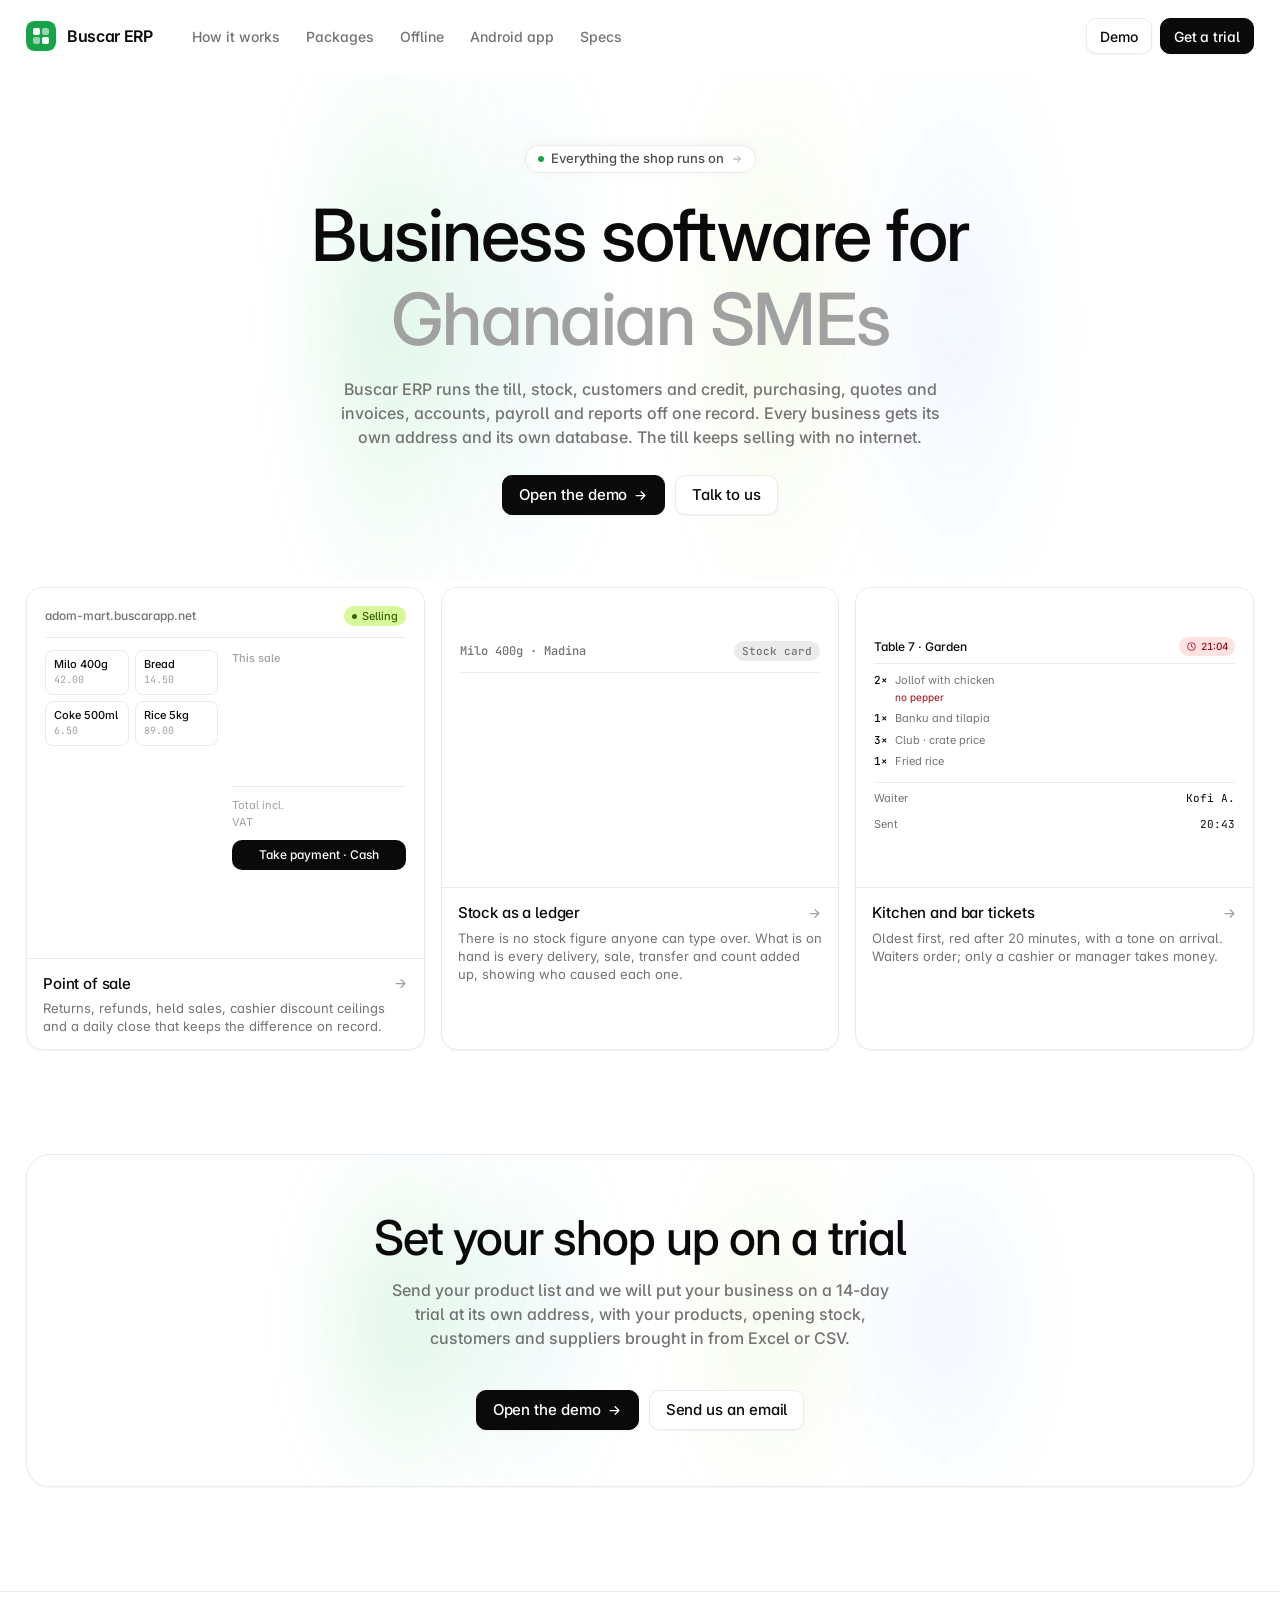
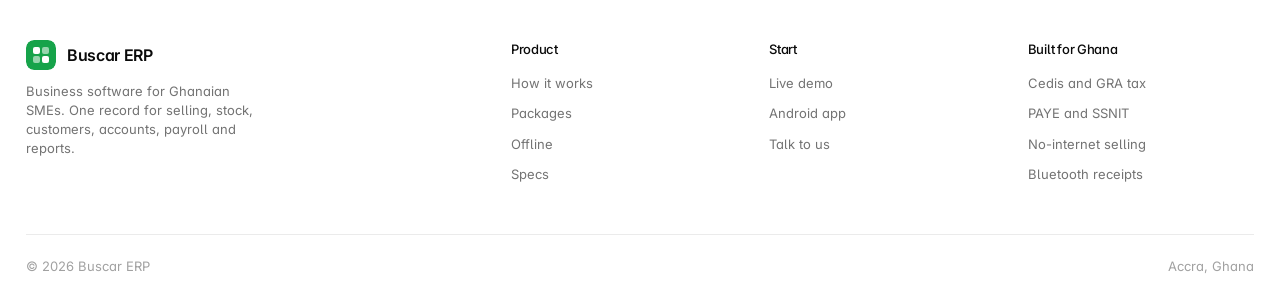
==== commit 9cdff20f: "Rename the product to Buscar ERP The product is Buscar ERP, not BuscarHub or BuscarApp. Wordmark, pa" ====
--- a/index.html
+++ b/index.html
@@ -3,13 +3,13 @@
 <head>
 <meta charset="utf-8">
 <meta name="viewport" content="width=device-width,initial-scale=1">
-<title>BuscarHub — business software for Ghanaian SMEs</title>
-<meta name="description" content="BuscarApp runs the till, stock, customers and credit, purchasing, quotes and invoices, accounts, payroll and reports off one record. Every business gets its own address and its own database. The till keeps selling with no internet.">
+<title>Buscar ERP — business software for Ghanaian SMEs</title>
+<meta name="description" content="Buscar ERP runs the till, stock, customers and credit, purchasing, quotes and invoices, accounts, payroll and reports off one record. Every business gets its own address and its own database. The till keeps selling with no internet.">
 <meta name="theme-color" content="#ffffff">
 <link rel="canonical" href="https://buscarhub.net/">
 <meta property="og:type" content="website">
-<meta property="og:title" content="BuscarHub — business software for Ghanaian SMEs">
-<meta property="og:description" content="BuscarApp runs the till, stock, customers and credit, purchasing, quotes and invoices, accounts, payroll and reports off one record. Every business gets its own address and its own database. The till keeps selling with no internet.">
+<meta property="og:title" content="Buscar ERP — business software for Ghanaian SMEs">
+<meta property="og:description" content="Buscar ERP runs the till, stock, customers and credit, purchasing, quotes and invoices, accounts, payroll and reports off one record. Every business gets its own address and its own database. The till keeps selling with no internet.">
 <meta property="og:url" content="https://buscarhub.net/">
 <meta name="twitter:card" content="summary_large_image">
 <link rel="icon" href="assets/favicon.svg" type="image/svg+xml">
@@ -64,7 +64,7 @@
         <rect x="7" y="16" width="7" height="7" rx="2" fill="#ffffff" opacity=".55"/>
         <rect x="16" y="16" width="7" height="7" rx="2" fill="#ffffff"/>
       </svg>
-      <span class="brand__name">BuscarHub</span>
+      <span class="brand__name">Buscar ERP</span>
     </a>
     <nav class="nav" id="nav" aria-label="Sections">
       <a href="how-it-works.html">How it works</a>
@@ -90,7 +90,7 @@
     <a class="pill rv" href="packages.html"><span class="pill__dot"></span>Everything the shop runs on<svg class="arw" width="12" height="12" aria-hidden="true"><use href="#i-arw"/></svg></a>
     <h1 class="t-hero rv rv-d1">Business software for <span class="t-dim">Ghanaian SMEs</span></h1>
     <p class="t-lead rv rv-d2">
-      BuscarApp runs the till, stock, customers and credit, purchasing, quotes and invoices,
+      Buscar ERP runs the till, stock, customers and credit, purchasing, quotes and invoices,
       accounts, payroll and reports off one record. Every business gets its own address and its
       own database. The till keeps selling with no internet.
     </p>
@@ -215,7 +215,7 @@
                dashes (for example 233244123456) and delete this comment to turn the button on.
           <a class="btn btn--lg" href="https://wa.me/233XXXXXXXXX" target="_blank" rel="noopener">Chat on WhatsApp</a>
           -->
-          <a class="btn btn--lg" href="mailto:hello@buscarhub.net?subject=BuscarApp">Send us an email</a>
+          <a class="btn btn--lg" href="mailto:hello@buscarhub.net?subject=Buscar%20ERP">Send us an email</a>
         </div>
       </div>
     </div>
@@ -237,7 +237,7 @@
             <rect x="7" y="16" width="7" height="7" rx="2" fill="#ffffff" opacity=".55"/>
             <rect x="16" y="16" width="7" height="7" rx="2" fill="#ffffff"/>
           </svg>
-          <span class="brand__name">BuscarHub</span>
+          <span class="brand__name">Buscar ERP</span>
         </a>
         <p>Business software for Ghanaian SMEs. One record for selling, stock, customers, accounts, payroll and reports.</p>
       </div>
@@ -269,7 +269,7 @@
       </div>
     </div>
     <div class="ft__btm">
-      <span>&copy; <span id="yr">2026</span> BuscarHub</span>
+      <span>&copy; <span id="yr">2026</span> Buscar ERP</span>
       <span>Accra, Ghana</span>
     </div>
   </div>
--- a/assets/tokens.css
+++ b/assets/tokens.css
@@ -4,7 +4,7 @@
    not guessed: neutral/accent ramps, radii, shadows, type and metrics.
 
    Accent note: BoardUI's own accent ramp is blue. This build runs the
-   BuscarApp product green instead, as a full 50–950 ramp in the same
+   Buscar ERP product green instead, as a full 50–950 ramp in the same
    shape, so 600/700 land on the product's --brand (#16a34a) and
    --brand-strong (#15803d) and 900 on --brand-deep (#14532d).
    BoardUI's blue is kept below, commented out, to switch back.
@@ -25,7 +25,7 @@
   --neutral-950:#0a0a0a;
   --white:#ffffff;
 
-  /* ---- accent ramp: BuscarApp green ---- */
+  /* ---- accent ramp: Buscar ERP green ---- */
   --accent-50:#f0fdf4;
   --accent-100:#dcfce7;
   --accent-200:#bbf7d0;
--- a/assets/styles.css
+++ b/assets/styles.css
@@ -1,4 +1,4 @@
-/* BuscarHub — built on the BoardUI token set (see tokens.css).
+/* Buscar ERP — built on the BoardUI token set (see tokens.css).
    Flat white, hairline borders, Inter at weight 500, 10px controls,
    14–24px cards, near-invisible shadows. */
 
--- a/assets/motion.css
+++ b/assets/motion.css
@@ -1,4 +1,4 @@
-/* BuscarHub — the moving parts, in the BoardUI skin.
+/* Buscar ERP — the moving parts, in the BoardUI skin.
    Flat white surfaces, 1px #ebebeb hairlines, neutral type, accent only where
    it carries meaning. Four synchronised loops: the till (12s), the stock card
    (12s), the offline queue (14s), the phone (9s). Percentages are exact
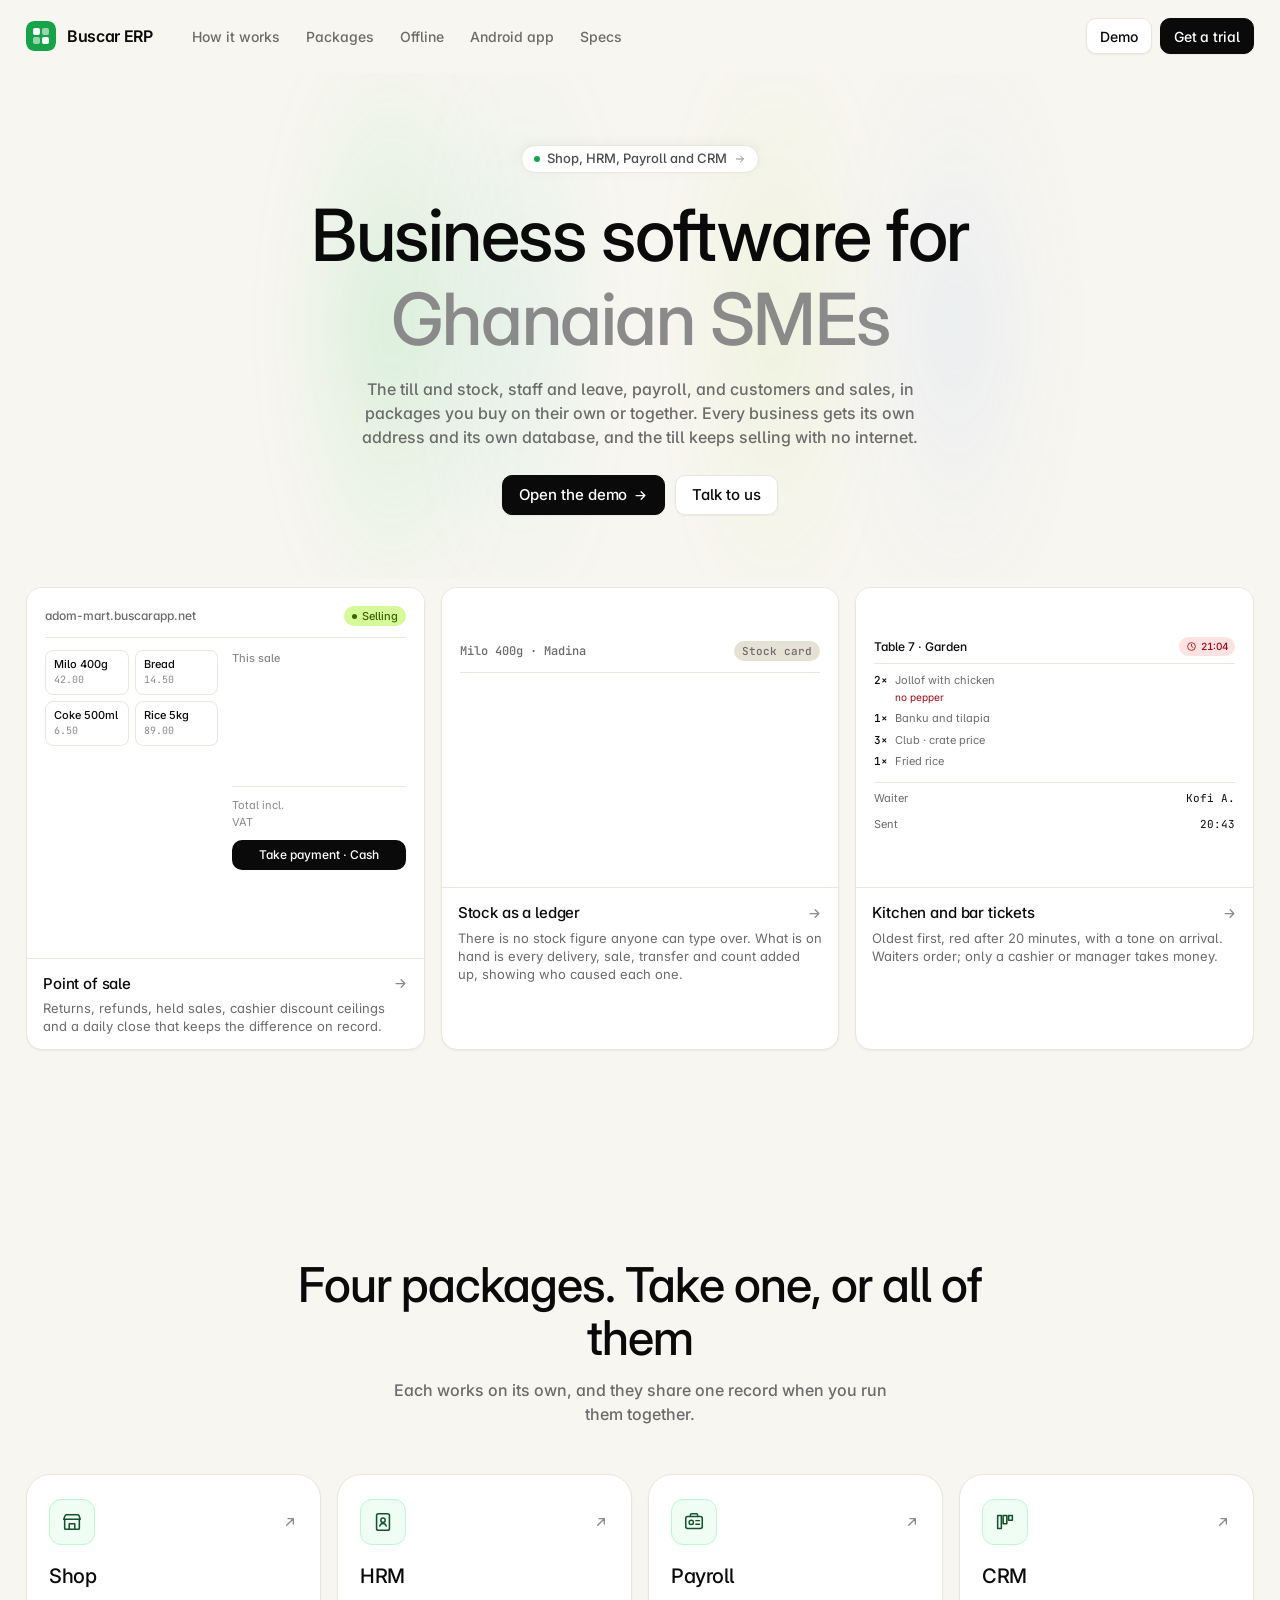
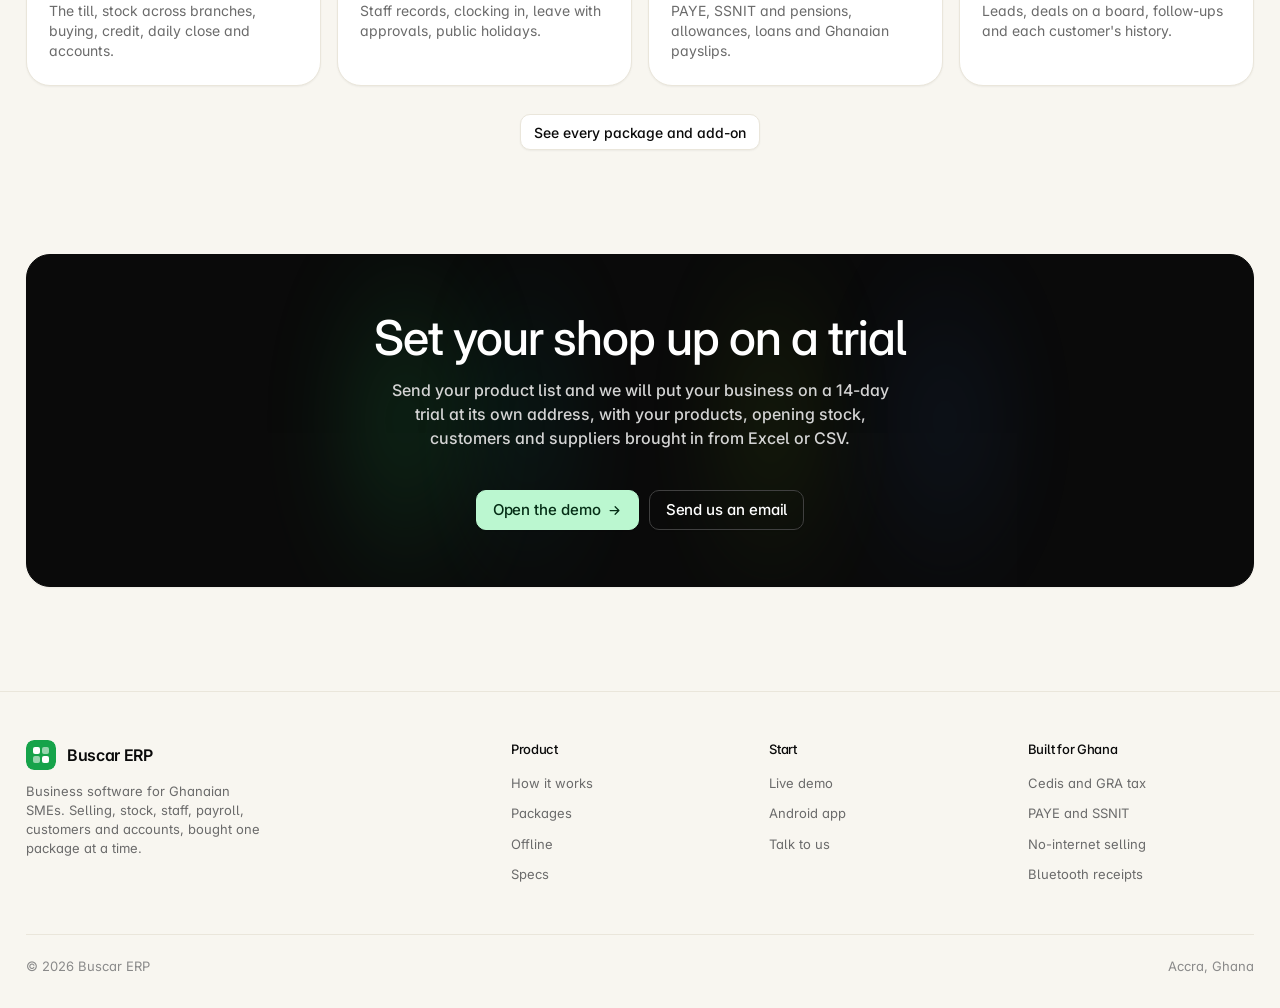
==== commit f5e2f7e9: "Packages bought on their own: Shop, HRM, Payroll and CRM (Logbook coming), add-ons for any of them, " ====
--- a/index.html
+++ b/index.html
@@ -4,12 +4,12 @@
 <meta charset="utf-8">
 <meta name="viewport" content="width=device-width,initial-scale=1">
 <title>Buscar ERP — business software for Ghanaian SMEs</title>
-<meta name="description" content="Buscar ERP runs the till, stock, customers and credit, purchasing, quotes and invoices, accounts, payroll and reports off one record. Every business gets its own address and its own database. The till keeps selling with no internet.">
+<meta name="description" content="Buscar ERP is business software for Ghanaian SMEs: Shop, HRM, Payroll and CRM, bought on their own or together. Every business gets its own address and its own database, and the till keeps selling with no internet.">
 <meta name="theme-color" content="#ffffff">
 <link rel="canonical" href="https://buscarhub.net/">
 <meta property="og:type" content="website">
 <meta property="og:title" content="Buscar ERP — business software for Ghanaian SMEs">
-<meta property="og:description" content="Buscar ERP runs the till, stock, customers and credit, purchasing, quotes and invoices, accounts, payroll and reports off one record. Every business gets its own address and its own database. The till keeps selling with no internet.">
+<meta property="og:description" content="Buscar ERP is business software for Ghanaian SMEs: Shop, HRM, Payroll and CRM, bought on their own or together. Every business gets its own address and its own database, and the till keeps selling with no internet.">
 <meta property="og:url" content="https://buscarhub.net/">
 <meta name="twitter:card" content="summary_large_image">
 <link rel="icon" href="assets/favicon.svg" type="image/svg+xml">
@@ -51,6 +51,8 @@
 <symbol id="i-phone" viewBox="0 0 24 24"><rect x="6" y="2.6" width="12" height="18.8" rx="2.5" fill="none" stroke="currentColor" stroke-width="1.7"/><path d="M10.6 5.2h2.8" stroke="currentColor" stroke-width="1.6" stroke-linecap="round"/><circle cx="12" cy="18.2" r="1" fill="currentColor"/></symbol>
 <symbol id="i-code" viewBox="0 0 24 24"><path d="m8.5 8-4.5 4 4.5 4M15.5 8l4.5 4-4.5 4" fill="none" stroke="currentColor" stroke-width="1.8" stroke-linecap="round" stroke-linejoin="round"/></symbol>
 <symbol id="i-db" viewBox="0 0 24 24"><ellipse cx="12" cy="6" rx="7.5" ry="3" fill="none" stroke="currentColor" stroke-width="1.7"/><path d="M4.5 6v12c0 1.7 3.4 3 7.5 3s7.5-1.3 7.5-3V6M4.5 12c0 1.7 3.4 3 7.5 3s7.5-1.3 7.5-3" fill="none" stroke="currentColor" stroke-width="1.7"/></symbol>
+<symbol id="i-hrm" viewBox="0 0 24 24"><rect x="5" y="3" width="14" height="18" rx="2" fill="none" stroke="currentColor" stroke-width="1.7"/><circle cx="12" cy="10" r="2.4" fill="none" stroke="currentColor" stroke-width="1.6"/><path d="M8.5 16.5a3.6 3.6 0 0 1 7 0" fill="none" stroke="currentColor" stroke-width="1.6" stroke-linecap="round"/></symbol>
+<symbol id="i-crm" viewBox="0 0 24 24"><path d="M4 5h4v14H4zM10 5h4v9h-4zM16 5h4v5h-4z" fill="none" stroke="currentColor" stroke-width="1.7" stroke-linejoin="round"/></symbol>
 </defs></svg>
 
 <!-- ============ header ============ -->
@@ -87,12 +89,12 @@
 <section class="hero">
   <div class="prism" aria-hidden="true"><i></i><i></i><i></i><i></i></div>
   <div class="wrap hero__in">
-    <a class="pill rv" href="packages.html"><span class="pill__dot"></span>Everything the shop runs on<svg class="arw" width="12" height="12" aria-hidden="true"><use href="#i-arw"/></svg></a>
+    <a class="pill rv" href="packages.html"><span class="pill__dot"></span>Shop, HRM, Payroll and CRM<svg class="arw" width="12" height="12" aria-hidden="true"><use href="#i-arw"/></svg></a>
     <h1 class="t-hero rv rv-d1">Business software for <span class="t-dim">Ghanaian SMEs</span></h1>
     <p class="t-lead rv rv-d2">
-      Buscar ERP runs the till, stock, customers and credit, purchasing, quotes and invoices,
-      accounts, payroll and reports off one record. Every business gets its own address and its
-      own database. The till keeps selling with no internet.
+      The till and stock, staff and leave, payroll, and customers and sales, in packages you buy
+      on their own or together. Every business gets its own address and its own database, and
+      the till keeps selling with no internet.
     </p>
     <div class="hero__cta rv rv-d3">
       <a class="btn btn--dark btn--lg" href="https://demo.buscarapp.net" target="_blank" rel="noopener">
@@ -195,10 +197,43 @@
   </div>
 </section>
 
+<!-- ============ packages strip ============ -->
+<section class="sec" id="packages">
+  <div class="wrap">
+    <div class="sec__head">
+      <h2 class="t-sec rv">Four packages. Take one, or all of them</h2>
+      <p class="t-lead rv rv-d1">Each works on its own, and they share one record when you run them together.</p>
+    </div>
+    <div class="grid-4">
+      <a class="fam fam--link rv rv-d1" href="packages.html">
+        <div class="fam__top"><span class="fam__ico"><svg width="22" height="22" aria-hidden="true"><use href="#i-shop"/></svg></span><svg class="go" width="16" height="16" aria-hidden="true"><use href="#i-arw-sm"/></svg></div>
+        <h3>Shop</h3>
+        <p class="fam__who">The till, stock across branches, buying, credit, daily close and accounts.</p>
+      </a>
+      <a class="fam fam--link rv rv-d2" href="packages.html">
+        <div class="fam__top"><span class="fam__ico"><svg width="22" height="22" aria-hidden="true"><use href="#i-hrm"/></svg></span><svg class="go" width="16" height="16" aria-hidden="true"><use href="#i-arw-sm"/></svg></div>
+        <h3>HRM</h3>
+        <p class="fam__who">Staff records, clocking in, leave with approvals, public holidays.</p>
+      </a>
+      <a class="fam fam--link rv rv-d3" href="packages.html">
+        <div class="fam__top"><span class="fam__ico"><svg width="22" height="22" aria-hidden="true"><use href="#i-payroll"/></svg></span><svg class="go" width="16" height="16" aria-hidden="true"><use href="#i-arw-sm"/></svg></div>
+        <h3>Payroll</h3>
+        <p class="fam__who">PAYE, SSNIT and pensions, allowances, loans and Ghanaian payslips.</p>
+      </a>
+      <a class="fam fam--link rv rv-d4" href="packages.html">
+        <div class="fam__top"><span class="fam__ico"><svg width="22" height="22" aria-hidden="true"><use href="#i-crm"/></svg></span><svg class="go" width="16" height="16" aria-hidden="true"><use href="#i-arw-sm"/></svg></div>
+        <h3>CRM</h3>
+        <p class="fam__who">Leads, deals on a board, follow-ups and each customer's history.</p>
+      </a>
+    </div>
+    <div class="sec__cta rv" style="margin-top:28px"><a class="btn" href="packages.html">See every package and add-on</a></div>
+  </div>
+</section>
+
 <!-- ============ cta ============ -->
 <section class="sec sec--tight" id="talk" style="padding-top:0">
   <div class="wrap">
-    <div class="cta rv">
+    <div class="cta cta--dark rv">
       <div class="prism" aria-hidden="true"><i></i><i></i><i></i><i></i></div>
       <div class="cta__in">
         <h2 class="t-sec">Set your shop up on a trial</h2>
@@ -208,7 +243,7 @@
           Excel or CSV.
         </p>
         <div class="hero__cta">
-          <a class="btn btn--dark btn--lg" href="https://demo.buscarapp.net" target="_blank" rel="noopener">
+          <a class="btn btn--lime btn--lg" href="https://demo.buscarapp.net" target="_blank" rel="noopener">
             Open the demo <svg class="arw" width="15" height="15" aria-hidden="true"><use href="#i-arw"/></svg>
           </a>
           <!-- WhatsApp: put the business number in international form with no +, spaces or
@@ -239,7 +274,7 @@
           </svg>
           <span class="brand__name">Buscar ERP</span>
         </a>
-        <p>Business software for Ghanaian SMEs. One record for selling, stock, customers, accounts, payroll and reports.</p>
+        <p>Business software for Ghanaian SMEs. Selling, stock, staff, payroll, customers and accounts, bought one package at a time.</p>
       </div>
       <div>
         <h4>Product</h4>
--- a/assets/tokens.css
+++ b/assets/tokens.css
@@ -44,17 +44,27 @@
   --accent-600:#155dfc; --accent-700:#1447e6; --accent-800:#193cb8;
   --accent-900:#1c398e; --accent-950:#162556; */
 
+  /* ---- cream page layer ----
+     The page is cream and the cards stay white, so depth comes from the
+     paper rather than from shadow. Greys are warmed and darkened to keep
+     body copy above 4.5:1 on cream, which plain #737373 does not manage. */
+  --cream-50:#f8f6f0;    /* the page */
+  --cream-100:#f2efe7;   /* alternating bands, inset panels */
+  --cream-200:#e6e1d5;   /* pressed / filled chips */
+  --line-warm:#eae6db;   /* hairlines, warm so they sit on cream */
+
   /* ---- semantic ---- */
   --text-primary:var(--neutral-950);
-  --text-secondary:var(--neutral-500);
-  --text-tertiary:var(--neutral-400);
+  --text-secondary:#6b6b6b;   /* 4.93:1 on cream, 5.33:1 on white */
+  --text-tertiary:#8a8a8a;    /* 3:1 on every layer; large text only */
   --text-white:var(--white);
+  --bg-page:var(--cream-50);
   --bg-primary:var(--white);
-  --bg-secondary:var(--neutral-100);
-  --bg-tertiary:var(--neutral-200);
-  --border-default:var(--neutral-200);
-  --border-hover:var(--neutral-300);
-  --separator:var(--neutral-200);
+  --bg-secondary:var(--cream-100);
+  --bg-tertiary:var(--cream-200);
+  --border-default:var(--line-warm);
+  --border-hover:#dcd6c8;
+  --separator:var(--line-warm);
   --focus-ring:var(--accent-500);
 
   /* ---- state ---- */
--- a/assets/styles.css
+++ b/assets/styles.css
@@ -6,7 +6,7 @@
 html{-webkit-text-size-adjust:100%;scroll-behavior:smooth;scroll-padding-top:90px}
 body{
   margin:0;
-  background:var(--bg-primary);
+  background:var(--bg-page);
   color:var(--text-primary);
   font-family:var(--font-sans);
   font-size:15px;
@@ -43,7 +43,7 @@
 
 /* ============ header ============ */
 .hdr{
-  position:sticky;top:0;z-index:60;background:var(--bg-primary);
+  position:sticky;top:0;z-index:60;background:var(--bg-page);
   border-bottom:1px solid transparent;transition:border-color .2s ease,box-shadow .2s ease;
 }
 .hdr.stuck{border-bottom-color:var(--border-default)}
@@ -238,7 +238,7 @@
 .cta .t-lead{max-width:520px}
 
 /* ============ footer ============ */
-.ft{border-top:1px solid var(--border-default);padding:48px 0 32px;background:var(--bg-primary)}
+.ft{border-top:1px solid var(--border-default);padding:48px 0 32px;background:var(--bg-page)}
 .ft__grid{display:grid;grid-template-columns:2fr 1fr 1fr 1fr;gap:32px;margin-bottom:40px}
 .ft__grid p{margin-top:12px;font-size:13px;line-height:19px;color:var(--text-secondary);max-width:30ch}
 .ft h4{font-size:13px;font-weight:500;margin-bottom:12px}
@@ -265,7 +265,7 @@
   .nav{
     position:absolute;top:100%;left:-16px;right:-16px;
     flex-direction:column;align-items:stretch;gap:2px;margin:0;padding:12px 16px 18px;
-    background:var(--bg-primary);border-bottom:1px solid var(--border-default);
+    background:var(--bg-page);border-bottom:1px solid var(--border-default);
     box-shadow:var(--shadow-md);
     /* closed: slid up AND taken out of sight, or it shows above the banner */
     transform:translateY(-12px);opacity:0;visibility:hidden;pointer-events:none;
@@ -297,3 +297,36 @@
   *,*::before,*::after{animation-duration:.001ms!important;animation-iteration-count:1!important;transition-duration:.001ms!important}
   .rv{opacity:1;transform:none}
 }
+
+/* ============ packages: families, add-ons, combinations ============
+   Each core package is a white panel with its icon on a soft green tile; one that is not
+   ready yet keeps a neutral tile. The closing band is dark with the light green button. */
+.t-sub{font-size:13px;font-weight:500;letter-spacing:.06em;text-transform:uppercase;color:var(--text-secondary);margin:0 0 16px}
+.t-sub:not(:first-child){margin-top:48px}
+.fams{margin-bottom:8px}
+.fam{display:flex;flex-direction:column;gap:10px;padding:24px 22px;background:var(--bg-primary);border:1px solid var(--border-default);border-radius:var(--radius-3xl);box-shadow:var(--shadow-xs)}
+.fam__top{display:flex;align-items:center;justify-content:space-between;gap:10px;margin-bottom:6px}
+.fam__ico{width:46px;height:46px;border-radius:var(--radius-xl);display:grid;place-items:center;background:var(--accent-50);color:var(--accent-900);border:1px solid var(--accent-200)}
+.fam--soon .fam__ico{background:var(--bg-secondary);color:var(--text-secondary);border-color:var(--border-default)}
+.fam h3{font-size:20px;font-weight:500;letter-spacing:-.02em}
+.fam__who{font-size:14px;line-height:20px;color:var(--text-secondary);min-height:40px}
+.fam .plan__list{margin-top:6px}
+.always{margin-top:48px;padding:24px;background:var(--bg-primary);border:1px solid var(--border-default);border-radius:var(--radius-3xl)}
+.always h3{font-size:16px;font-weight:500;margin-bottom:6px}
+.combo{display:flex;flex-direction:column;gap:8px;padding:22px 20px;background:var(--bg-primary);border:1px solid var(--border-default);border-radius:var(--radius-2xl)}
+.combo h3{font-size:16px;font-weight:500;letter-spacing:-.01em}
+.combo p{font-size:13px;line-height:18px;color:var(--text-secondary)}
+.combo__parts{display:flex;flex-wrap:wrap;gap:6px;margin-top:auto;padding-top:8px}
+.combo__parts .chip{height:26px;padding:0 10px;border:1px solid var(--accent-200);border-radius:var(--radius-full);background:var(--accent-50);color:var(--accent-900)}
+.btn--lime{background:var(--accent-200);color:var(--accent-950);border-color:var(--accent-200)}
+.btn--lime:hover{background:var(--accent-300);border-color:var(--accent-300)}
+.cta--dark{background:var(--neutral-950);border-color:var(--neutral-950)}
+.cta--dark .t-sec{color:var(--white)}
+.cta--dark .t-lead{color:var(--neutral-300)}
+.cta--dark .btn:not(.btn--lime){background:transparent;color:var(--white);border-color:var(--neutral-700)}
+.cta--dark .btn:not(.btn--lime):hover{background:var(--neutral-800)}
+@media (max-width:900px){.fam__who{min-height:0}}
+.fam--link{text-decoration:none;color:inherit;transition:border-color .18s ease,box-shadow .18s ease}
+.fam--link:hover{border-color:var(--border-hover);box-shadow:var(--shadow-md)}
+.fam--link .go{color:var(--text-tertiary);transition:transform .18s ease}
+.fam--link:hover .go{transform:translate(2px,-2px);color:var(--text-primary)}
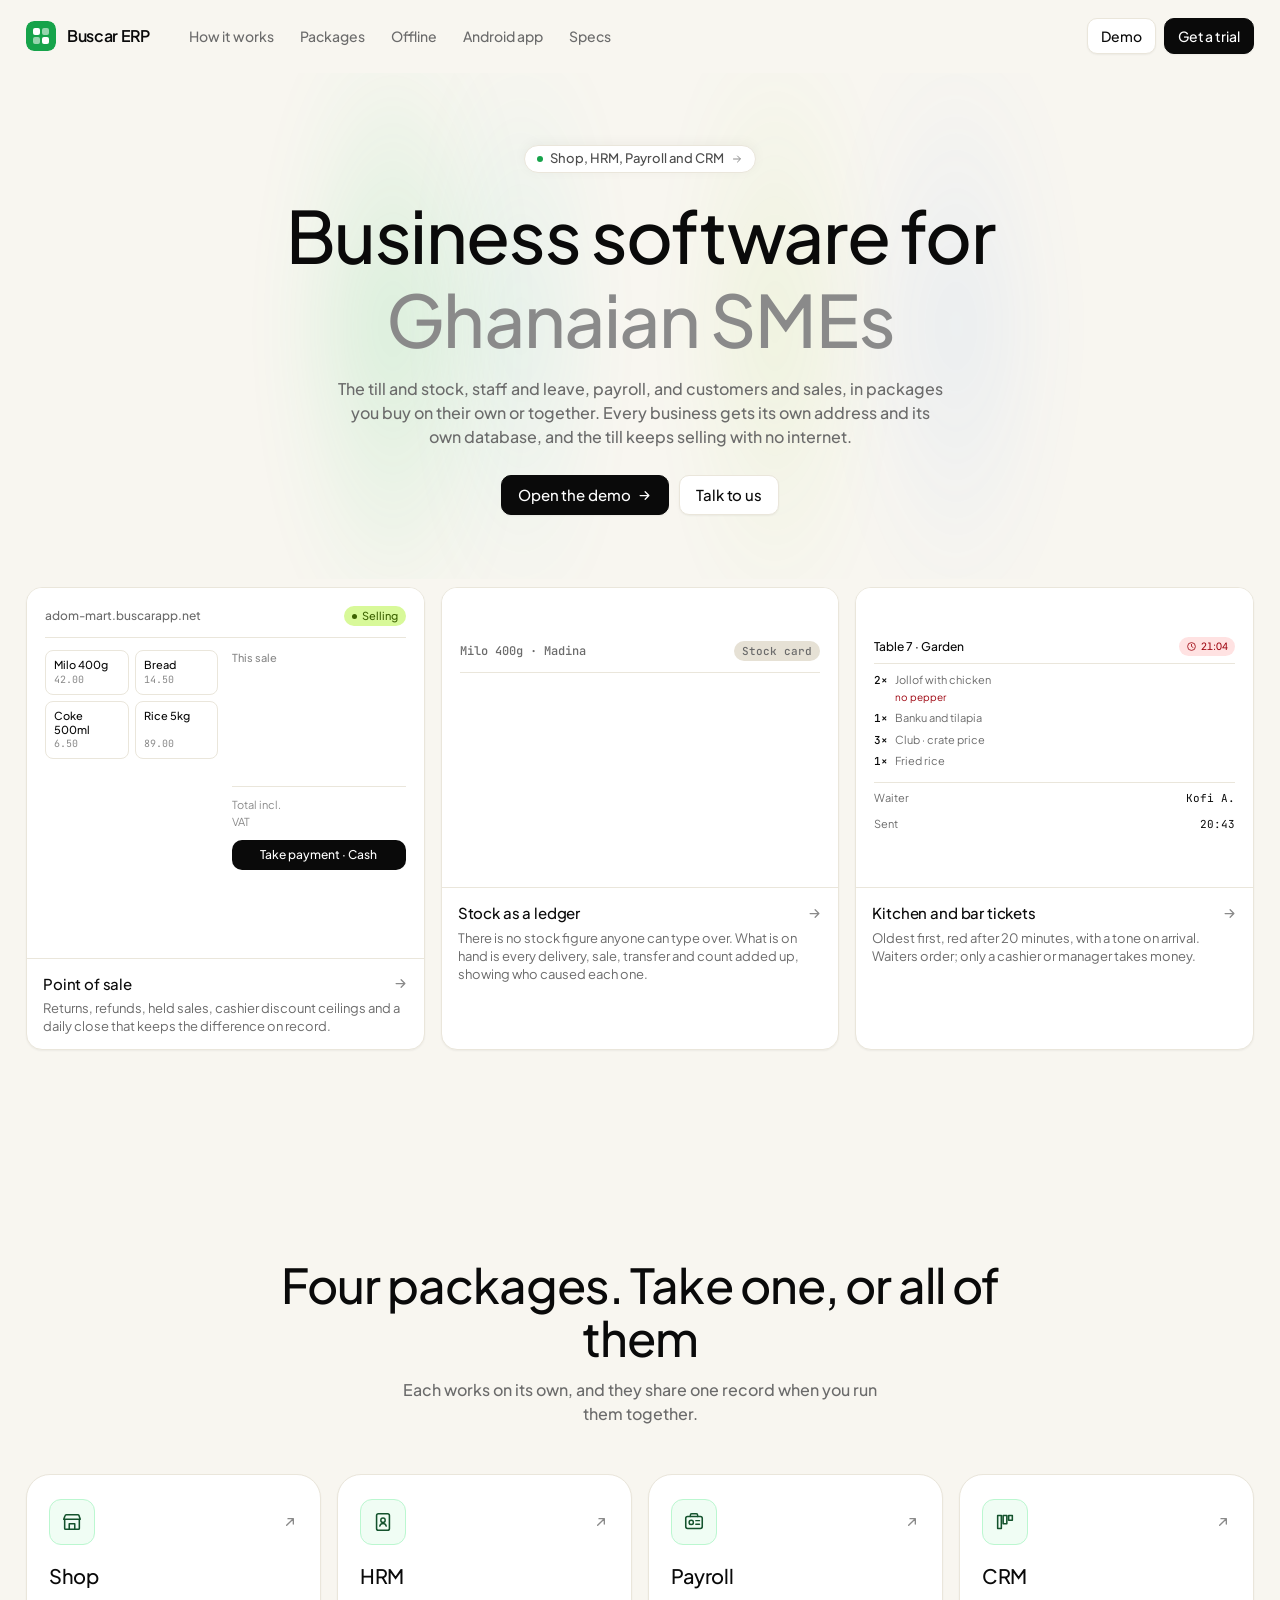
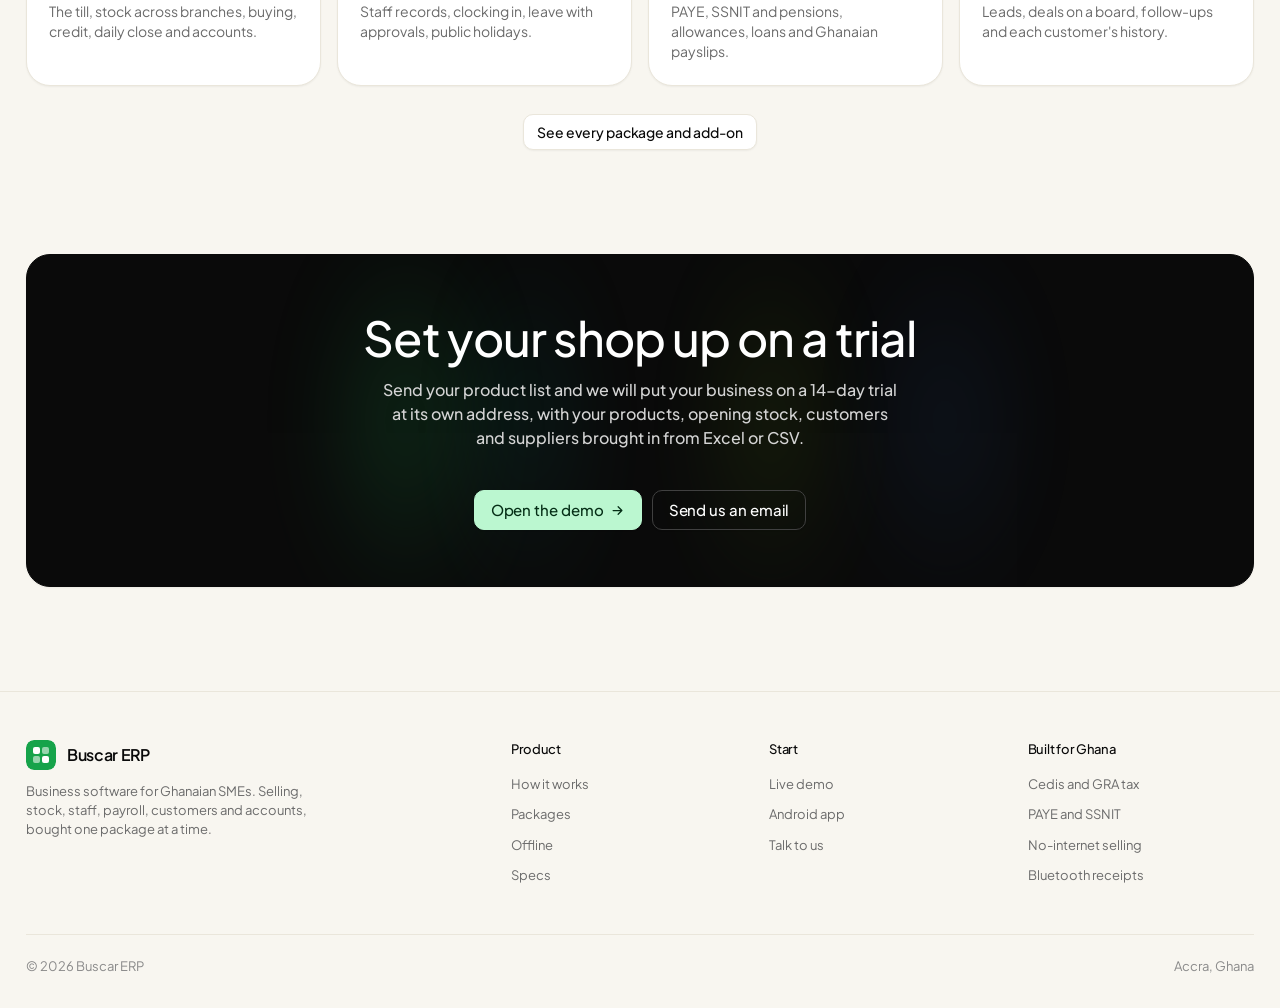
==== commit da0b8cd2: "Type is Plus Jakarta Sans everywhere, the same as the web and phone app Co-Authored-By: Claude Opus " ====
--- a/index.html
+++ b/index.html
@@ -15,7 +15,7 @@
 <link rel="icon" href="assets/favicon.svg" type="image/svg+xml">
 <link rel="preconnect" href="https://fonts.googleapis.com">
 <link rel="preconnect" href="https://fonts.gstatic.com" crossorigin>
-<link href="https://fonts.googleapis.com/css2?family=Inter:wght@400;500;600&family=JetBrains+Mono:wght@400;500&display=swap" rel="stylesheet">
+<link href="https://fonts.googleapis.com/css2?family=Plus+Jakarta+Sans:wght@400;500;600&family=JetBrains+Mono:wght@400;500&display=swap" rel="stylesheet">
 <link rel="stylesheet" href="assets/tokens.css">
 <link rel="stylesheet" href="assets/styles.css">
 <link rel="stylesheet" href="assets/motion.css">
--- a/assets/tokens.css
+++ b/assets/tokens.css
@@ -94,7 +94,7 @@
   --shadow-lift:0 -2px 13px 0 rgba(0,0,0,.043);
 
   /* ---- type ---- */
-  --font-sans:"Inter","Inter Fallback",ui-sans-serif,system-ui,sans-serif;
+  --font-sans:"Plus Jakarta Sans",ui-sans-serif,system-ui,sans-serif;
   --font-mono:"JetBrains Mono",ui-monospace,SFMono-Regular,Menlo,Consolas,monospace;
   --tracking-tight:-0.02em;
 
--- a/assets/styles.css
+++ b/assets/styles.css
@@ -1,5 +1,5 @@
 /* Buscar ERP — built on the BoardUI token set (see tokens.css).
-   Flat white, hairline borders, Inter at weight 500, 10px controls,
+   Flat white, hairline borders, Plus Jakarta Sans at weight 500, 10px controls,
    14–24px cards, near-invisible shadows. */
 
 *,*::before,*::after{box-sizing:border-box}
@@ -14,7 +14,6 @@
   font-weight:400;
   -webkit-font-smoothing:antialiased;
   text-rendering:optimizeLegibility;
-  font-feature-settings:"cv05","cv11";
   overflow-x:hidden;
 }
 img,svg{max-width:100%;display:block}
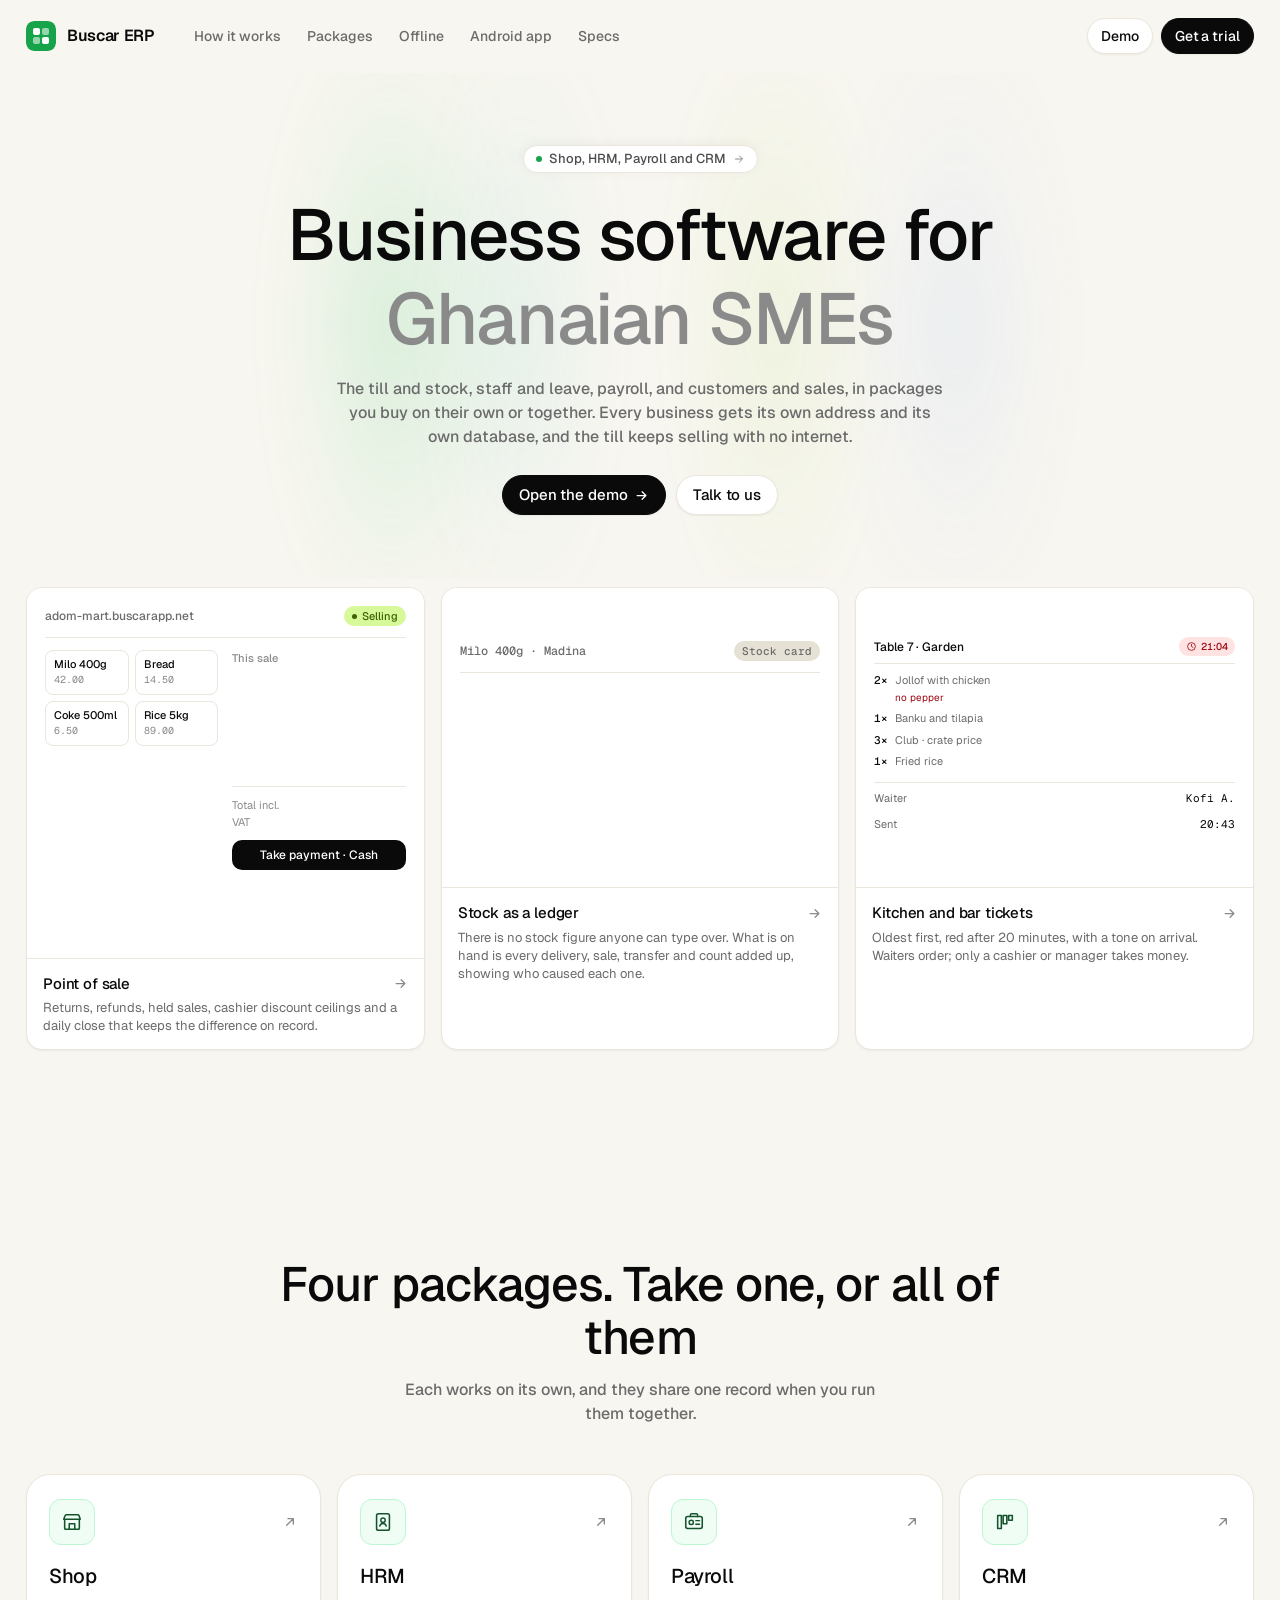
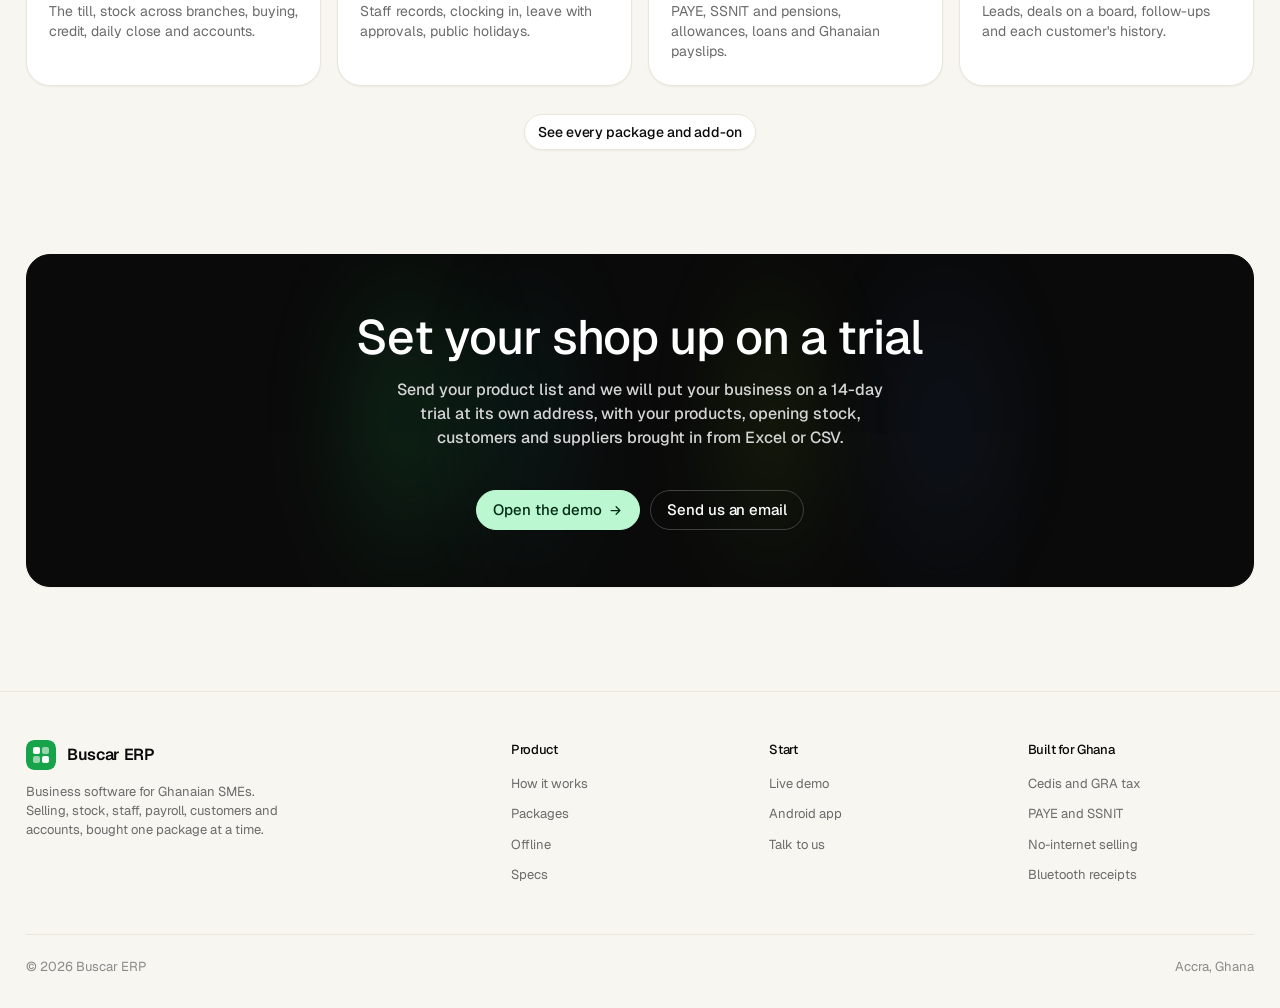
==== commit 5dc91c10: "Type is Geist and Geist Mono, buttons are pills: the same as the app's new dashboard look Co-Authore" ====
--- a/index.html
+++ b/index.html
@@ -15,7 +15,7 @@
 <link rel="icon" href="assets/favicon.svg" type="image/svg+xml">
 <link rel="preconnect" href="https://fonts.googleapis.com">
 <link rel="preconnect" href="https://fonts.gstatic.com" crossorigin>
-<link href="https://fonts.googleapis.com/css2?family=Plus+Jakarta+Sans:wght@400;500;600&family=JetBrains+Mono:wght@400;500&display=swap" rel="stylesheet">
+<link href="https://fonts.googleapis.com/css2?family=Geist:wght@400;500;600&family=Geist+Mono:wght@400;500&display=swap" rel="stylesheet">
 <link rel="stylesheet" href="assets/tokens.css">
 <link rel="stylesheet" href="assets/styles.css">
 <link rel="stylesheet" href="assets/motion.css">
--- a/assets/tokens.css
+++ b/assets/tokens.css
@@ -94,8 +94,8 @@
   --shadow-lift:0 -2px 13px 0 rgba(0,0,0,.043);
 
   /* ---- type ---- */
-  --font-sans:"Plus Jakarta Sans",ui-sans-serif,system-ui,sans-serif;
-  --font-mono:"JetBrains Mono",ui-monospace,SFMono-Regular,Menlo,Consolas,monospace;
+  --font-sans:"Geist",ui-sans-serif,system-ui,sans-serif;
+  --font-mono:"Geist Mono",ui-monospace,SFMono-Regular,Menlo,Consolas,monospace;
   --tracking-tight:-0.02em;
 
   /* ---- metrics ---- */
--- a/assets/styles.css
+++ b/assets/styles.css
@@ -1,5 +1,5 @@
 /* Buscar ERP — built on the BoardUI token set (see tokens.css).
-   Flat white, hairline borders, Plus Jakarta Sans at weight 500, 10px controls,
+   Flat white, hairline borders, Geist at weight 500, 10px controls,
    14–24px cards, near-invisible shadows. */
 
 *,*::before,*::after{box-sizing:border-box}
@@ -63,7 +63,7 @@
 .btn{
   display:inline-flex;align-items:center;justify-content:center;gap:6px;
   height:var(--control-h);padding:0 13px;
-  border:1px solid var(--border-default);border-radius:var(--radius-2lg);
+  border:1px solid var(--border-default);border-radius:var(--radius-full);
   background:var(--bg-primary);color:var(--text-primary);
   font-size:14px;font-weight:500;letter-spacing:-.005em;white-space:nowrap;cursor:pointer;
   box-shadow:var(--shadow-xs);
